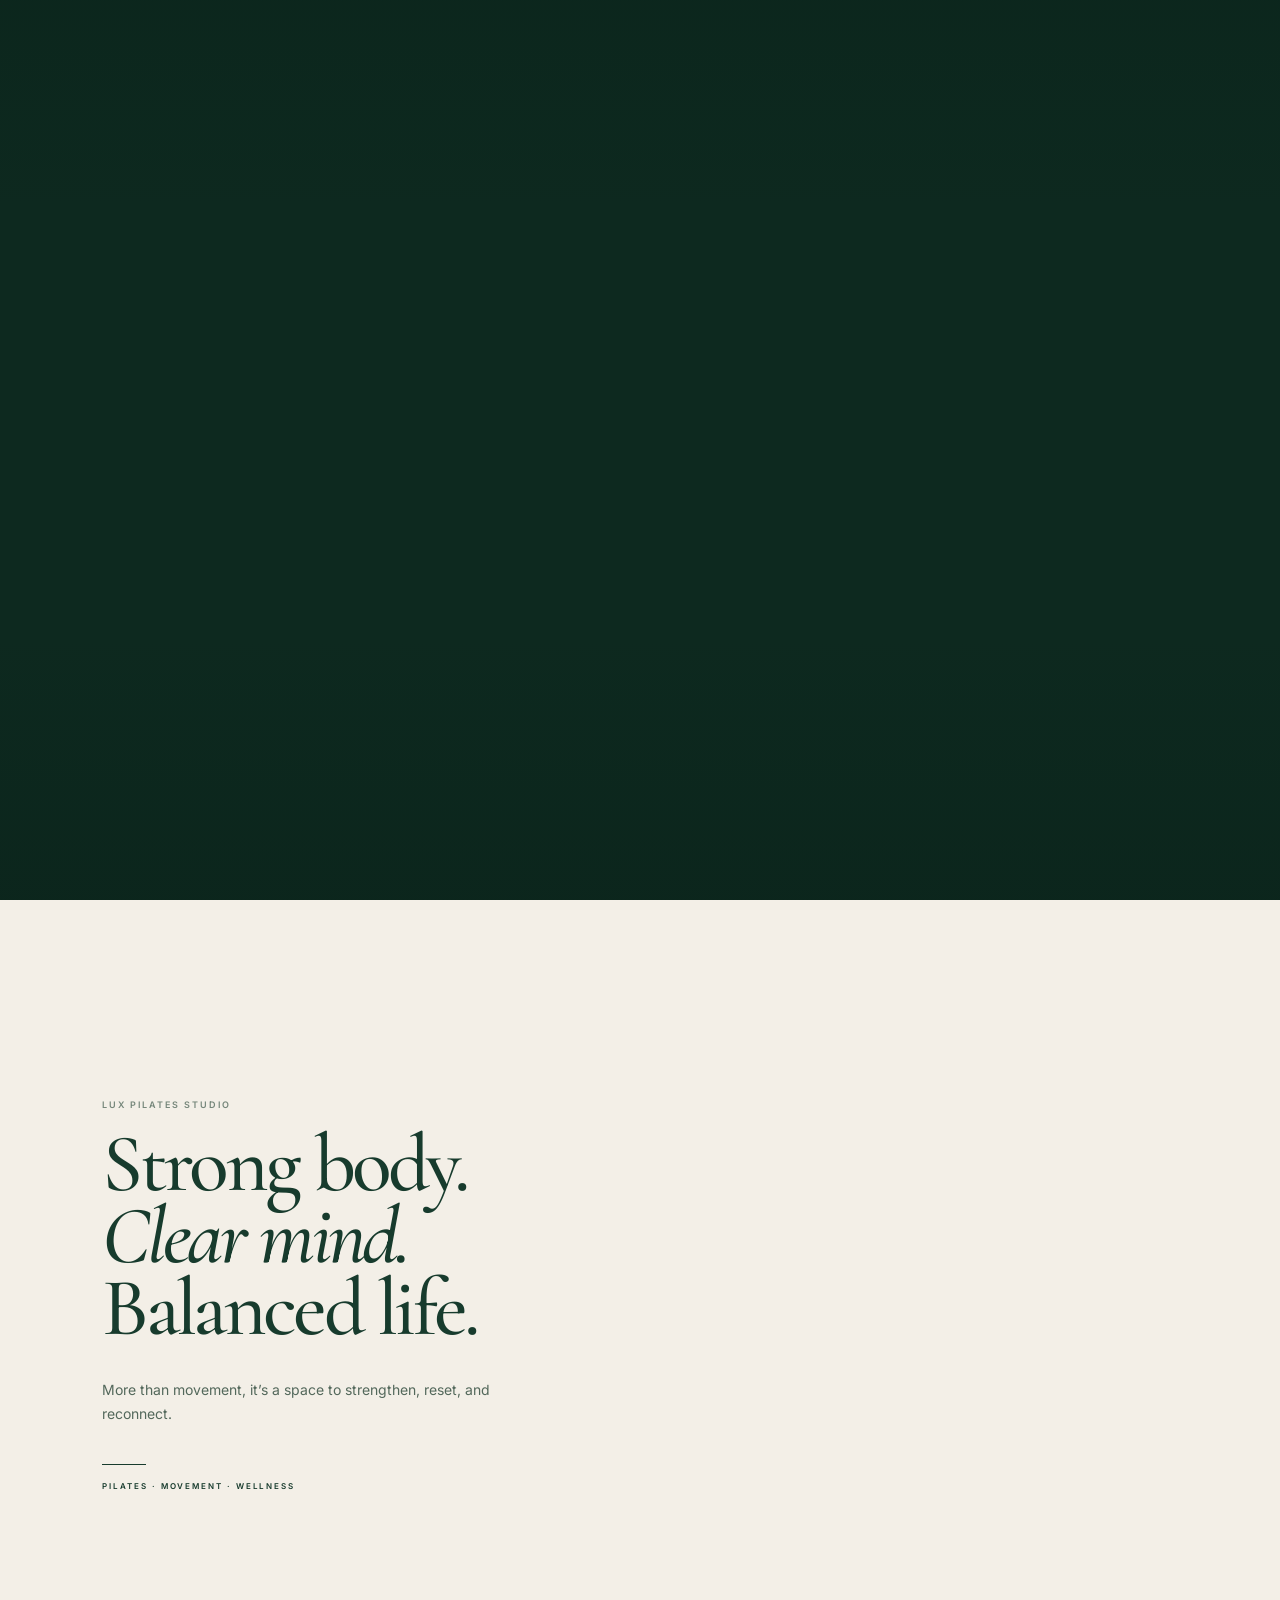
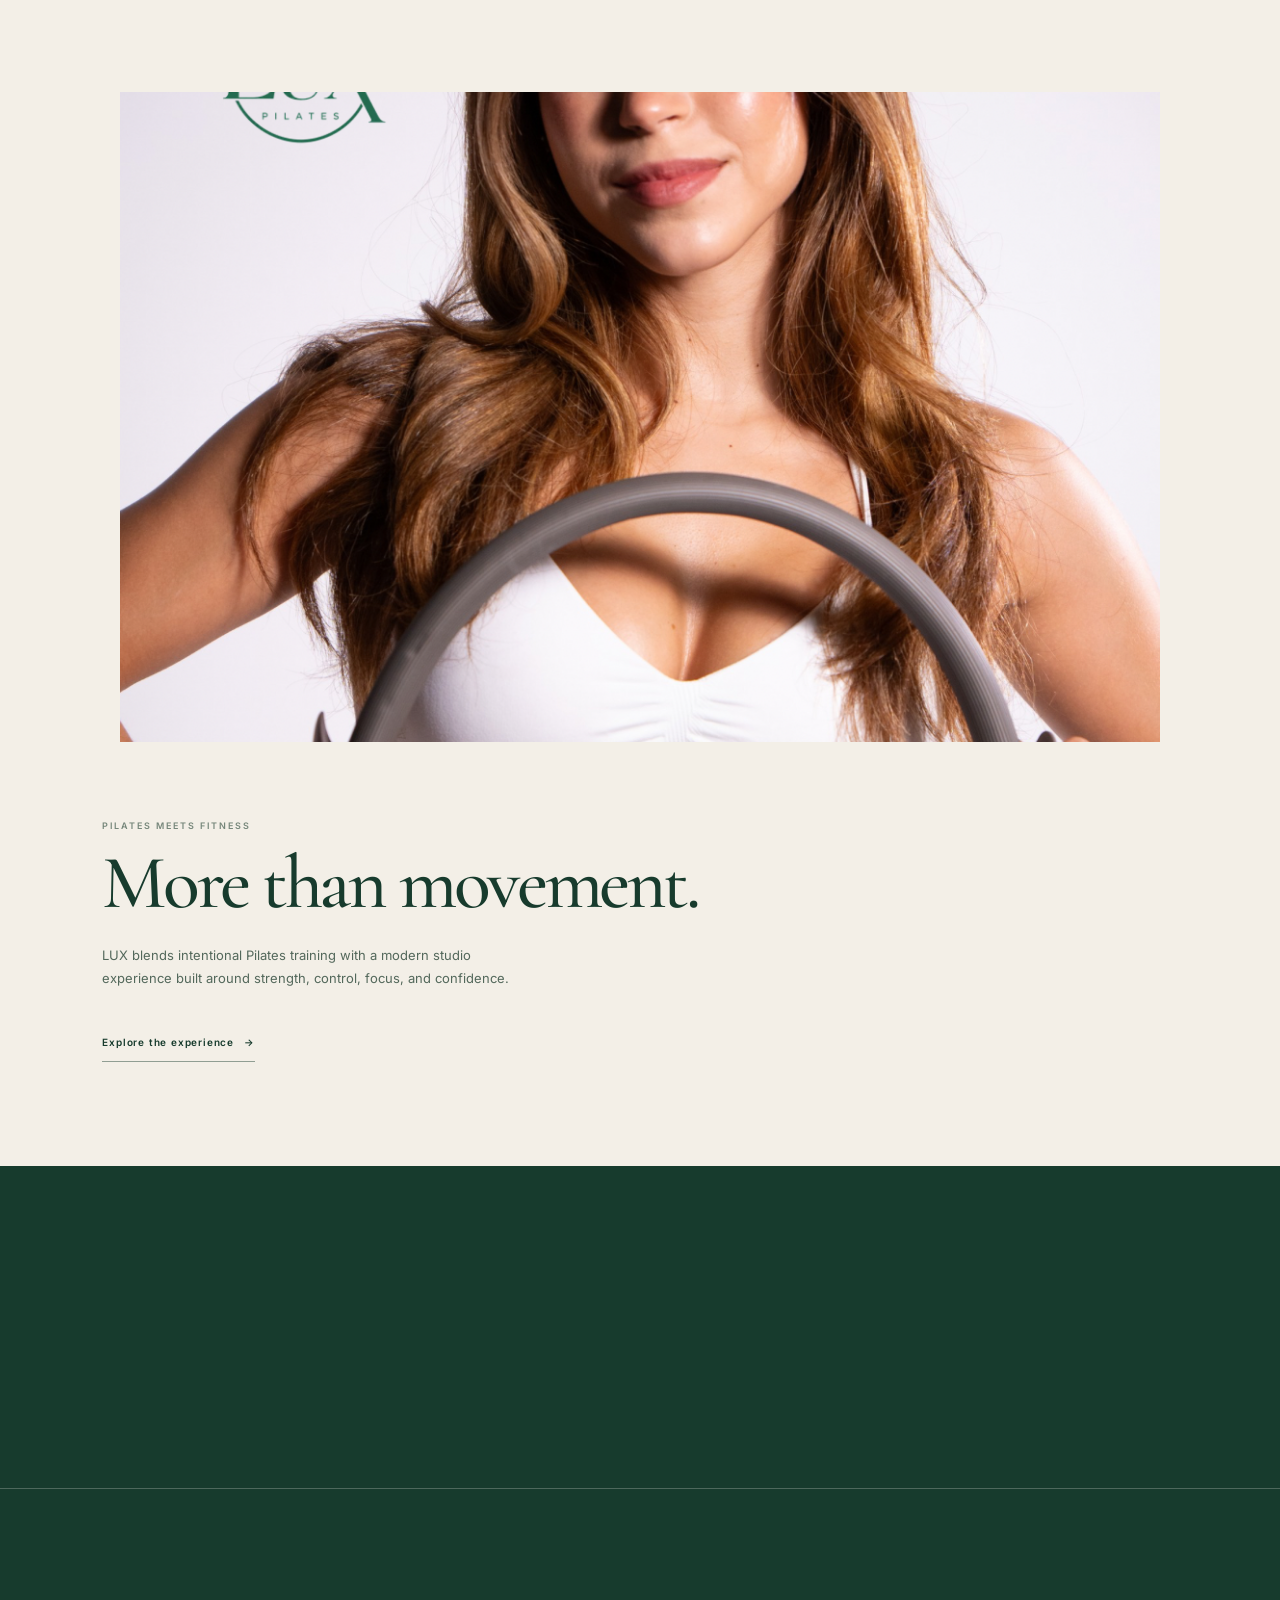
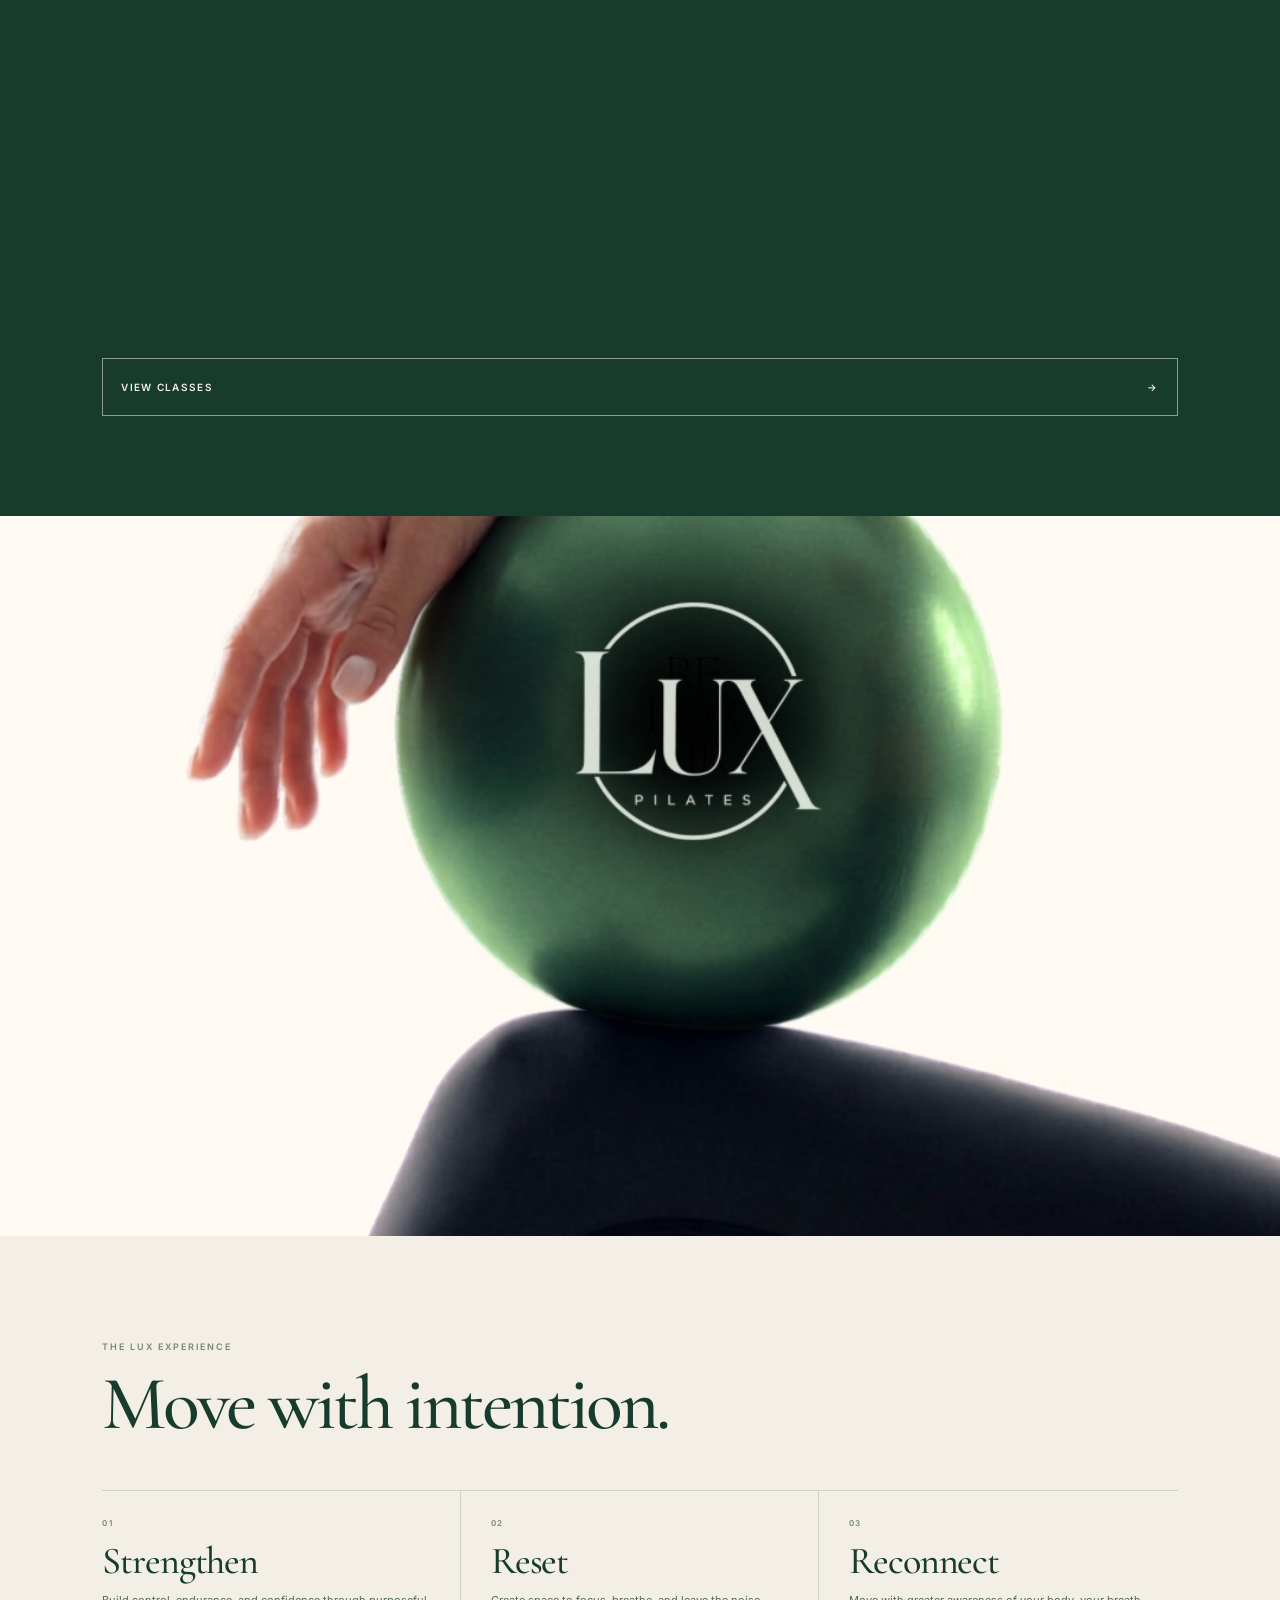
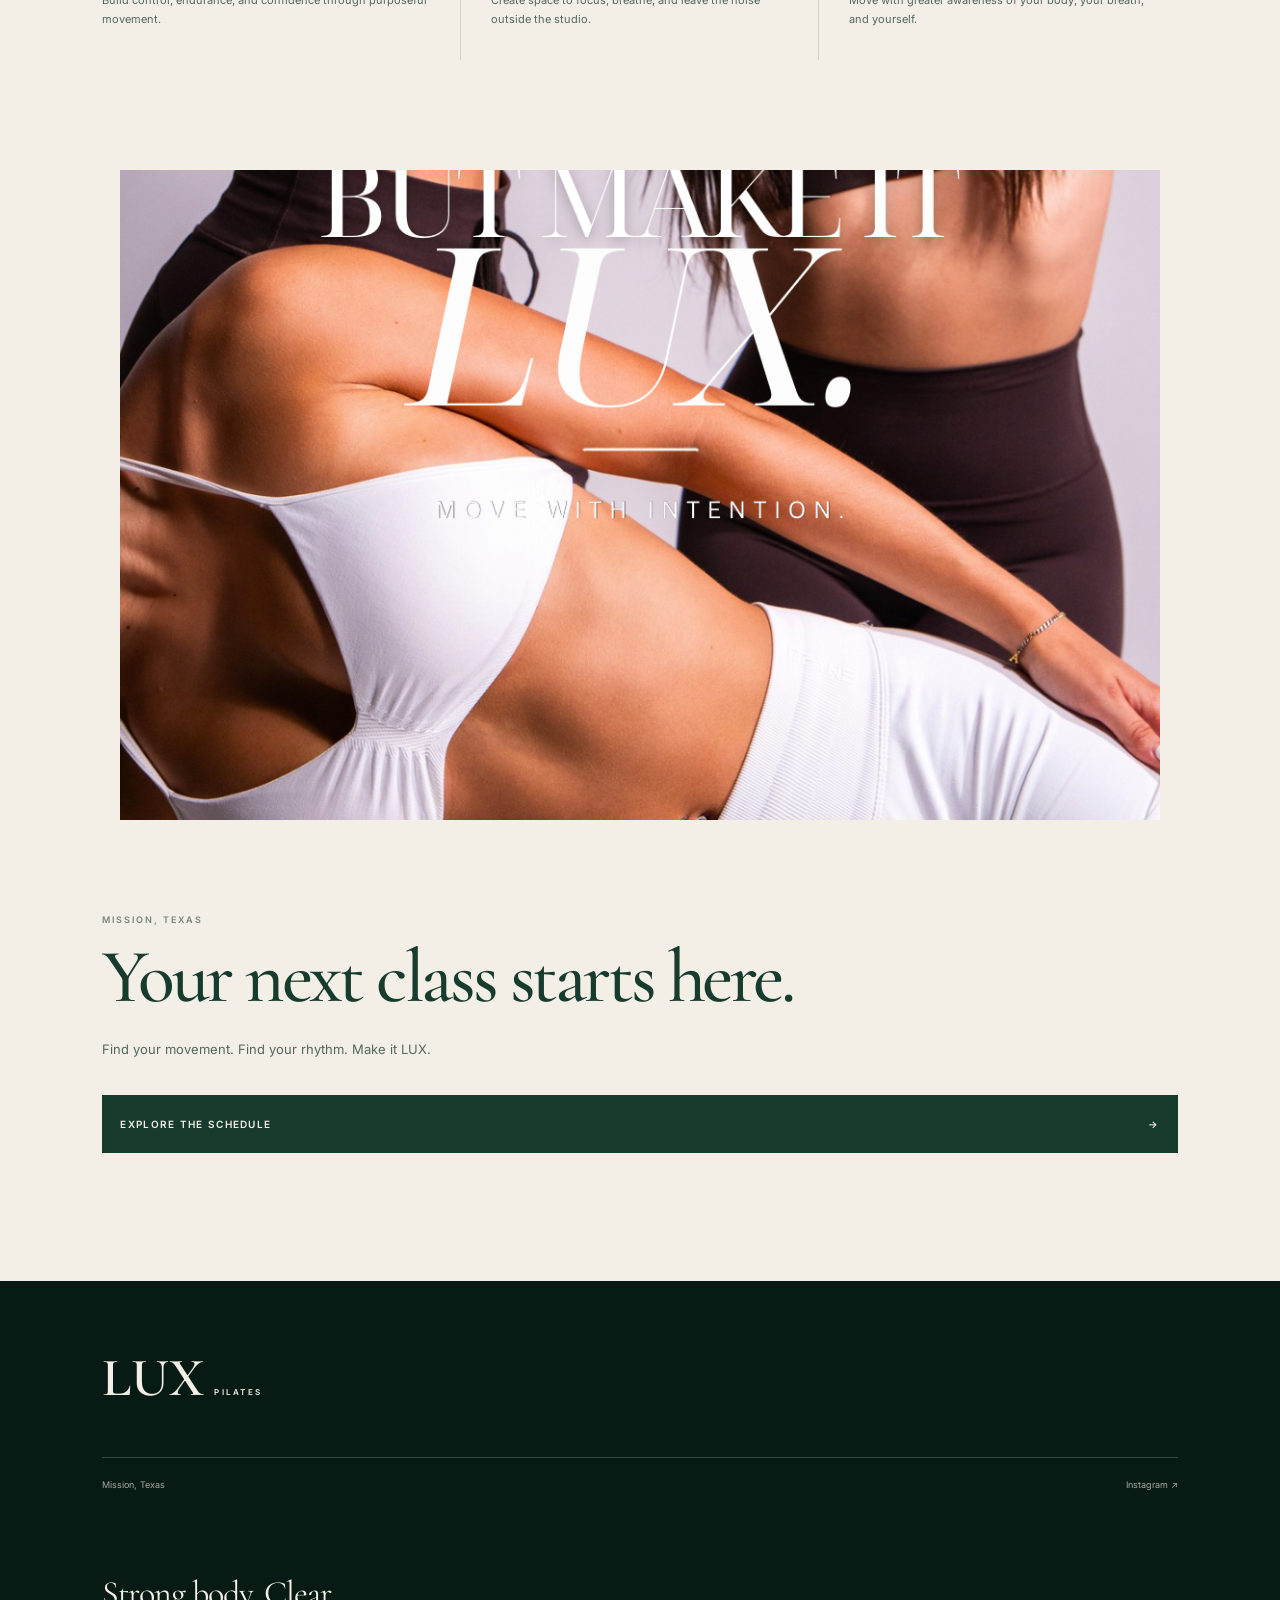
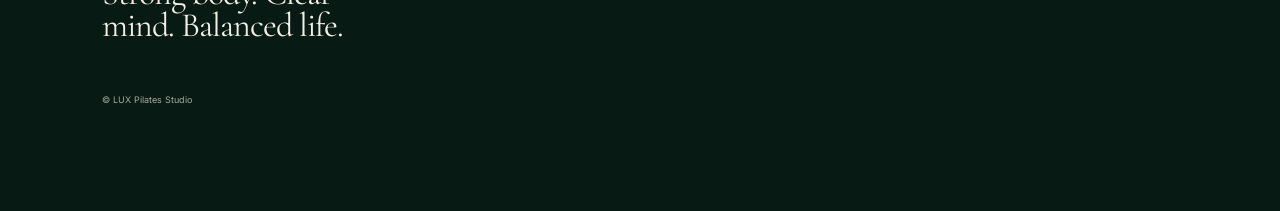
==== index.html @ 55b07ddb "Expand mobile navigation" ====
<!doctype html>
<html lang="en">
<head>
  <meta charset="utf-8" />
  <meta name="viewport" content="width=device-width, initial-scale=1, viewport-fit=cover" />
  <meta name="theme-color" content="#173b2d" />
  <meta name="description" content="LUX Pilates Studio in Mission, Texas. Strong body. Clear mind. Balanced life." />
  <title>LUX Pilates Studio — Mission, TX</title>
  <link rel="icon" href="data:image/svg+xml,%3Csvg xmlns='http://www.w3.org/2000/svg' viewBox='0 0 64 64'%3E%3Crect width='64' height='64' fill='%23173b2d'/%3E%3Ctext x='32' y='45' text-anchor='middle' font-family='serif' font-size='44' fill='%23f3efe7'%3EL%3C/text%3E%3C/svg%3E" />

  <link rel="preconnect" href="https://fonts.googleapis.com">
  <link rel="preconnect" href="https://fonts.gstatic.com" crossorigin>
  <link href="https://fonts.googleapis.com/css2?family=Cormorant+Garamond:ital,wght@0,500;0,600;1,500&family=Inter:wght@400;500;600&display=swap" rel="stylesheet">
  <link rel="stylesheet" href="styles.css" />
</head>

<body class="home-page">
  <main>
    <section class="hero" aria-label="LUX Pilates introduction">
      <video
        id="heroVideo"
        class="hero__video"
        autoplay
        muted
        playsinline
        loop
        preload="metadata"
      >
        <source src="lux-hero.mp4" type="video/mp4" />
      </video>
      <div class="hero__veil" aria-hidden="true"></div>

      <header id="siteHeader" class="site-header js-reveal" aria-label="Primary navigation">
        <a class="wordmark" href="index.html" aria-label="LUX Pilates home">
          <span class="wordmark__lux">LUX</span>
          <span class="wordmark__studio">PILATES</span>
        </a>

        <button class="menu-toggle" type="button" aria-label="Open menu" aria-controls="mobileMenu" aria-expanded="false">
          <span></span><span></span><span></span>
        </button>
      </header>

      <div class="hero__caption js-reveal" aria-hidden="true">
        <span>Move with intention.</span>
      </div>

      <a id="bookingCta" class="booking-cta js-reveal" href="booking.html">
        <span>BOOK A CLASS</span>
        <span aria-hidden="true">→</span>
      </a>
    </section>

    <section class="brand-manifesto section-pad reveal-on-scroll" id="about">
      <p class="eyebrow">LUX PILATES STUDIO</p>
      <h1>
        Strong body.<br>
        <em>Clear mind.</em><br>
        Balanced life.
      </h1>
      <p class="lead-copy">
        More than movement, it’s a space to strengthen, reset, and reconnect.
      </p>
      <div class="micro-rule" aria-hidden="true"></div>
      <p class="micro-copy">PILATES · MOVEMENT · WELLNESS</p>
    </section>

    <section class="editorial-image editorial-image--portrait reveal-on-scroll" aria-label="LUX Pilates portrait"></section>

    <section class="intro-copy section-pad reveal-on-scroll" id="first-visit">
      <p class="eyebrow">PILATES MEETS FITNESS</p>
      <h2>More than movement.</h2>
      <p>
        LUX blends intentional Pilates training with a modern studio experience built around strength, control, focus, and confidence.
      </p>
      <a class="text-link" href="#classes">Explore the experience <span>→</span></a>
    </section>

    <section class="class-section" id="classes">
      <div class="class-section__header section-pad reveal-on-scroll">
        <p class="eyebrow">THE LUX METHOD</p>
        <h2>Find your rhythm.</h2>
        <p>
          Choose the format that matches your energy, your goals, and the way you want to move.
        </p>
      </div>

      <div class="class-list">
        <article class="class-row reveal-on-scroll">
          <div>
            <span class="class-row__index">01</span>
            <h3>Reformer</h3>
          </div>
          <p>Controlled, full-body movement designed to build strength and precision.</p>
          <span class="class-row__arrow" aria-hidden="true">↗</span>
        </article>

        <article class="class-row reveal-on-scroll">
          <div>
            <span class="class-row__index">02</span>
            <h3>Sculpt</h3>
          </div>
          <p>Focused strength work that challenges endurance while keeping movement intentional.</p>
          <span class="class-row__arrow" aria-hidden="true">↗</span>
        </article>

        <article class="class-row reveal-on-scroll">
          <div>
            <span class="class-row__index">03</span>
            <h3>Private</h3>
          </div>
          <p>A more personal session shaped around your body, pace, and goals.</p>
          <span class="class-row__arrow" aria-hidden="true">↗</span>
        </article>
      </div>

      <div class="class-section__cta reveal-on-scroll">
        <a class="outline-button" href="booking.html">VIEW CLASSES <span>→</span></a>
      </div>
    </section>

    <section class="editorial-image editorial-image--ball reveal-on-scroll" aria-label="LUX Pilates green ball image"></section>

    <section class="lux-values section-pad">
      <p class="eyebrow reveal-on-scroll">THE LUX EXPERIENCE</p>
      <h2 class="reveal-on-scroll">Move with intention.</h2>

      <div class="value-grid">
        <article class="value-card reveal-on-scroll">
          <span>01</span>
          <h3>Strengthen</h3>
          <p>Build control, endurance, and confidence through purposeful movement.</p>
        </article>

        <article class="value-card reveal-on-scroll">
          <span>02</span>
          <h3>Reset</h3>
          <p>Create space to focus, breathe, and leave the noise outside the studio.</p>
        </article>

        <article class="value-card reveal-on-scroll">
          <span>03</span>
          <h3>Reconnect</h3>
          <p>Move with greater awareness of your body, your breath, and yourself.</p>
        </article>
      </div>
    </section>

    <section class="editorial-image editorial-image--lux reveal-on-scroll" aria-label="Pilates but make it LUX"></section>

    <section class="closing-cta section-pad reveal-on-scroll">
      <p class="eyebrow">MISSION, TEXAS</p>
      <h2>Your next class starts here.</h2>
      <p>Find your movement. Find your rhythm. Make it LUX.</p>
      <a class="primary-button" href="booking.html">
        <span>EXPLORE THE SCHEDULE</span>
        <span aria-hidden="true">→</span>
      </a>
    </section>

    <footer class="site-footer">
      <div class="site-footer__brand">
        <div class="footer-mark">LUX</div>
        <span>PILATES</span>
      </div>

      <div class="site-footer__meta">
        <p>Mission, Texas</p>
        <a href="https://www.instagram.com/lux.pilatestudio/" target="_blank" rel="noreferrer">Instagram ↗</a>
      </div>

      <p class="site-footer__tagline">Strong body. Clear mind. Balanced life.</p>
      <p class="site-footer__copy">© LUX Pilates Studio</p>
    </footer>
  </main>

  <aside id="mobileMenu" class="mobile-menu" aria-hidden="true" inert>
    <div class="mobile-menu__top">
      <div class="wordmark wordmark--dark" aria-hidden="true">
        <span class="wordmark__lux">LUX</span>
        <span class="wordmark__studio">PILATES</span>
      </div>
      <button class="menu-close" type="button" aria-label="Close menu">×</button>
    </div>

    <nav class="mobile-menu__links" aria-label="Mobile">
      <a href="#about">The Studio</a>
      <a href="#classes">Classes</a>
      <a href="#first-visit">First Visit</a>
      <a href="booking.html">Book</a>
    </nav>

    <div class="mobile-menu__footer">
      <p>Mission, Texas</p>
      <a href="https://www.instagram.com/lux.pilatestudio/" target="_blank" rel="noreferrer">Instagram ↗</a>
    </div>
  </aside>

  <script src="script.js"></script>
</body>
</html>
---- styles.css ----
:root {
  --cream: #f3efe7;
  --cream-2: #e7dfd2;
  --paper: #faf7f1;
  --forest: #173b2d;
  --forest-deep: #0d291f;
  --forest-black: #071b14;
  --sage: #75867a;
  --sand: #cec2ad;
  --white: #fffdf8;
  --line: rgba(23, 59, 45, 0.16);
  --line-light: rgba(243, 239, 231, 0.25);
  --sans: "Inter", Arial, sans-serif;
  --serif: "Cormorant Garamond", Georgia, serif;
  --safe-bottom: max(14px, env(safe-area-inset-bottom));
}

* {
  box-sizing: border-box;
}

html {
  scroll-behavior: smooth;
  background: var(--cream);
}

body {
  margin: 0;
  color: var(--forest);
  background: var(--cream);
  font-family: var(--sans);
  -webkit-font-smoothing: antialiased;
  text-rendering: optimizeLegibility;
}

body.menu-open,
body.booking-open {
  overflow: hidden;
  overscroll-behavior: none;
}

a {
  color: inherit;
  text-decoration: none;
}

button {
  color: inherit;
  font: inherit;
}

a:focus-visible,
button:focus-visible {
  outline: 2px solid currentColor;
  outline-offset: 4px;
}

img,
video {
  display: block;
}

::selection {
  color: var(--cream);
  background: var(--forest);
}

.hero {
  position: relative;
  min-height: 640px;
  height: 100svh;
  overflow: hidden;
  background: var(--forest-deep);
}

.hero__video {
  position: absolute;
  inset: 0;
  width: 100%;
  height: 100%;
  object-fit: cover;
  object-position: center center;
  background: var(--forest-deep);
}

.hero__veil {
  position: absolute;
  inset: 0;
  pointer-events: none;
  background:
    linear-gradient(to bottom, rgba(7, 27, 20, 0.18), transparent 24%),
    linear-gradient(to top, rgba(7, 27, 20, 0.24), transparent 30%);
}

.site-header,
.booking-header {
  display: flex;
  align-items: center;
  justify-content: space-between;
}

.site-header {
  position: fixed;
  z-index: 30;
  top: 0;
  left: 0;
  right: 0;
  min-height: 74px;
  padding: max(14px, env(safe-area-inset-top)) 18px 10px;
  color: var(--white);
  transition:
    opacity 700ms cubic-bezier(.22,.61,.36,1),
    transform 700ms cubic-bezier(.22,.61,.36,1),
    background 280ms ease,
    color 280ms ease,
    border-color 280ms ease,
    backdrop-filter 280ms ease;
}

.site-header.is-scrolled {
  color: var(--forest);
  background: rgba(243, 239, 231, 0.9);
  -webkit-backdrop-filter: blur(16px);
  backdrop-filter: blur(16px);
  border-bottom: 1px solid rgba(23, 59, 45, 0.08);
}

.wordmark {
  display: inline-flex;
  align-items: baseline;
  gap: 7px;
  letter-spacing: -0.03em;
}

.wordmark__lux {
  font-family: var(--serif);
  font-size: 29px;
  font-weight: 600;
  line-height: 1;
  letter-spacing: 0.02em;
}

.wordmark__studio {
  font-size: 7px;
  font-weight: 600;
  letter-spacing: 0.28em;
}

.wordmark--dark {
  color: var(--forest);
}

.menu-toggle,
.menu-close {
  border: 0;
  background: transparent;
  cursor: pointer;
}

.menu-toggle {
  display: grid;
  width: 44px;
  height: 44px;
  place-content: center;
  gap: 5px;
  padding: 0;
}

.menu-toggle span {
  display: block;
  width: 25px;
  height: 1px;
  background: currentColor;
}

.hero__caption {
  position: absolute;
  z-index: 5;
  left: 22px;
  bottom: calc(102px + var(--safe-bottom));
  color: var(--white);
  font-family: var(--serif);
  font-size: clamp(34px, 10vw, 48px);
  font-style: italic;
  line-height: 0.94;
  text-shadow: 0 2px 20px rgba(0, 0, 0, 0.18);
  transition:
    opacity 800ms cubic-bezier(.22,.61,.36,1),
    transform 800ms cubic-bezier(.22,.61,.36,1);
}

.booking-cta {
  position: fixed;
  z-index: 35;
  left: 14px;
  right: 14px;
  bottom: var(--safe-bottom);
  min-height: 60px;
  display: flex;
  align-items: center;
  justify-content: space-between;
  padding: 0 21px;
  color: var(--cream);
  background: var(--forest);
  border: 1px solid rgba(255,255,255,.06);
  box-shadow: 0 14px 34px rgba(7, 27, 20, 0.2);
  font-size: 11px;
  font-weight: 600;
  letter-spacing: 0.16em;
  transition:
    opacity 750ms cubic-bezier(.22,.61,.36,1),
    transform 750ms cubic-bezier(.22,.61,.36,1),
    background 180ms ease;
}

.booking-cta:active {
  background: var(--forest-deep);
}

.home-page .js-reveal {
  opacity: 0;
  pointer-events: none;
}

.home-page .site-header.js-reveal {
  transform: translateY(-16px);
}

.home-page .hero__caption.js-reveal {
  transform: translateY(14px);
}

.home-page .booking-cta.js-reveal {
  transform: translateY(calc(100% + 32px));
}

.home-page.ui-visible .js-reveal {
  opacity: 1;
  transform: translateY(0);
  pointer-events: auto;
}

.section-pad {
  padding-left: 23px;
  padding-right: 23px;
}

#about,
#classes,
#first-visit {
  scroll-margin-top: 82px;
}

.eyebrow {
  margin: 0 0 18px;
  color: var(--sage);
  font-size: 9px;
  font-weight: 600;
  letter-spacing: 0.22em;
}

.brand-manifesto {
  min-height: 88svh;
  display: flex;
  flex-direction: column;
  justify-content: center;
  padding-top: 110px;
  padding-bottom: 112px;
}

.brand-manifesto h1,
.intro-copy h2,
.class-section__header h2,
.lux-values h2,
.closing-cta h2,
.booking-intro h1 {
  margin: 0;
  font-family: var(--serif);
  font-weight: 500;
  letter-spacing: -0.045em;
}

.brand-manifesto h1 {
  font-size: clamp(52px, 15vw, 82px);
  line-height: 0.88;
}

.brand-manifesto h1 em {
  font-weight: 500;
}

.lead-copy {
  max-width: 390px;
  margin: 34px 0 0;
  color: #53685b;
  font-size: 14px;
  line-height: 1.72;
}

.micro-rule {
  width: 44px;
  height: 1px;
  margin-top: 38px;
  background: var(--forest);
}

.micro-copy {
  margin: 16px 0 0;
  color: var(--forest);
  font-size: 8px;
  font-weight: 600;
  letter-spacing: 0.24em;
}

.editorial-image {
  width: calc(100% - 28px);
  margin: 0 14px;
  background-color: var(--cream-2);
  background-repeat: no-repeat;
  background-size: cover;
  overflow: hidden;
}

.editorial-image--portrait {
  aspect-ratio: 4 / 5;
  background-image: url("assets/lux-portrait.png");
  background-position: center 35%;
}

.editorial-image--ball {
  width: 100%;
  margin: 0;
  aspect-ratio: 4 / 5;
  background-color: var(--paper);
  background-image: url("assets/lux-ball.png");
  background-position: center center;
}

.editorial-image--lux {
  aspect-ratio: 4 / 5;
  background-image: url("assets/lux-editorial.png");
  background-position: center center;
}

.intro-copy {
  padding-top: 78px;
  padding-bottom: 104px;
}

.intro-copy h2,
.class-section__header h2,
.lux-values h2,
.closing-cta h2 {
  font-size: clamp(48px, 14vw, 76px);
  line-height: 0.9;
}

.intro-copy > p:not(.eyebrow),
.class-section__header > p:not(.eyebrow),
.closing-cta > p:not(.eyebrow) {
  max-width: 430px;
  margin: 27px 0 0;
  color: #53685b;
  font-size: 13px;
  line-height: 1.75;
}

.text-link {
  display: inline-flex;
  gap: 10px;
  width: fit-content;
  margin-top: 28px;
  min-height: 44px;
  align-items: center;
  padding: 10px 0 5px;
  border-bottom: 1px solid rgba(23, 59, 45, 0.45);
  font-size: 10px;
  font-weight: 600;
  letter-spacing: 0.08em;
}

.class-section {
  padding-top: 96px;
  padding-bottom: 100px;
  color: var(--cream);
  background: var(--forest);
}

.class-section .eyebrow {
  color: #b9c3bb;
}

.class-section__header {
  padding-bottom: 56px;
}

.class-section__header > p:not(.eyebrow) {
  color: rgba(243, 239, 231, 0.7);
}

.class-list {
  border-top: 1px solid var(--line-light);
}

.class-row {
  position: relative;
  display: grid;
  grid-template-columns: 1fr 34px;
  gap: 14px;
  min-height: 182px;
  padding: 30px 23px;
  border-bottom: 1px solid var(--line-light);
}

.class-row > div:first-child {
  grid-column: 1;
}

.class-row__index {
  display: block;
  margin-bottom: 8px;
  color: rgba(243, 239, 231, 0.52);
  font-size: 8px;
  font-weight: 600;
  letter-spacing: 0.15em;
}

.class-row h3 {
  margin: 0;
  font-family: var(--serif);
  font-size: 39px;
  font-weight: 500;
  line-height: 1;
  letter-spacing: -0.035em;
}

.class-row p {
  grid-column: 1;
  max-width: 310px;
  margin: 8px 0 0;
  color: rgba(243, 239, 231, 0.66);
  font-size: 11px;
  line-height: 1.65;
}

.class-row__arrow {
  grid-column: 2;
  grid-row: 1 / span 2;
  align-self: center;
  justify-self: end;
  font-size: 19px;
}

.class-section__cta {
  padding: 34px 23px 0;
}

.outline-button,
.primary-button {
  min-height: 58px;
  display: flex;
  align-items: center;
  justify-content: space-between;
  padding: 0 18px;
  font-size: 10px;
  font-weight: 600;
  letter-spacing: 0.13em;
}

.outline-button {
  color: var(--cream);
  border: 1px solid rgba(243, 239, 231, 0.55);
}

.primary-button {
  margin-top: 34px;
  color: var(--cream);
  background: var(--forest);
}

.lux-values {
  padding-top: 105px;
  padding-bottom: 110px;
}

.value-grid {
  margin-top: 52px;
  border-top: 1px solid var(--line);
}

.value-card {
  padding: 27px 0 31px;
  border-bottom: 1px solid var(--line);
}

.value-card > span {
  display: block;
  margin-bottom: 14px;
  color: var(--sage);
  font-size: 8px;
  font-weight: 600;
  letter-spacing: 0.15em;
}

.value-card h3 {
  margin: 0;
  font-family: var(--serif);
  font-size: 38px;
  font-weight: 500;
  line-height: 1;
  letter-spacing: -0.03em;
}

.value-card p {
  max-width: 330px;
  margin: 11px 0 0;
  color: #53685b;
  font-size: 11px;
  line-height: 1.7;
}

.closing-cta {
  padding-top: 94px;
  padding-bottom: 128px;
}

.site-footer {
  padding:
    70px
    23px
    calc(104px + env(safe-area-inset-bottom));
  color: var(--cream);
  background: var(--forest-black);
}

.site-footer__brand {
  display: flex;
  align-items: baseline;
  gap: 10px;
}

.footer-mark {
  font-family: var(--serif);
  font-size: 54px;
  font-weight: 600;
  line-height: 1;
}

.site-footer__brand > span {
  font-size: 8px;
  font-weight: 600;
  letter-spacing: 0.28em;
}

.site-footer__meta {
  display: flex;
  justify-content: space-between;
  gap: 20px;
  margin-top: 52px;
  padding-top: 20px;
  border-top: 1px solid rgba(243, 239, 231, 0.2);
}

.site-footer__meta p,
.site-footer__meta a,
.site-footer__copy {
  margin: 0;
  color: rgba(243, 239, 231, 0.67);
  font-size: 9px;
  line-height: 1.6;
}

.site-footer__meta a {
  min-height: 44px;
  display: inline-flex;
  align-items: flex-start;
}

.site-footer__tagline {
  max-width: 270px;
  margin: 56px 0 50px;
  font-family: var(--serif);
  font-size: 34px;
  line-height: 0.96;
  letter-spacing: -0.03em;
}

.mobile-menu {
  position: fixed;
  z-index: 60;
  inset: 0;
  display: flex;
  flex-direction: column;
  padding:
    max(18px, env(safe-area-inset-top))
    22px
    calc(28px + env(safe-area-inset-bottom));
  background: var(--cream);
  transform: translateX(100%);
  transition: transform 520ms cubic-bezier(.77,0,.18,1);
}

.mobile-menu.is-open {
  transform: translateX(0);
}

.mobile-menu__top {
  display: flex;
  align-items: center;
  justify-content: space-between;
}

.menu-close {
  width: 44px;
  height: 44px;
  color: var(--forest);
  font-family: var(--serif);
  font-size: 38px;
  font-weight: 300;
  line-height: 1;
}

.mobile-menu__links {
  margin-top: auto;
  margin-bottom: auto;
  display: flex;
  flex-direction: column;
}

.mobile-menu__links a {
  padding: 5px 0;
  font-family: var(--serif);
  font-size: clamp(43px, 12vw, 66px);
  line-height: 0.92;
  letter-spacing: -0.045em;
}

.mobile-menu__footer {
  display: flex;
  justify-content: space-between;
  gap: 20px;
  padding-top: 16px;
  border-top: 1px solid var(--line);
}

.mobile-menu__footer p,
.mobile-menu__footer a {
  margin: 0;
  color: var(--sage);
  font-size: 9px;
}

/* Scroll reveal */
.reveal-on-scroll {
  opacity: 0;
  transform: translateY(20px);
  transition:
    opacity 750ms cubic-bezier(.22,.61,.36,1),
    transform 750ms cubic-bezier(.22,.61,.36,1);
}

.reveal-on-scroll.is-visible {
  opacity: 1;
  transform: translateY(0);
}

/* Booking */
.booking-page {
  min-height: 100svh;
  color: var(--forest);
  background: var(--cream);
}

.booking-header {
  position: sticky;
  z-index: 30;
  top: 0;
  min-height: 72px;
  padding: max(14px, env(safe-area-inset-top)) 18px 10px;
  background: rgba(243, 239, 231, 0.92);
  -webkit-backdrop-filter: blur(16px);
  backdrop-filter: blur(16px);
  border-bottom: 1px solid rgba(23, 59, 45, 0.08);
}

.booking-main {
  padding: 0 18px calc(54px + env(safe-area-inset-bottom));
}

.booking-intro {
  padding: 56px 4px 36px;
}

.booking-intro .eyebrow {
  margin-bottom: 12px;
}

.booking-intro h1 {
  font-size: clamp(58px, 17vw, 88px);
  line-height: 0.9;
}

.booking-intro > p:last-child {
  max-width: 320px;
  margin: 24px 0 0;
  color: #53685b;
  font-size: 13px;
  line-height: 1.65;
}

.date-strip {
  display: grid;
  grid-template-columns: repeat(5, minmax(60px, 1fr));
  gap: 7px;
  overflow-x: auto;
  overscroll-behavior-inline: contain;
  scroll-snap-type: inline proximity;
  scroll-padding-inline: 2px;
  -webkit-overflow-scrolling: touch;
  padding: 2px 0 32px;
  scrollbar-width: none;
}

.date-strip::-webkit-scrollbar {
  display: none;
}

.date-chip {
  min-width: 60px;
  padding: 14px 8px 13px;
  border: 1px solid var(--line);
  background: transparent;
  color: var(--forest);
  cursor: pointer;
  scroll-snap-align: start;
}

.date-chip span,
.date-chip strong {
  display: block;
}

.date-chip span {
  margin-bottom: 10px;
  font-size: 8px;
  font-weight: 600;
  letter-spacing: 0.14em;
}

.date-chip strong {
  font-family: var(--serif);
  font-size: 30px;
  font-weight: 500;
  line-height: 1;
}

.date-chip.is-active {
  color: var(--cream);
  background: var(--forest);
  border-color: var(--forest);
}

.schedule-heading {
  display: flex;
  justify-content: space-between;
  padding: 0 2px 12px;
  color: var(--sage);
  font-size: 8px;
  font-weight: 600;
  letter-spacing: 0.14em;
}

.class-card {
  display: grid;
  grid-template-columns: 62px 1fr 42px;
  align-items: center;
  gap: 14px;
  min-height: 132px;
  border-top: 1px solid var(--line);
}

.class-card:last-child {
  border-bottom: 1px solid var(--line);
}

.class-card__time strong,
.class-card__time span {
  display: block;
}

.class-card__time strong {
  font-family: var(--serif);
  font-size: 28px;
  font-weight: 500;
  letter-spacing: -0.03em;
}

.class-card__time span {
  margin-top: -3px;
  color: var(--sage);
  font-size: 8px;
  font-weight: 600;
  letter-spacing: 0.12em;
}

.class-card__type {
  margin: 0 0 6px;
  color: var(--sage);
  font-size: 8px;
  font-weight: 600;
  letter-spacing: 0.16em;
}

.class-card__body h2 {
  margin: 0;
  font-family: var(--serif);
  font-size: 27px;
  font-weight: 500;
  line-height: 1;
  letter-spacing: -0.02em;
}

.class-card__body > p:not(.class-card__type) {
  margin: 6px 0 0;
  color: var(--sage);
  font-size: 10px;
}

.class-card__body .availability {
  color: var(--forest) !important;
  font-weight: 500;
}

.class-card--waitlist {
  opacity: 0.68;
}

.class-card__action {
  width: 46px;
  height: 46px;
  border: 1px solid var(--forest);
  background: transparent;
  border-radius: 50%;
  cursor: pointer;
  transition: color 180ms ease, background 180ms ease, transform 180ms ease;
}

.class-card__action:active {
  color: var(--cream);
  background: var(--forest);
  transform: scale(0.96);
}

.booking-disclaimer {
  margin: 28px 2px 0;
  color: var(--sage);
  font-size: 9px;
  line-height: 1.6;
}

/* Demo booking bottom sheet */
.booking-sheet[hidden] {
  display: none;
}

.booking-sheet {
  position: fixed;
  z-index: 80;
  inset: 0;
  display: grid;
  align-items: end;
}

.booking-sheet__backdrop {
  position: absolute;
  inset: 0;
  width: 100%;
  height: 100%;
  padding: 0;
  border: 0;
  background: rgba(7, 27, 20, 0.58);
  opacity: 0;
  cursor: default;
  transition: opacity 320ms ease;
}

.booking-sheet__panel {
  position: relative;
  width: 100%;
  max-height: calc(100svh - 42px);
  overflow-y: auto;
  padding: 54px 24px calc(28px + env(safe-area-inset-bottom));
  color: var(--forest);
  background: var(--paper);
  border-radius: 2px 2px 0 0;
  box-shadow: 0 -24px 70px rgba(7, 27, 20, 0.2);
  transform: translateY(100%);
  transition: transform 360ms cubic-bezier(.22,.61,.36,1);
}

.booking-sheet.is-open .booking-sheet__backdrop {
  opacity: 1;
}

.booking-sheet.is-open .booking-sheet__panel {
  transform: translateY(0);
}

.booking-sheet__close {
  position: absolute;
  top: 12px;
  right: 16px;
  width: 44px;
  height: 44px;
  padding: 0;
  border: 0;
  background: transparent;
  font-family: var(--serif);
  font-size: 36px;
  font-weight: 300;
  line-height: 1;
  cursor: pointer;
}

.booking-sheet .eyebrow {
  margin-bottom: 14px;
}

.booking-sheet__date {
  margin: 0 0 8px;
  color: var(--sage);
  font-size: 10px;
  font-weight: 600;
  letter-spacing: 0.08em;
  text-transform: uppercase;
}

.booking-sheet h2 {
  margin: 0;
  font-family: var(--serif);
  font-size: clamp(48px, 14vw, 66px);
  font-weight: 500;
  line-height: 0.92;
  letter-spacing: -0.04em;
}

.booking-sheet__meta {
  margin: 24px 0 0;
  color: #53685b;
  font-size: 12px;
  line-height: 1.6;
}

.booking-sheet__availability {
  margin: 8px 0 0;
  font-size: 12px;
  font-weight: 600;
}

.booking-sheet__reserve,
.booking-sheet__done {
  width: 100%;
  min-height: 58px;
  margin-top: 30px;
  display: flex;
  align-items: center;
  justify-content: space-between;
  padding: 0 18px;
  border: 1px solid var(--forest);
  color: var(--cream);
  background: var(--forest);
  font-size: 10px;
  font-weight: 600;
  letter-spacing: 0.14em;
  cursor: pointer;
}

.booking-sheet__done {
  justify-content: center;
}

.booking-sheet__check {
  width: 48px;
  height: 48px;
  margin: 0 0 28px;
  display: grid;
  place-items: center;
  border: 1px solid var(--forest);
  border-radius: 50%;
  font-family: var(--serif);
  font-size: 25px;
}

.booking-sheet__confirmation > p:not(.eyebrow):not(.booking-sheet__check) {
  margin: 20px 0 0;
  color: #53685b;
  font-size: 12px;
  line-height: 1.65;
}

@media (max-width: 359px) {
  .booking-main {
    padding-left: 16px;
    padding-right: 16px;
  }

  .booking-intro {
    padding-top: 50px;
  }

  .booking-intro h1 {
    font-size: 55px;
  }

  .class-card {
    grid-template-columns: 61px minmax(0, 1fr) 46px;
    gap: 10px;
  }

  .class-card__body h2 {
    font-size: 25px;
  }
}

@media (min-width: 760px) {
  .site-header,
  .booking-header {
    padding-left: 34px;
    padding-right: 34px;
  }

  .booking-cta {
    left: auto;
    right: 28px;
    width: 320px;
  }

  .section-pad {
    padding-left: 8vw;
    padding-right: 8vw;
  }

  .editorial-image {
    width: min(84vw, 1040px);
    margin-left: auto;
    margin-right: auto;
    aspect-ratio: 16 / 10;
  }

  .editorial-image--ball {
    width: 100%;
    aspect-ratio: 16 / 9;
  }

  .class-row {
    grid-template-columns: minmax(240px, 1fr) minmax(300px, 1.2fr) 40px;
    align-items: center;
    min-height: 145px;
    padding-left: 8vw;
    padding-right: 8vw;
  }

  .class-row > div:first-child {
    grid-column: 1;
  }

  .class-row p {
    grid-column: 2;
    margin: 0;
  }

  .class-row__arrow {
    grid-column: 3;
    grid-row: 1;
  }

  .class-section__cta {
    padding-left: 8vw;
    padding-right: 8vw;
  }

  .value-grid {
    display: grid;
    grid-template-columns: repeat(3, 1fr);
  }

  .value-card {
    padding-right: 30px;
    border-bottom: 0;
    border-right: 1px solid var(--line);
  }

  .value-card + .value-card {
    padding-left: 30px;
  }

  .value-card:last-child {
    border-right: 0;
  }

  .site-footer {
    padding-left: 8vw;
    padding-right: 8vw;
  }

  .booking-main {
    max-width: 760px;
    margin: 0 auto;
  }

  .booking-sheet {
    place-items: center;
    padding: 32px;
  }

  .booking-sheet__panel {
    max-width: 520px;
    padding: 62px 48px 46px;
    border-radius: 2px;
    transform: translateY(24px);
    opacity: 0;
    transition: opacity 280ms ease, transform 280ms ease;
  }

  .booking-sheet.is-open .booking-sheet__panel {
    opacity: 1;
    transform: translateY(0);
  }
}

@media (prefers-reduced-motion: reduce) {
  *,
  *::before,
  *::after {
    scroll-behavior: auto !important;
    transition-duration: 0.01ms !important;
    animation-duration: 0.01ms !important;
  }

  .reveal-on-scroll {
    opacity: 1;
    transform: none;
  }

  .booking-sheet__backdrop,
  .booking-sheet__panel {
    transition-duration: 0.01ms !important;
  }
}
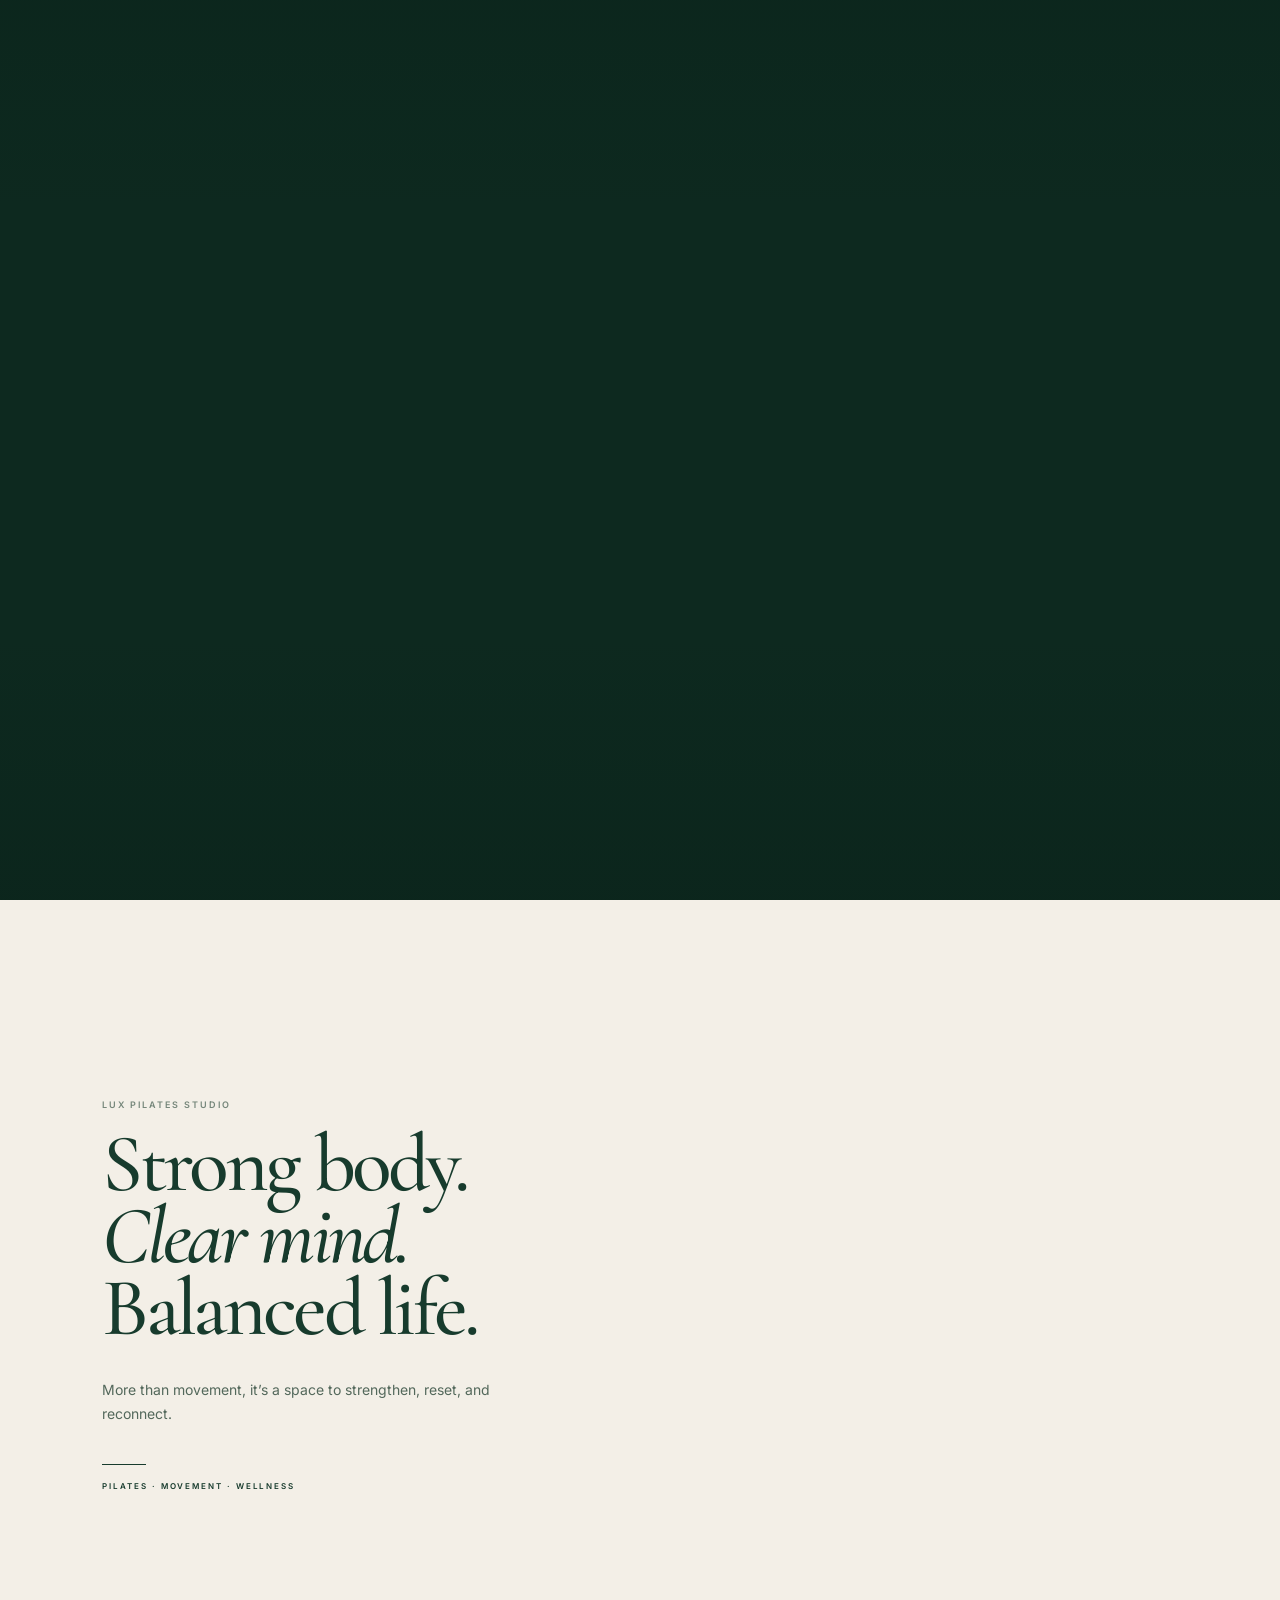
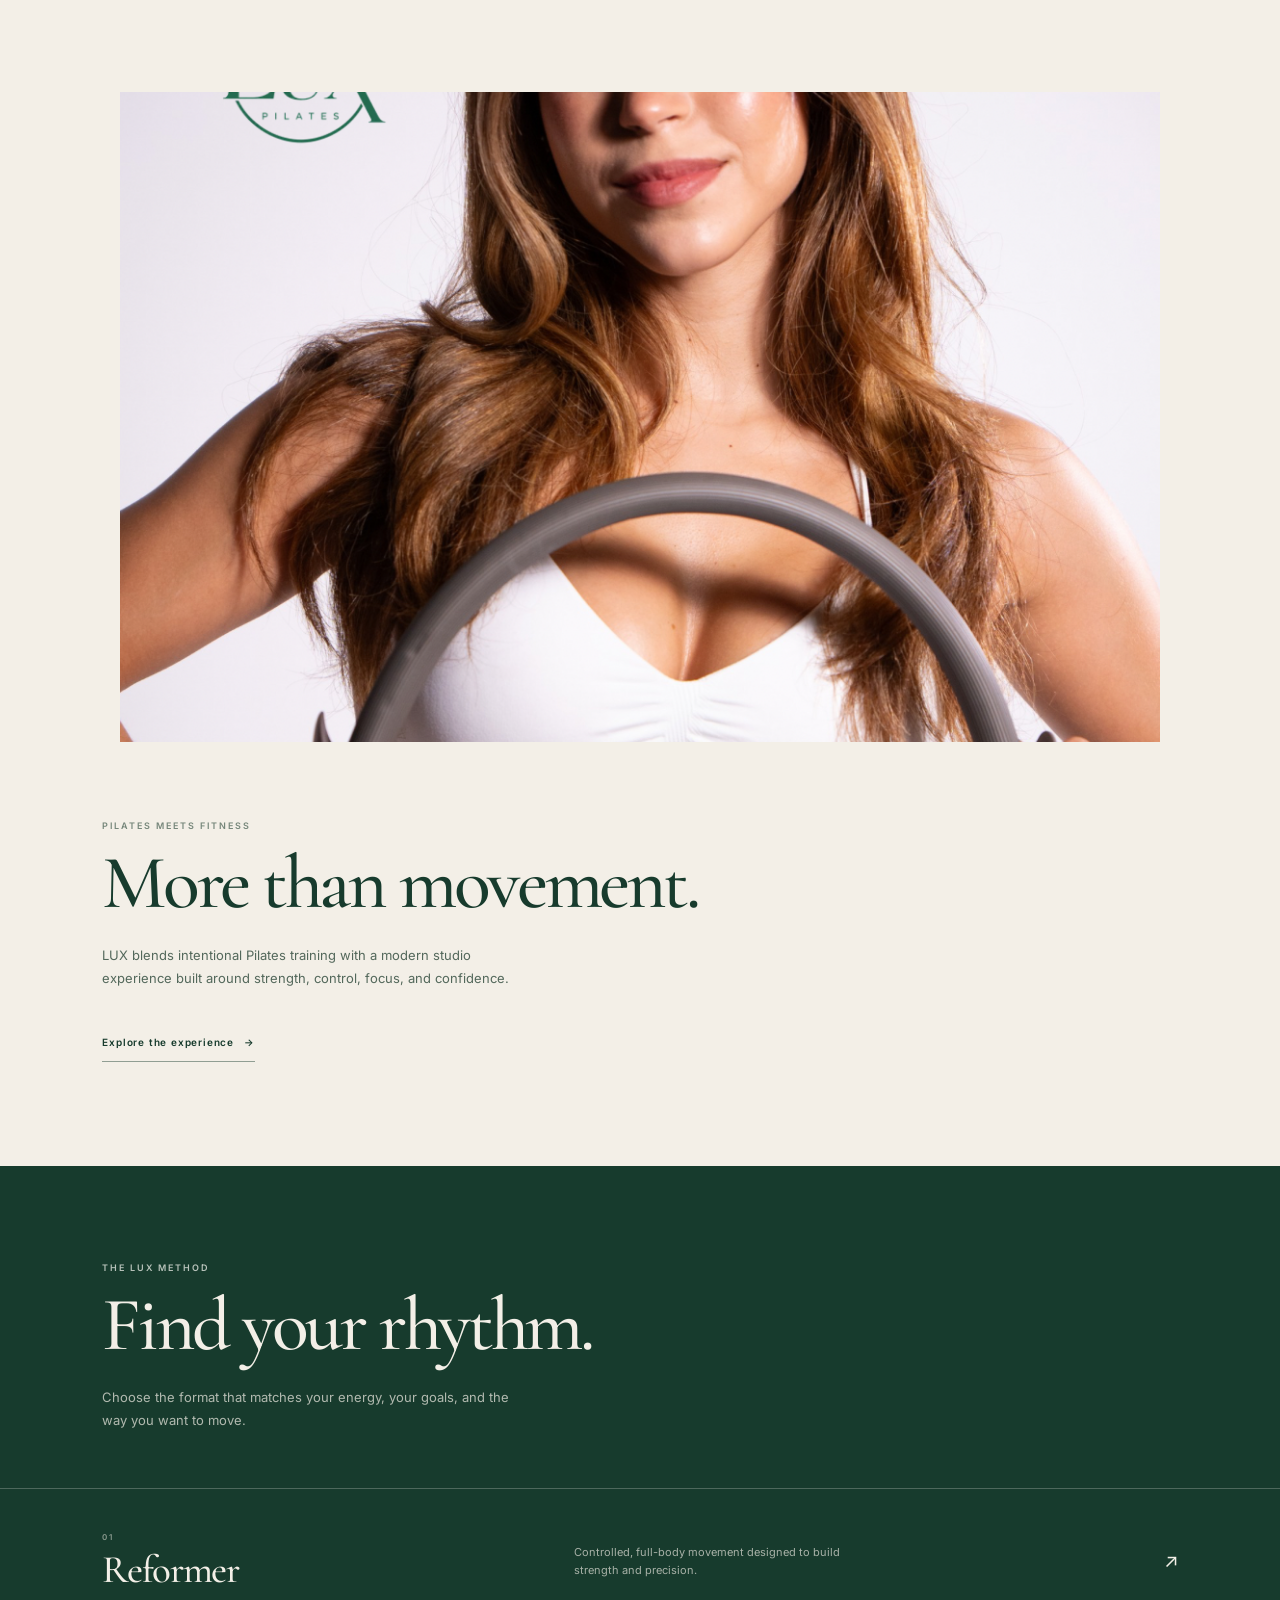
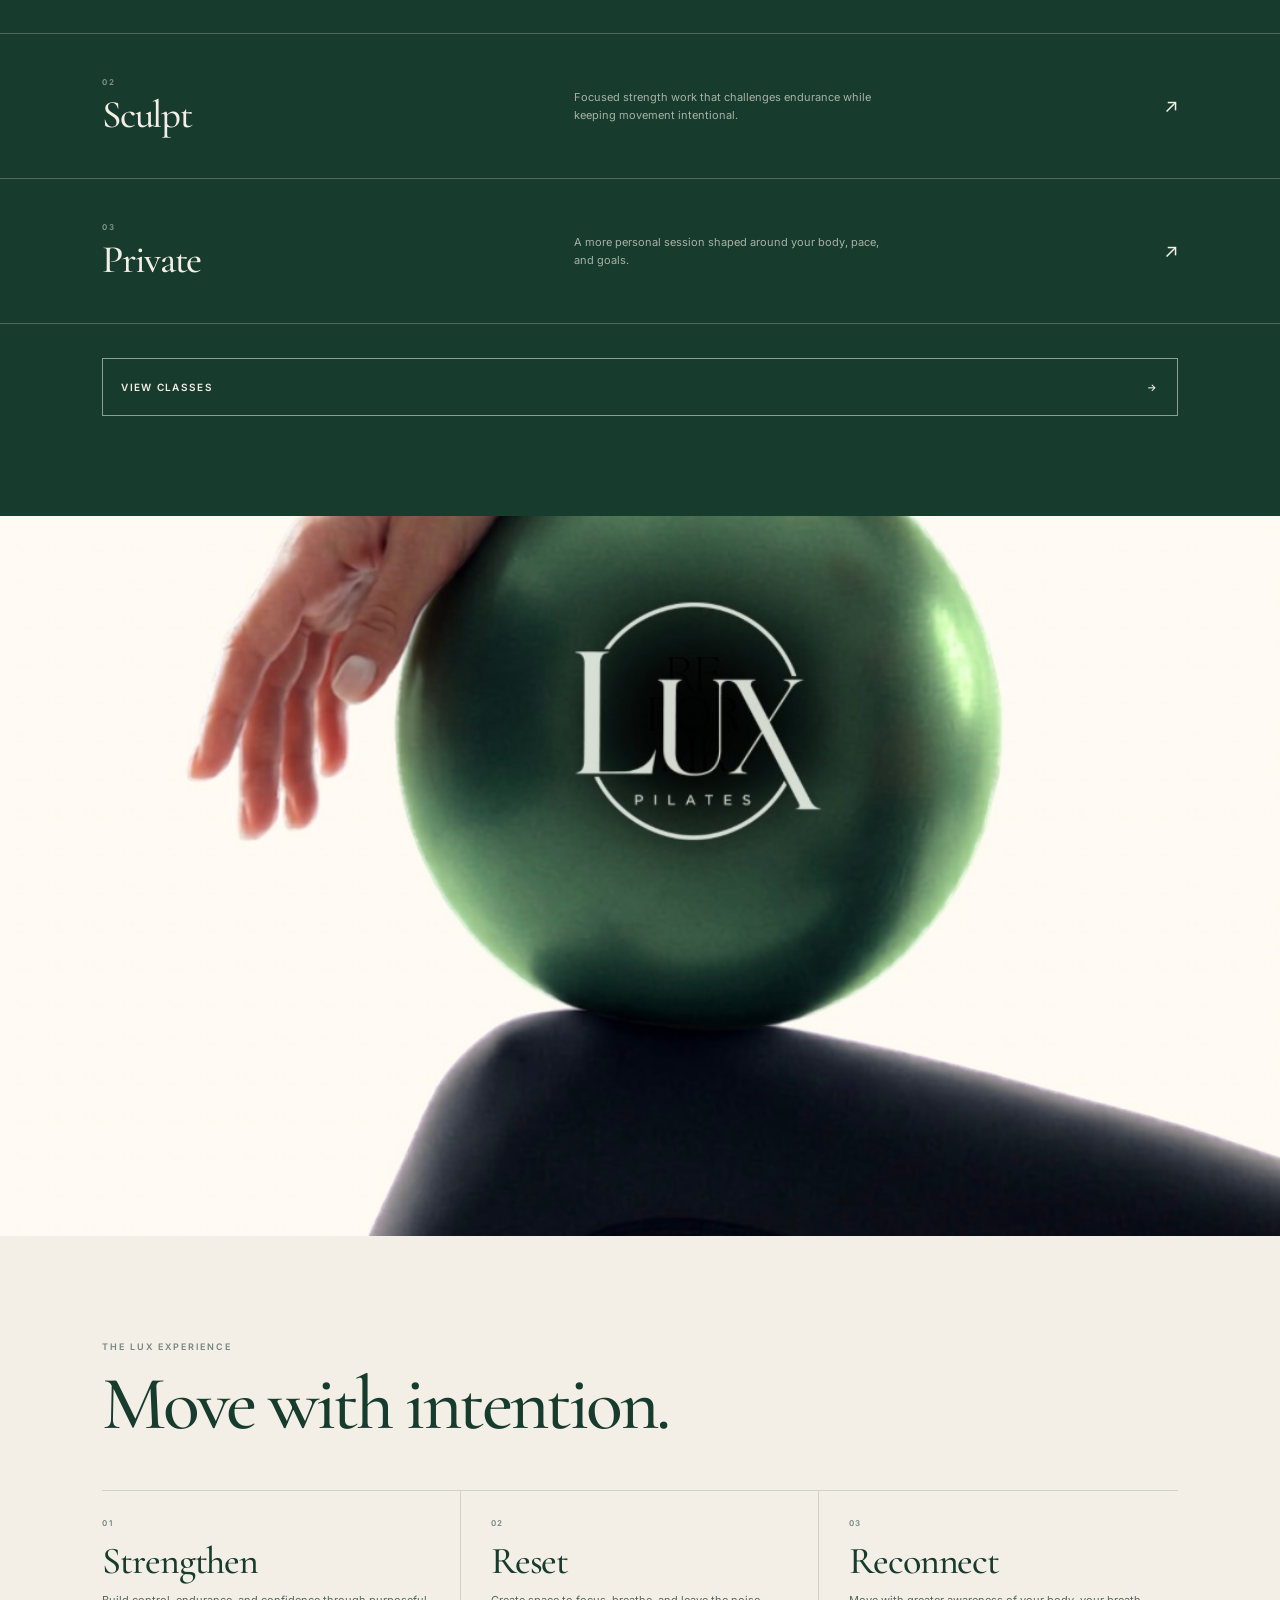
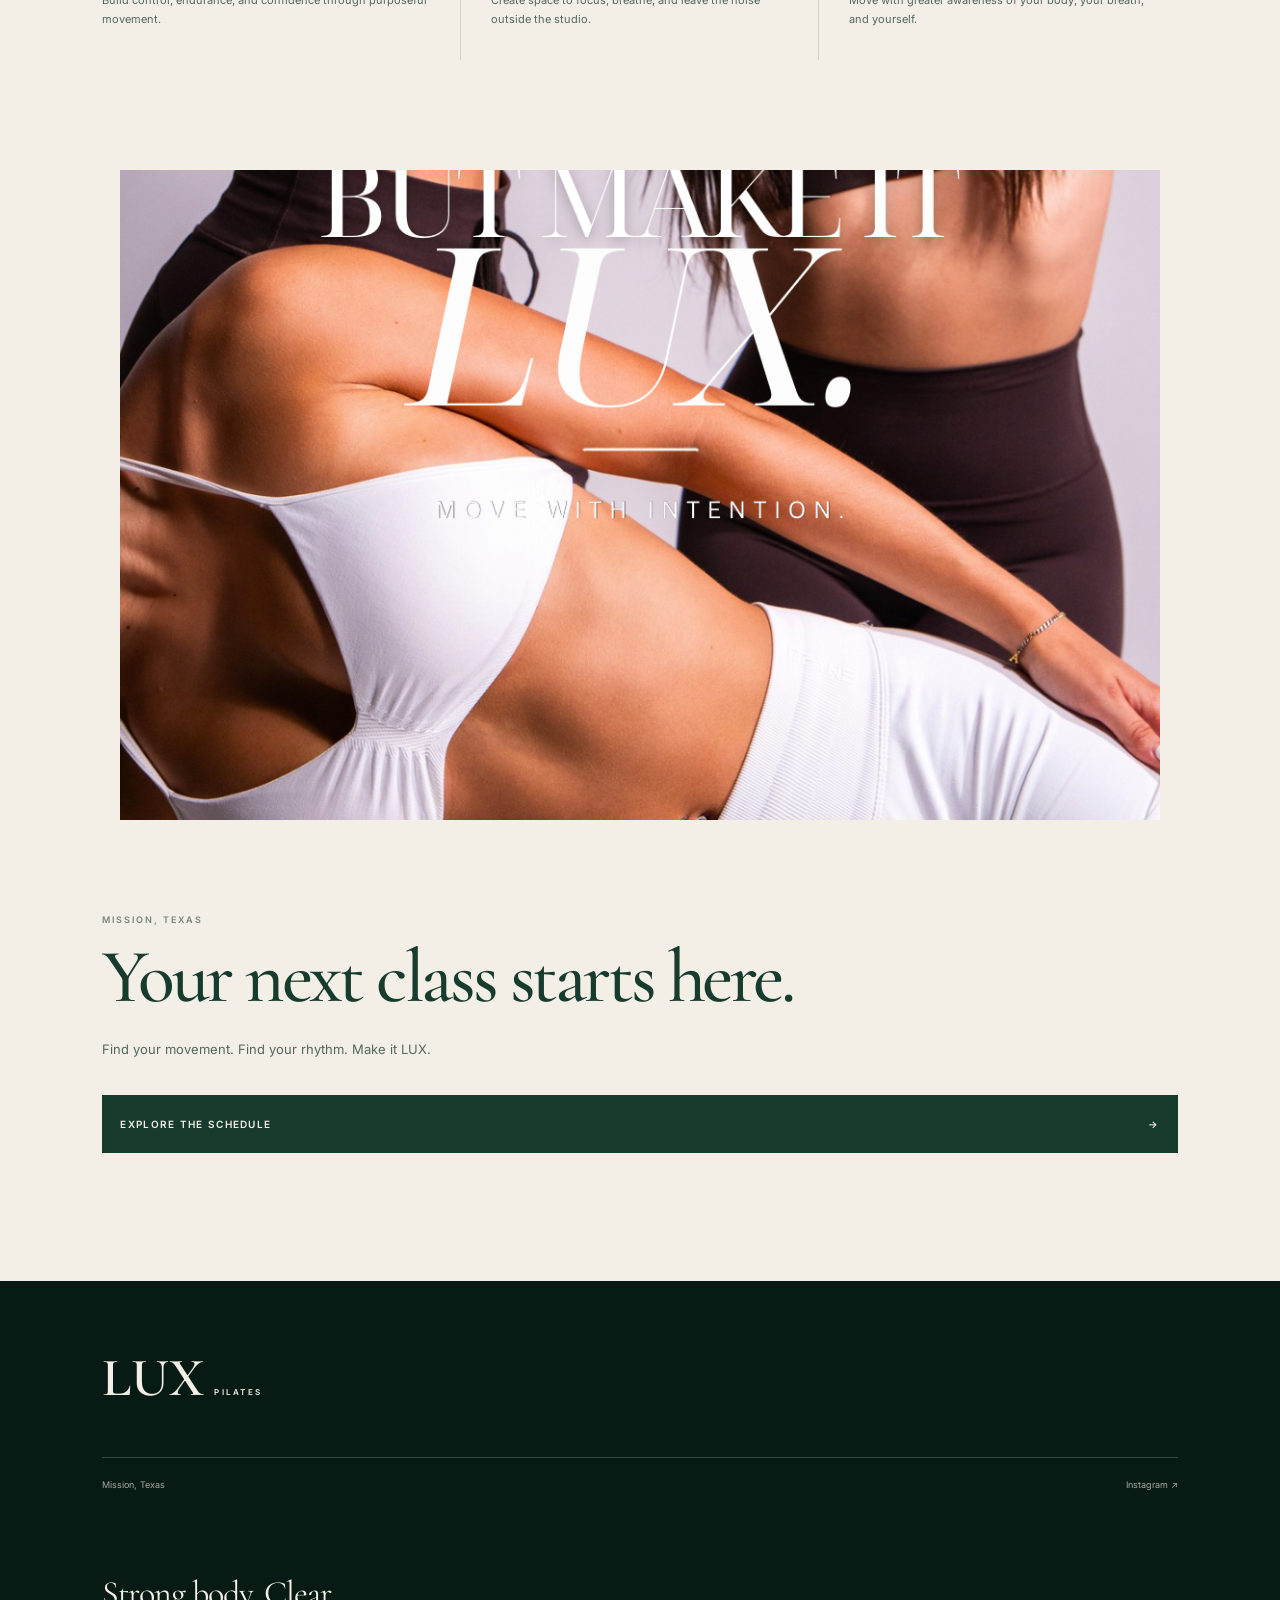
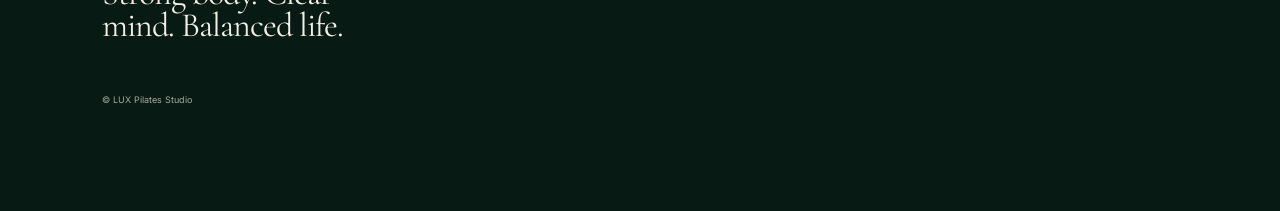
==== commit 5524c3f2: "Refresh deployed demo assets" ====
--- a/index.html
+++ b/index.html
@@ -11,7 +11,7 @@
   <link rel="preconnect" href="https://fonts.googleapis.com">
   <link rel="preconnect" href="https://fonts.gstatic.com" crossorigin>
   <link href="https://fonts.googleapis.com/css2?family=Cormorant+Garamond:ital,wght@0,500;0,600;1,500&family=Inter:wght@400;500;600&display=swap" rel="stylesheet">
-  <link rel="stylesheet" href="styles.css" />
+  <link rel="stylesheet" href="styles.css?v=20260925-1" />
 </head>
 
 <body class="home-page">
@@ -196,6 +196,6 @@
     </div>
   </aside>
 
-  <script src="script.js"></script>
+  <script src="script.js?v=20260925-1"></script>
 </body>
 </html>
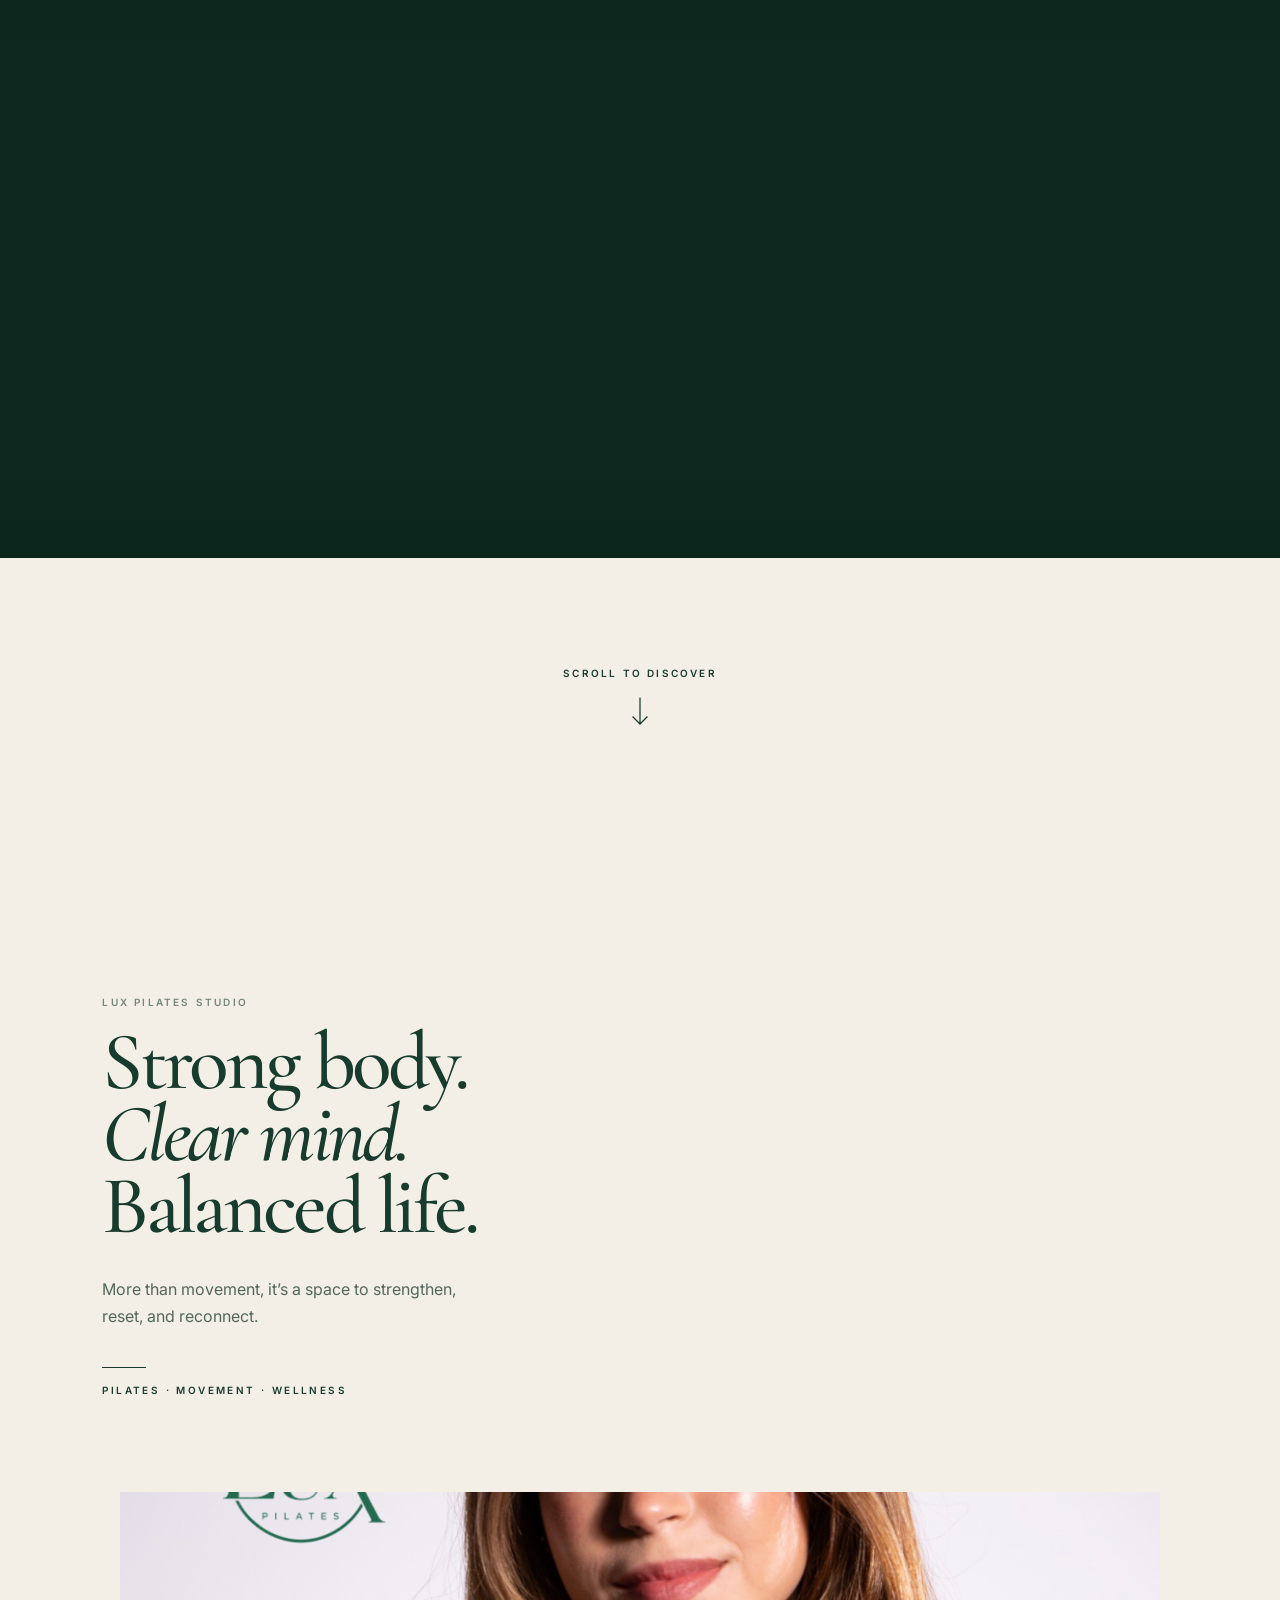
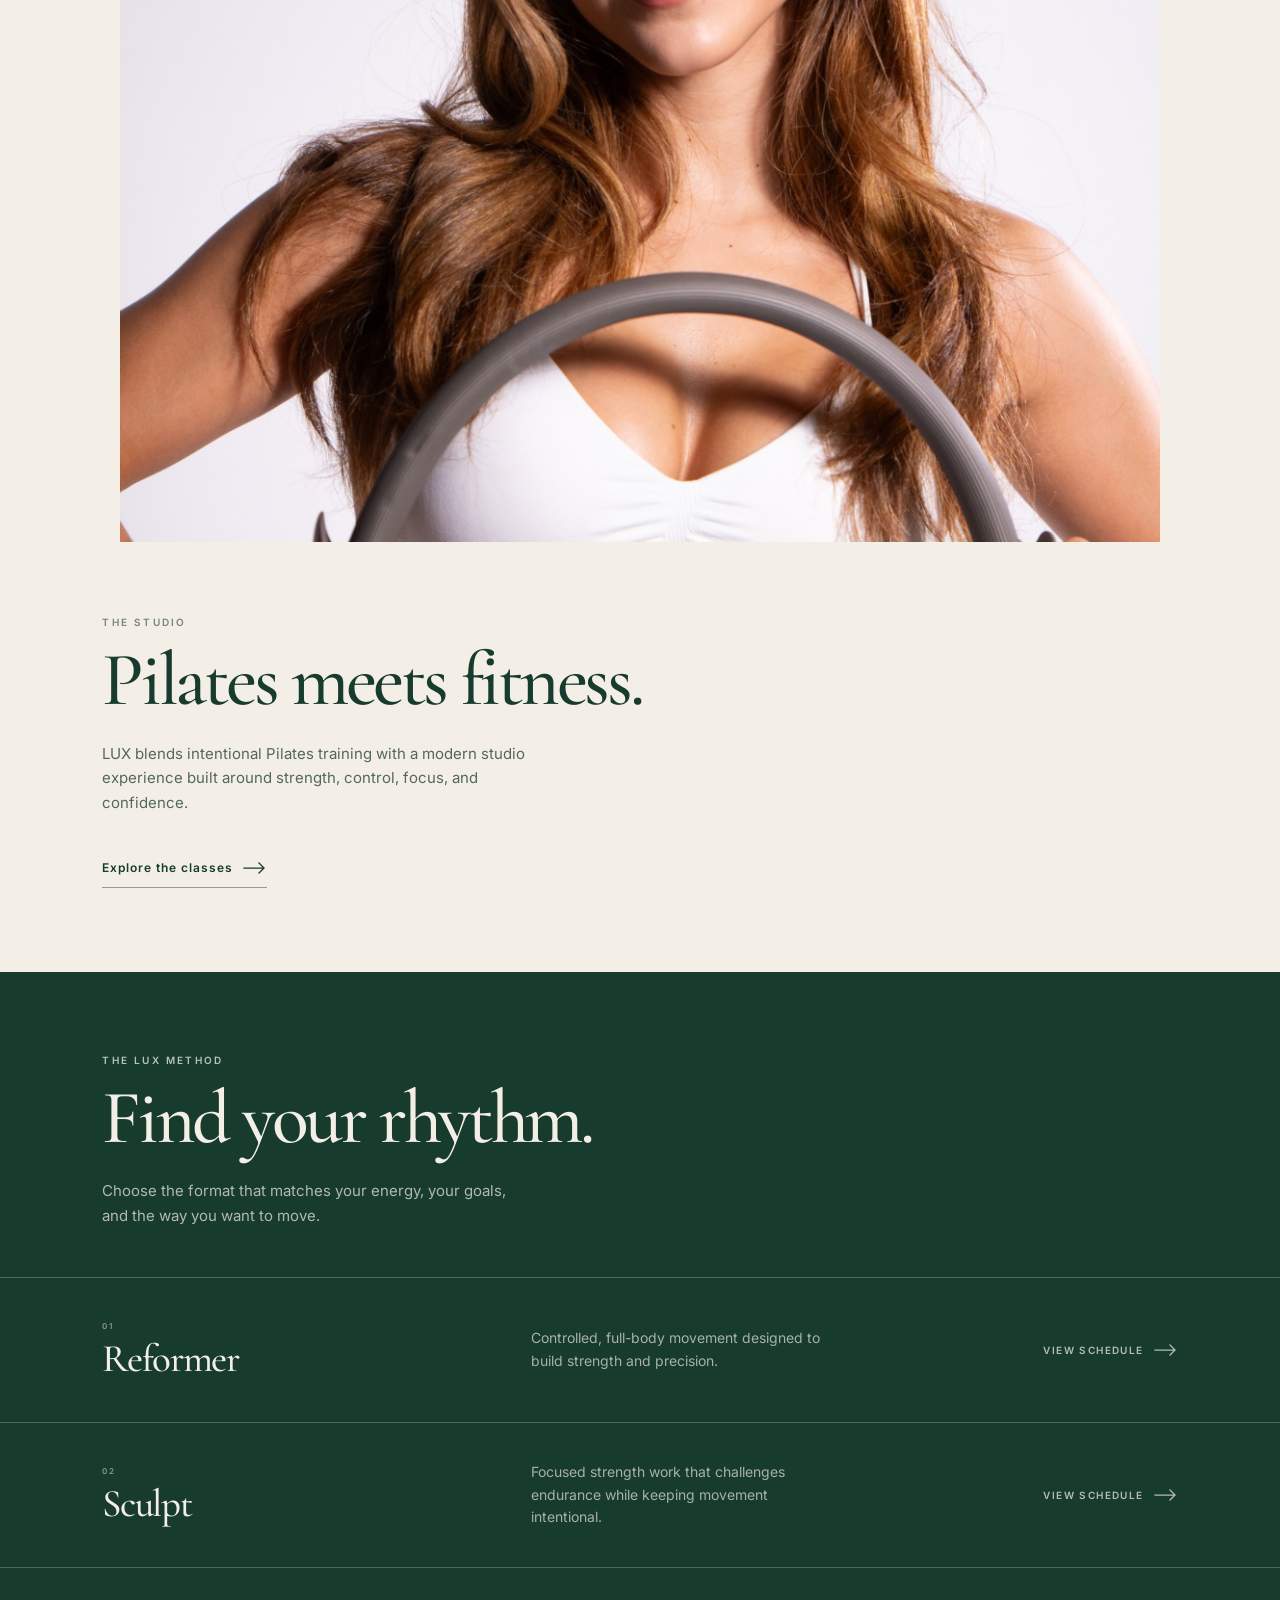
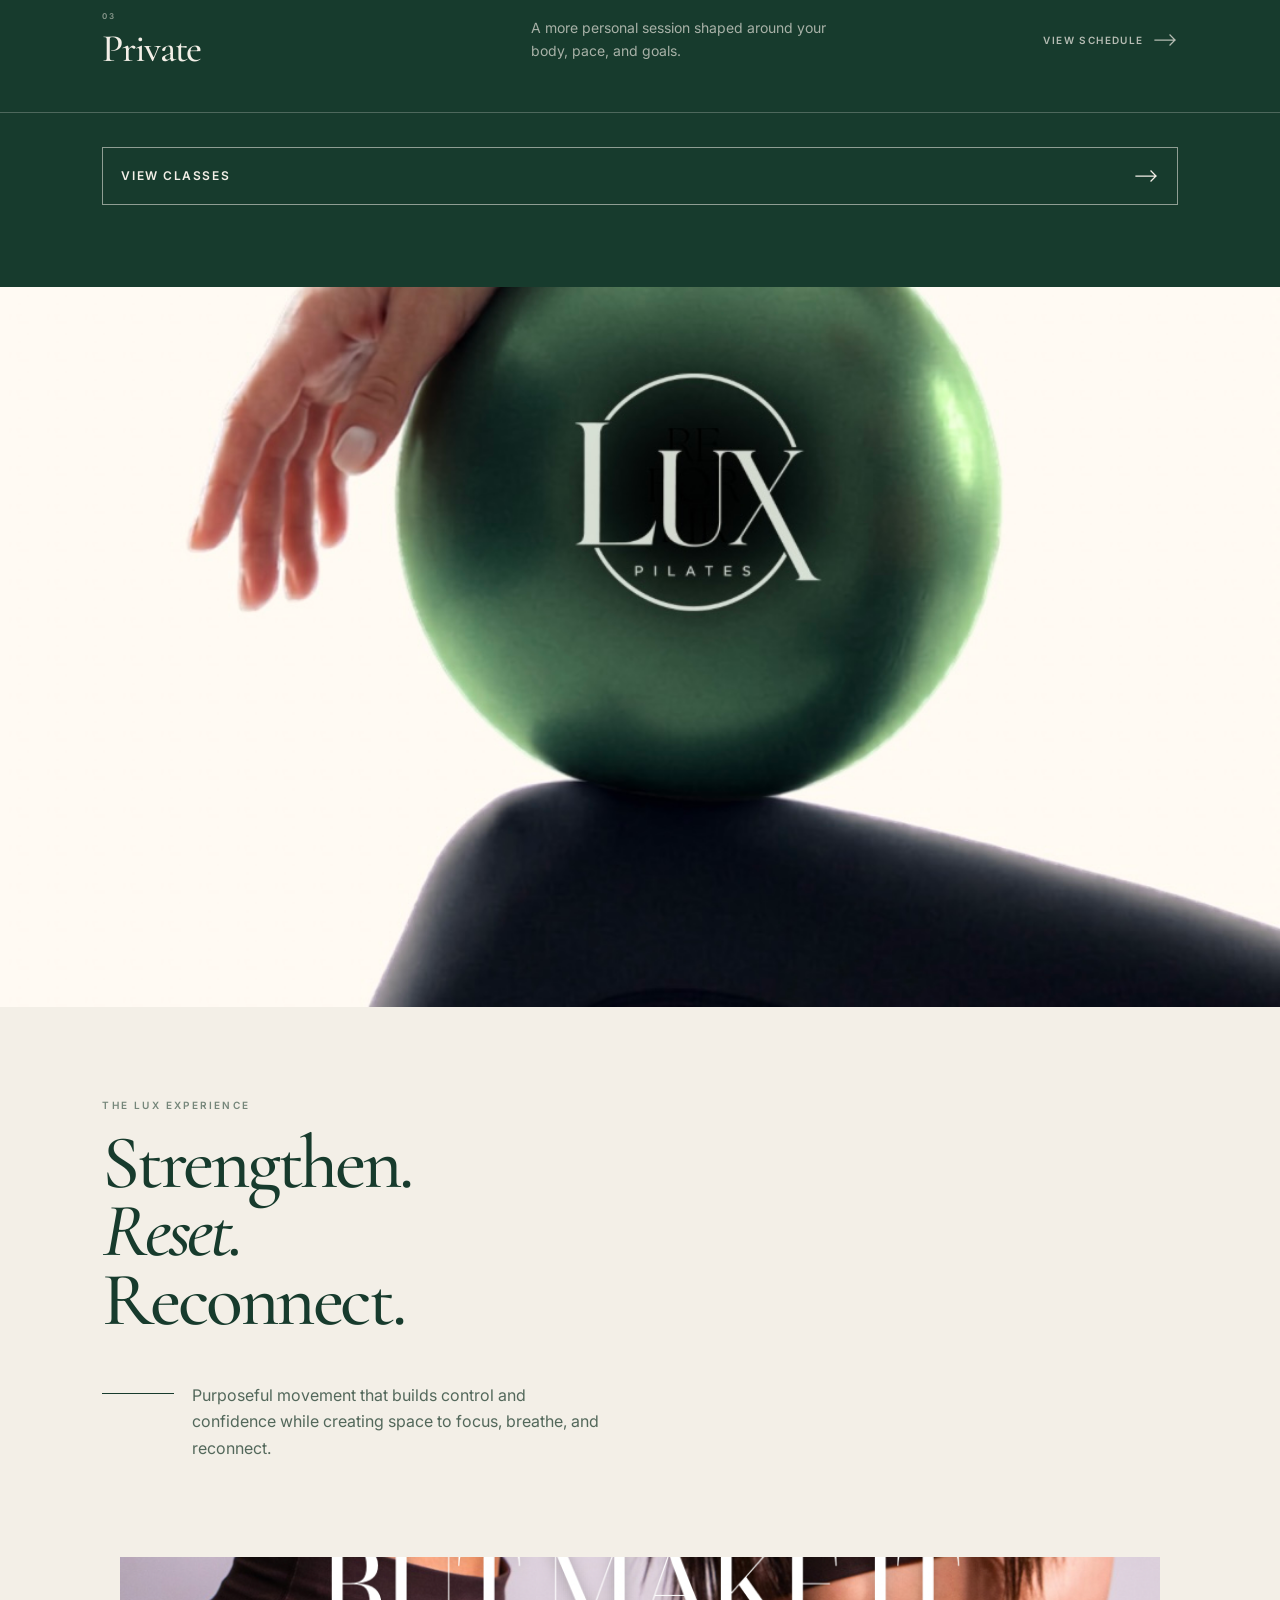
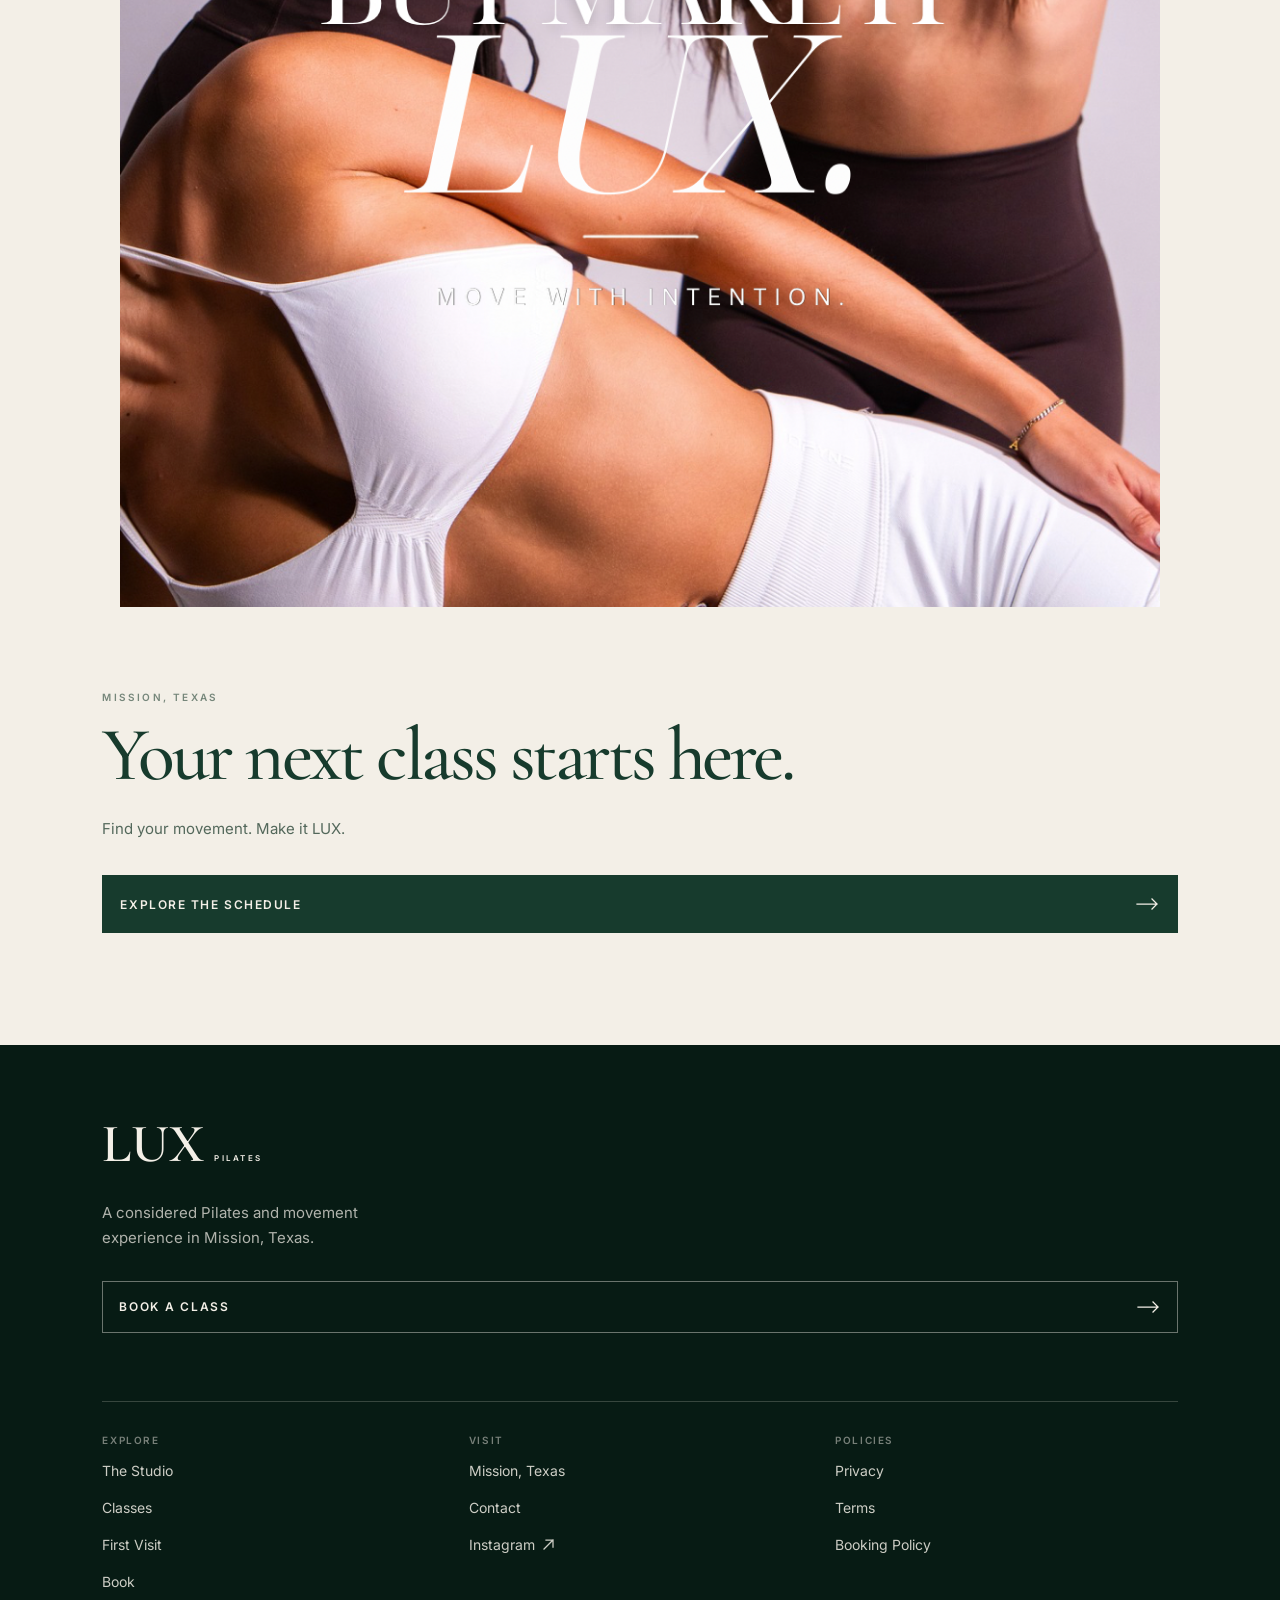
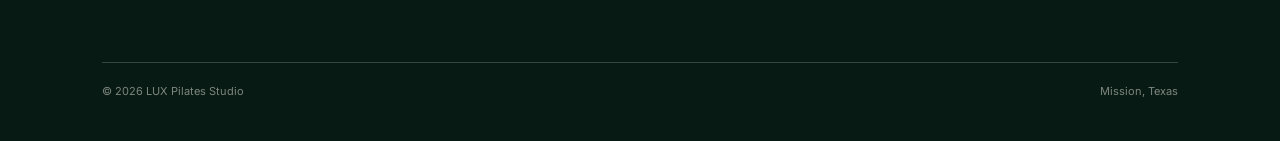
==== commit 3b3ea44b: "Refine homepage hierarchy and footer" ====
--- a/index.html
+++ b/index.html
@@ -11,7 +11,7 @@
   <link rel="preconnect" href="https://fonts.googleapis.com">
   <link rel="preconnect" href="https://fonts.gstatic.com" crossorigin>
   <link href="https://fonts.googleapis.com/css2?family=Cormorant+Garamond:ital,wght@0,500;0,600;1,500&family=Inter:wght@400;500;600&display=swap" rel="stylesheet">
-  <link rel="stylesheet" href="styles.css?v=20260925-1" />
+  <link rel="stylesheet" href="styles.css?v=20260925-2" />
 </head>
 
 <body class="home-page">
@@ -47,9 +47,14 @@
 
       <a id="bookingCta" class="booking-cta js-reveal" href="booking.html">
         <span>BOOK A CLASS</span>
-        <span aria-hidden="true">→</span>
+        <svg class="icon-arrow" viewBox="0 0 24 12" aria-hidden="true"><path d="M1 6h20M16 1l5 5-5 5" /></svg>
       </a>
     </section>
+
+    <div class="scroll-cue" aria-hidden="true">
+      <span>SCROLL TO DISCOVER</span>
+      <svg viewBox="0 0 20 30"><path d="M10 1v26M3 20l7 7 7-7" /></svg>
+    </div>
 
     <section class="brand-manifesto section-pad reveal-on-scroll" id="about">
       <p class="eyebrow">LUX PILATES STUDIO</p>
@@ -68,12 +73,12 @@
     <section class="editorial-image editorial-image--portrait reveal-on-scroll" aria-label="LUX Pilates portrait"></section>
 
     <section class="intro-copy section-pad reveal-on-scroll" id="first-visit">
-      <p class="eyebrow">PILATES MEETS FITNESS</p>
-      <h2>More than movement.</h2>
+      <p class="eyebrow">THE STUDIO</p>
+      <h2>Pilates meets fitness.</h2>
       <p>
         LUX blends intentional Pilates training with a modern studio experience built around strength, control, focus, and confidence.
       </p>
-      <a class="text-link" href="#classes">Explore the experience <span>→</span></a>
+      <a class="text-link" href="#classes">Explore the classes <svg class="icon-arrow" viewBox="0 0 24 12" aria-hidden="true"><path d="M1 6h20M16 1l5 5-5 5" /></svg></a>
     </section>
 
     <section class="class-section" id="classes">
@@ -86,36 +91,36 @@
       </div>
 
       <div class="class-list">
-        <article class="class-row reveal-on-scroll">
+        <a class="class-row reveal-on-scroll" href="booking.html" aria-label="View Reformer classes">
           <div>
             <span class="class-row__index">01</span>
             <h3>Reformer</h3>
           </div>
           <p>Controlled, full-body movement designed to build strength and precision.</p>
-          <span class="class-row__arrow" aria-hidden="true">↗</span>
-        </article>
-
-        <article class="class-row reveal-on-scroll">
+          <span class="class-row__action">VIEW SCHEDULE <svg class="icon-arrow" viewBox="0 0 24 12" aria-hidden="true"><path d="M1 6h20M16 1l5 5-5 5" /></svg></span>
+        </a>
+
+        <a class="class-row reveal-on-scroll" href="booking.html" aria-label="View Sculpt classes">
           <div>
             <span class="class-row__index">02</span>
             <h3>Sculpt</h3>
           </div>
           <p>Focused strength work that challenges endurance while keeping movement intentional.</p>
-          <span class="class-row__arrow" aria-hidden="true">↗</span>
-        </article>
-
-        <article class="class-row reveal-on-scroll">
+          <span class="class-row__action">VIEW SCHEDULE <svg class="icon-arrow" viewBox="0 0 24 12" aria-hidden="true"><path d="M1 6h20M16 1l5 5-5 5" /></svg></span>
+        </a>
+
+        <a class="class-row reveal-on-scroll" href="booking.html" aria-label="View Private sessions">
           <div>
             <span class="class-row__index">03</span>
             <h3>Private</h3>
           </div>
           <p>A more personal session shaped around your body, pace, and goals.</p>
-          <span class="class-row__arrow" aria-hidden="true">↗</span>
-        </article>
+          <span class="class-row__action">VIEW SCHEDULE <svg class="icon-arrow" viewBox="0 0 24 12" aria-hidden="true"><path d="M1 6h20M16 1l5 5-5 5" /></svg></span>
+        </a>
       </div>
 
       <div class="class-section__cta reveal-on-scroll">
-        <a class="outline-button" href="booking.html">VIEW CLASSES <span>→</span></a>
+        <a class="outline-button" href="booking.html">VIEW CLASSES <svg class="icon-arrow" viewBox="0 0 24 12" aria-hidden="true"><path d="M1 6h20M16 1l5 5-5 5" /></svg></a>
       </div>
     </section>
 
@@ -123,26 +128,10 @@
 
     <section class="lux-values section-pad">
       <p class="eyebrow reveal-on-scroll">THE LUX EXPERIENCE</p>
-      <h2 class="reveal-on-scroll">Move with intention.</h2>
-
-      <div class="value-grid">
-        <article class="value-card reveal-on-scroll">
-          <span>01</span>
-          <h3>Strengthen</h3>
-          <p>Build control, endurance, and confidence through purposeful movement.</p>
-        </article>
-
-        <article class="value-card reveal-on-scroll">
-          <span>02</span>
-          <h3>Reset</h3>
-          <p>Create space to focus, breathe, and leave the noise outside the studio.</p>
-        </article>
-
-        <article class="value-card reveal-on-scroll">
-          <span>03</span>
-          <h3>Reconnect</h3>
-          <p>Move with greater awareness of your body, your breath, and yourself.</p>
-        </article>
+      <h2 class="reveal-on-scroll">Strengthen.<br><em>Reset.</em><br>Reconnect.</h2>
+      <div class="lux-values__statement reveal-on-scroll">
+        <span aria-hidden="true"></span>
+        <p>Purposeful movement that builds control and confidence while creating space to focus, breathe, and reconnect.</p>
       </div>
     </section>
 
@@ -151,26 +140,51 @@
     <section class="closing-cta section-pad reveal-on-scroll">
       <p class="eyebrow">MISSION, TEXAS</p>
       <h2>Your next class starts here.</h2>
-      <p>Find your movement. Find your rhythm. Make it LUX.</p>
+      <p>Find your movement. Make it LUX.</p>
       <a class="primary-button" href="booking.html">
         <span>EXPLORE THE SCHEDULE</span>
-        <span aria-hidden="true">→</span>
+        <svg class="icon-arrow" viewBox="0 0 24 12" aria-hidden="true"><path d="M1 6h20M16 1l5 5-5 5" /></svg>
       </a>
     </section>
 
-    <footer class="site-footer">
-      <div class="site-footer__brand">
-        <div class="footer-mark">LUX</div>
-        <span>PILATES</span>
-      </div>
-
-      <div class="site-footer__meta">
+    <footer class="site-footer" id="footer">
+      <div class="site-footer__intro">
+        <div class="site-footer__brand">
+          <div class="footer-mark">LUX</div>
+          <span>PILATES</span>
+        </div>
+        <p>A considered Pilates and movement experience in Mission, Texas.</p>
+        <a class="site-footer__book" href="booking.html">BOOK A CLASS <svg class="icon-arrow" viewBox="0 0 24 12" aria-hidden="true"><path d="M1 6h20M16 1l5 5-5 5" /></svg></a>
+      </div>
+
+      <div class="site-footer__grid">
+        <nav aria-label="Footer navigation">
+          <p>EXPLORE</p>
+          <a href="#about">The Studio</a>
+          <a href="#classes">Classes</a>
+          <a href="#first-visit">First Visit</a>
+          <a href="booking.html">Book</a>
+        </nav>
+
+        <div>
+          <p>VISIT</p>
+          <span>Mission, Texas</span>
+          <a href="information.html#contact">Contact</a>
+          <a href="https://www.instagram.com/lux.pilatestudio/" target="_blank" rel="noreferrer">Instagram <svg class="icon-external" viewBox="0 0 14 14" aria-hidden="true"><path d="M5 2h7v7M12 2 3 11" /></svg></a>
+        </div>
+
+        <div>
+          <p>POLICIES</p>
+          <a href="information.html#privacy">Privacy</a>
+          <a href="information.html#terms">Terms</a>
+          <a href="information.html#booking-policy">Booking Policy</a>
+        </div>
+      </div>
+
+      <div class="site-footer__bottom">
+        <p>© 2026 LUX Pilates Studio</p>
         <p>Mission, Texas</p>
-        <a href="https://www.instagram.com/lux.pilatestudio/" target="_blank" rel="noreferrer">Instagram ↗</a>
-      </div>
-
-      <p class="site-footer__tagline">Strong body. Clear mind. Balanced life.</p>
-      <p class="site-footer__copy">© LUX Pilates Studio</p>
+      </div>
     </footer>
   </main>
 
@@ -192,10 +206,10 @@
 
     <div class="mobile-menu__footer">
       <p>Mission, Texas</p>
-      <a href="https://www.instagram.com/lux.pilatestudio/" target="_blank" rel="noreferrer">Instagram ↗</a>
+      <a href="https://www.instagram.com/lux.pilatestudio/" target="_blank" rel="noreferrer">Instagram</a>
     </div>
   </aside>
 
-  <script src="script.js?v=20260925-1"></script>
+  <script src="script.js?v=20260925-2"></script>
 </body>
 </html>
--- a/styles.css
+++ b/styles.css
@@ -67,8 +67,8 @@
 
 .hero {
   position: relative;
-  min-height: 640px;
-  height: 100svh;
+  min-height: 400px;
+  height: 62svh;
   overflow: hidden;
   background: var(--forest-deep);
 }
@@ -177,7 +177,7 @@
   position: absolute;
   z-index: 5;
   left: 22px;
-  bottom: calc(102px + var(--safe-bottom));
+  bottom: 28px;
   color: var(--white);
   font-family: var(--serif);
   font-size: clamp(34px, 10vw, 48px);
@@ -189,6 +189,40 @@
     transform 800ms cubic-bezier(.22,.61,.36,1);
 }
 
+.scroll-cue {
+  min-height: 38svh;
+  display: flex;
+  flex-direction: column;
+  align-items: center;
+  justify-content: center;
+  gap: 18px;
+  padding: 36px 20px calc(86px + var(--safe-bottom));
+  color: var(--forest);
+  background: var(--cream);
+}
+
+.scroll-cue span {
+  font-size: 10px;
+  font-weight: 600;
+  letter-spacing: 0.22em;
+}
+
+.scroll-cue svg {
+  width: 20px;
+  height: 30px;
+  fill: none;
+  stroke: currentColor;
+  stroke-width: 1.25;
+  stroke-linecap: square;
+  stroke-linejoin: miter;
+  animation: scroll-pulse 1800ms ease-in-out infinite;
+}
+
+@keyframes scroll-pulse {
+  0%, 100% { opacity: 0.45; transform: translateY(0); }
+  50% { opacity: 1; transform: translateY(8px); }
+}
+
 .booking-cta {
   position: fixed;
   z-index: 35;
@@ -204,7 +238,7 @@
   background: var(--forest);
   border: 1px solid rgba(255,255,255,.06);
   box-shadow: 0 14px 34px rgba(7, 27, 20, 0.2);
-  font-size: 11px;
+  font-size: 12px;
   font-weight: 600;
   letter-spacing: 0.16em;
   transition:
@@ -213,6 +247,32 @@
     background 180ms ease;
 }
 
+.booking-cta.is-hidden {
+  opacity: 0 !important;
+  pointer-events: none !important;
+  transform: translateY(calc(100% + 32px)) !important;
+}
+
+.icon-arrow,
+.icon-external {
+  flex: 0 0 auto;
+  fill: none;
+  stroke: currentColor;
+  stroke-width: 1.25;
+  stroke-linecap: square;
+  stroke-linejoin: miter;
+}
+
+.icon-arrow {
+  width: 24px;
+  height: 12px;
+}
+
+.icon-external {
+  width: 14px;
+  height: 14px;
+}
+
 .booking-cta:active {
   background: var(--forest-deep);
 }
@@ -254,18 +314,18 @@
 .eyebrow {
   margin: 0 0 18px;
   color: var(--sage);
-  font-size: 9px;
+  font-size: 10px;
   font-weight: 600;
   letter-spacing: 0.22em;
 }
 
 .brand-manifesto {
-  min-height: 88svh;
+  min-height: 0;
   display: flex;
   flex-direction: column;
   justify-content: center;
-  padding-top: 110px;
-  padding-bottom: 112px;
+  padding-top: 96px;
+  padding-bottom: 96px;
 }
 
 .brand-manifesto h1,
@@ -293,8 +353,8 @@
   max-width: 390px;
   margin: 34px 0 0;
   color: #53685b;
-  font-size: 14px;
-  line-height: 1.72;
+  font-size: 16px;
+  line-height: 1.65;
 }
 
 .micro-rule {
@@ -307,7 +367,7 @@
 .micro-copy {
   margin: 16px 0 0;
   color: var(--forest);
-  font-size: 8px;
+  font-size: 10px;
   font-weight: 600;
   letter-spacing: 0.24em;
 }
@@ -343,8 +403,8 @@
 }
 
 .intro-copy {
-  padding-top: 78px;
-  padding-bottom: 104px;
+  padding-top: 74px;
+  padding-bottom: 84px;
 }
 
 .intro-copy h2,
@@ -361,8 +421,8 @@
   max-width: 430px;
   margin: 27px 0 0;
   color: #53685b;
-  font-size: 13px;
-  line-height: 1.75;
+  font-size: 15px;
+  line-height: 1.65;
 }
 
 .text-link {
@@ -374,14 +434,14 @@
   align-items: center;
   padding: 10px 0 5px;
   border-bottom: 1px solid rgba(23, 59, 45, 0.45);
-  font-size: 10px;
+  font-size: 12px;
   font-weight: 600;
   letter-spacing: 0.08em;
 }
 
 .class-section {
-  padding-top: 96px;
-  padding-bottom: 100px;
+  padding-top: 82px;
+  padding-bottom: 82px;
   color: var(--cream);
   background: var(--forest);
 }
@@ -391,7 +451,7 @@
 }
 
 .class-section__header {
-  padding-bottom: 56px;
+  padding-bottom: 48px;
 }
 
 .class-section__header > p:not(.eyebrow) {
@@ -405,10 +465,10 @@
 .class-row {
   position: relative;
   display: grid;
-  grid-template-columns: 1fr 34px;
+  grid-template-columns: 1fr;
   gap: 14px;
-  min-height: 182px;
-  padding: 30px 23px;
+  min-height: 176px;
+  padding: 28px 23px;
   border-bottom: 1px solid var(--line-light);
 }
 
@@ -439,16 +499,19 @@
   max-width: 310px;
   margin: 8px 0 0;
   color: rgba(243, 239, 231, 0.66);
-  font-size: 11px;
-  line-height: 1.65;
-}
-
-.class-row__arrow {
-  grid-column: 2;
-  grid-row: 1 / span 2;
-  align-self: center;
-  justify-self: end;
-  font-size: 19px;
+  font-size: 14px;
+  line-height: 1.6;
+}
+
+.class-row__action {
+  display: inline-flex;
+  align-items: center;
+  gap: 10px;
+  margin-top: 8px;
+  color: rgba(243, 239, 231, 0.72);
+  font-size: 10px;
+  font-weight: 600;
+  letter-spacing: 0.14em;
 }
 
 .class-section__cta {
@@ -462,7 +525,7 @@
   align-items: center;
   justify-content: space-between;
   padding: 0 18px;
-  font-size: 10px;
+  font-size: 12px;
   font-weight: 600;
   letter-spacing: 0.13em;
 }
@@ -479,58 +542,69 @@
 }
 
 .lux-values {
-  padding-top: 105px;
-  padding-bottom: 110px;
-}
-
-.value-grid {
-  margin-top: 52px;
-  border-top: 1px solid var(--line);
-}
-
-.value-card {
-  padding: 27px 0 31px;
-  border-bottom: 1px solid var(--line);
-}
-
-.value-card > span {
-  display: block;
-  margin-bottom: 14px;
-  color: var(--sage);
-  font-size: 8px;
-  font-weight: 600;
-  letter-spacing: 0.15em;
-}
-
-.value-card h3 {
+  padding-top: 92px;
+  padding-bottom: 96px;
+}
+
+.lux-values h2 em {
+  font-weight: 500;
+}
+
+.lux-values__statement {
+  margin-top: 48px;
+  display: grid;
+  grid-template-columns: 46px 1fr;
+  gap: 18px;
+  align-items: start;
+}
+
+.lux-values__statement > span {
+  height: 1px;
+  margin-top: 11px;
+  background: var(--forest);
+}
+
+.lux-values__statement p {
+  max-width: 410px;
   margin: 0;
-  font-family: var(--serif);
-  font-size: 38px;
-  font-weight: 500;
-  line-height: 1;
-  letter-spacing: -0.03em;
-}
-
-.value-card p {
-  max-width: 330px;
-  margin: 11px 0 0;
   color: #53685b;
-  font-size: 11px;
-  line-height: 1.7;
+  font-size: 16px;
+  line-height: 1.65;
 }
 
 .closing-cta {
-  padding-top: 94px;
-  padding-bottom: 128px;
+  padding-top: 84px;
+  padding-bottom: 112px;
 }
 
 .site-footer {
   padding:
-    70px
+    72px
     23px
-    calc(104px + env(safe-area-inset-bottom));
+    calc(42px + env(safe-area-inset-bottom));
   color: var(--cream);
   background: var(--forest-black);
+}
+
+.site-footer__intro > p {
+  max-width: 310px;
+  margin: 30px 0 0;
+  color: rgba(243, 239, 231, 0.72);
+  font-size: 15px;
+  line-height: 1.65;
+}
+
+.site-footer__book {
+  min-height: 52px;
+  margin-top: 30px;
+  display: flex;
+  align-items: center;
+  justify-content: space-between;
+  padding: 0 16px;
+  border: 1px solid rgba(243, 239, 231, 0.42);
+  font-size: 12px;
+  font-weight: 600;
+  letter-spacing: 0.14em;
 }
 
 .site-footer__brand {
@@ -552,37 +626,56 @@
   letter-spacing: 0.28em;
 }
 
-.site-footer__meta {
+.site-footer__grid {
+  margin-top: 68px;
+  padding-top: 32px;
+  display: grid;
+  grid-template-columns: repeat(2, minmax(0, 1fr));
+  gap: 42px 24px;
+  border-top: 1px solid rgba(243, 239, 231, 0.2);
+}
+
+.site-footer__grid nav,
+.site-footer__grid > div {
+  display: flex;
+  flex-direction: column;
+  align-items: flex-start;
+  gap: 13px;
+}
+
+.site-footer__grid p {
+  margin: 0;
+  color: rgba(243, 239, 231, 0.48);
+  font-size: 10px;
+  font-weight: 600;
+  letter-spacing: 0.16em;
+}
+
+.site-footer__grid a,
+.site-footer__grid span {
+  min-height: 24px;
+  display: inline-flex;
+  align-items: center;
+  gap: 6px;
+  color: rgba(243, 239, 231, 0.84);
+  font-size: 14px;
+  line-height: 1.45;
+}
+
+.site-footer__bottom {
+  margin-top: 68px;
+  padding-top: 20px;
   display: flex;
   justify-content: space-between;
   gap: 20px;
-  margin-top: 52px;
-  padding-top: 20px;
   border-top: 1px solid rgba(243, 239, 231, 0.2);
 }
 
-.site-footer__meta p,
-.site-footer__meta a,
-.site-footer__copy {
+.site-footer__bottom p {
   margin: 0;
-  color: rgba(243, 239, 231, 0.67);
-  font-size: 9px;
-  line-height: 1.6;
-}
-
-.site-footer__meta a {
-  min-height: 44px;
-  display: inline-flex;
-  align-items: flex-start;
-}
-
-.site-footer__tagline {
-  max-width: 270px;
-  margin: 56px 0 50px;
-  font-family: var(--serif);
-  font-size: 34px;
-  line-height: 0.96;
-  letter-spacing: -0.03em;
+  color: rgba(243, 239, 231, 0.5);
+  font-size: 11px;
+  line-height: 1.5;
 }
 
 .mobile-menu {
@@ -838,6 +931,9 @@
 .class-card__action {
   width: 46px;
   height: 46px;
+  display: grid;
+  place-items: center;
+  padding: 0;
   border: 1px solid var(--forest);
   background: transparent;
   border-radius: 50%;
@@ -845,6 +941,10 @@
   transition: color 180ms ease, background 180ms ease, transform 180ms ease;
 }
 
+.class-card__action .icon-arrow {
+  width: 20px;
+}
+
 .class-card__action:active {
   color: var(--cream);
   background: var(--forest);
@@ -854,7 +954,7 @@
 .booking-disclaimer {
   margin: 28px 2px 0;
   color: var(--sage);
-  font-size: 9px;
+  font-size: 11px;
   line-height: 1.6;
 }
 
@@ -969,7 +1069,7 @@
   border: 1px solid var(--forest);
   color: var(--cream);
   background: var(--forest);
-  font-size: 10px;
+  font-size: 12px;
   font-weight: 600;
   letter-spacing: 0.14em;
   cursor: pointer;
@@ -998,6 +1098,100 @@
   line-height: 1.65;
 }
 
+/* Contact and policies */
+.info-page {
+  min-height: 100svh;
+  color: var(--forest);
+  background: var(--cream);
+}
+
+.info-header__home {
+  min-height: 44px;
+  display: inline-flex;
+  align-items: center;
+  font-size: 11px;
+  font-weight: 600;
+  letter-spacing: 0.16em;
+}
+
+.info-main {
+  padding: 0 22px 90px;
+}
+
+.info-intro {
+  padding: 72px 0 82px;
+}
+
+.info-intro h1,
+.info-section h2 {
+  margin: 0;
+  font-family: var(--serif);
+  font-weight: 500;
+  letter-spacing: -0.04em;
+}
+
+.info-intro h1 {
+  max-width: 650px;
+  font-size: clamp(56px, 16vw, 92px);
+  line-height: 0.9;
+}
+
+.info-intro > p:last-child,
+.info-section > p:not(.eyebrow) {
+  max-width: 640px;
+  color: #53685b;
+  font-size: 15px;
+  line-height: 1.7;
+}
+
+.info-intro > p:last-child {
+  margin: 28px 0 0;
+}
+
+.info-section {
+  padding: 68px 0;
+  border-top: 1px solid var(--line);
+  scroll-margin-top: 88px;
+}
+
+.info-section h2 {
+  font-size: clamp(44px, 13vw, 70px);
+  line-height: 0.95;
+}
+
+.info-section > p:not(.eyebrow) {
+  margin: 24px 0 0;
+}
+
+.info-link {
+  min-height: 50px;
+  margin-top: 30px;
+  display: inline-flex;
+  align-items: center;
+  gap: 12px;
+  padding: 0 16px;
+  border: 1px solid var(--forest);
+  font-size: 12px;
+  font-weight: 600;
+  letter-spacing: 0.13em;
+}
+
+.info-footer {
+  padding: 36px 22px calc(36px + env(safe-area-inset-bottom));
+  display: flex;
+  justify-content: space-between;
+  gap: 24px;
+  color: var(--cream);
+  background: var(--forest-black);
+}
+
+.info-footer p,
+.info-footer a {
+  margin: 0;
+  font-size: 12px;
+  line-height: 1.5;
+}
+
 @media (max-width: 359px) {
   .booking-main {
     padding-left: 16px;
@@ -1053,7 +1247,7 @@
   }
 
   .class-row {
-    grid-template-columns: minmax(240px, 1fr) minmax(300px, 1.2fr) 40px;
+    grid-template-columns: minmax(240px, 1fr) minmax(300px, 1.2fr) auto;
     align-items: center;
     min-height: 145px;
     padding-left: 8vw;
@@ -1069,9 +1263,10 @@
     margin: 0;
   }
 
-  .class-row__arrow {
+  .class-row__action {
     grid-column: 3;
     grid-row: 1;
+    margin: 0;
   }
 
   .class-section__cta {
@@ -1079,23 +1274,8 @@
     padding-right: 8vw;
   }
 
-  .value-grid {
-    display: grid;
-    grid-template-columns: repeat(3, 1fr);
-  }
-
-  .value-card {
-    padding-right: 30px;
-    border-bottom: 0;
-    border-right: 1px solid var(--line);
-  }
-
-  .value-card + .value-card {
-    padding-left: 30px;
-  }
-
-  .value-card:last-child {
-    border-right: 0;
+  .lux-values__statement {
+    grid-template-columns: 72px minmax(300px, 520px);
   }
 
   .site-footer {
@@ -1103,9 +1283,25 @@
     padding-right: 8vw;
   }
 
+  .site-footer__grid {
+    grid-template-columns: repeat(3, minmax(150px, 1fr));
+  }
+
   .booking-main {
     max-width: 760px;
     margin: 0 auto;
+  }
+
+  .info-main {
+    max-width: 880px;
+    margin: 0 auto;
+    padding-left: 40px;
+    padding-right: 40px;
+  }
+
+  .info-footer {
+    padding-left: 8vw;
+    padding-right: 8vw;
   }
 
   .booking-sheet {
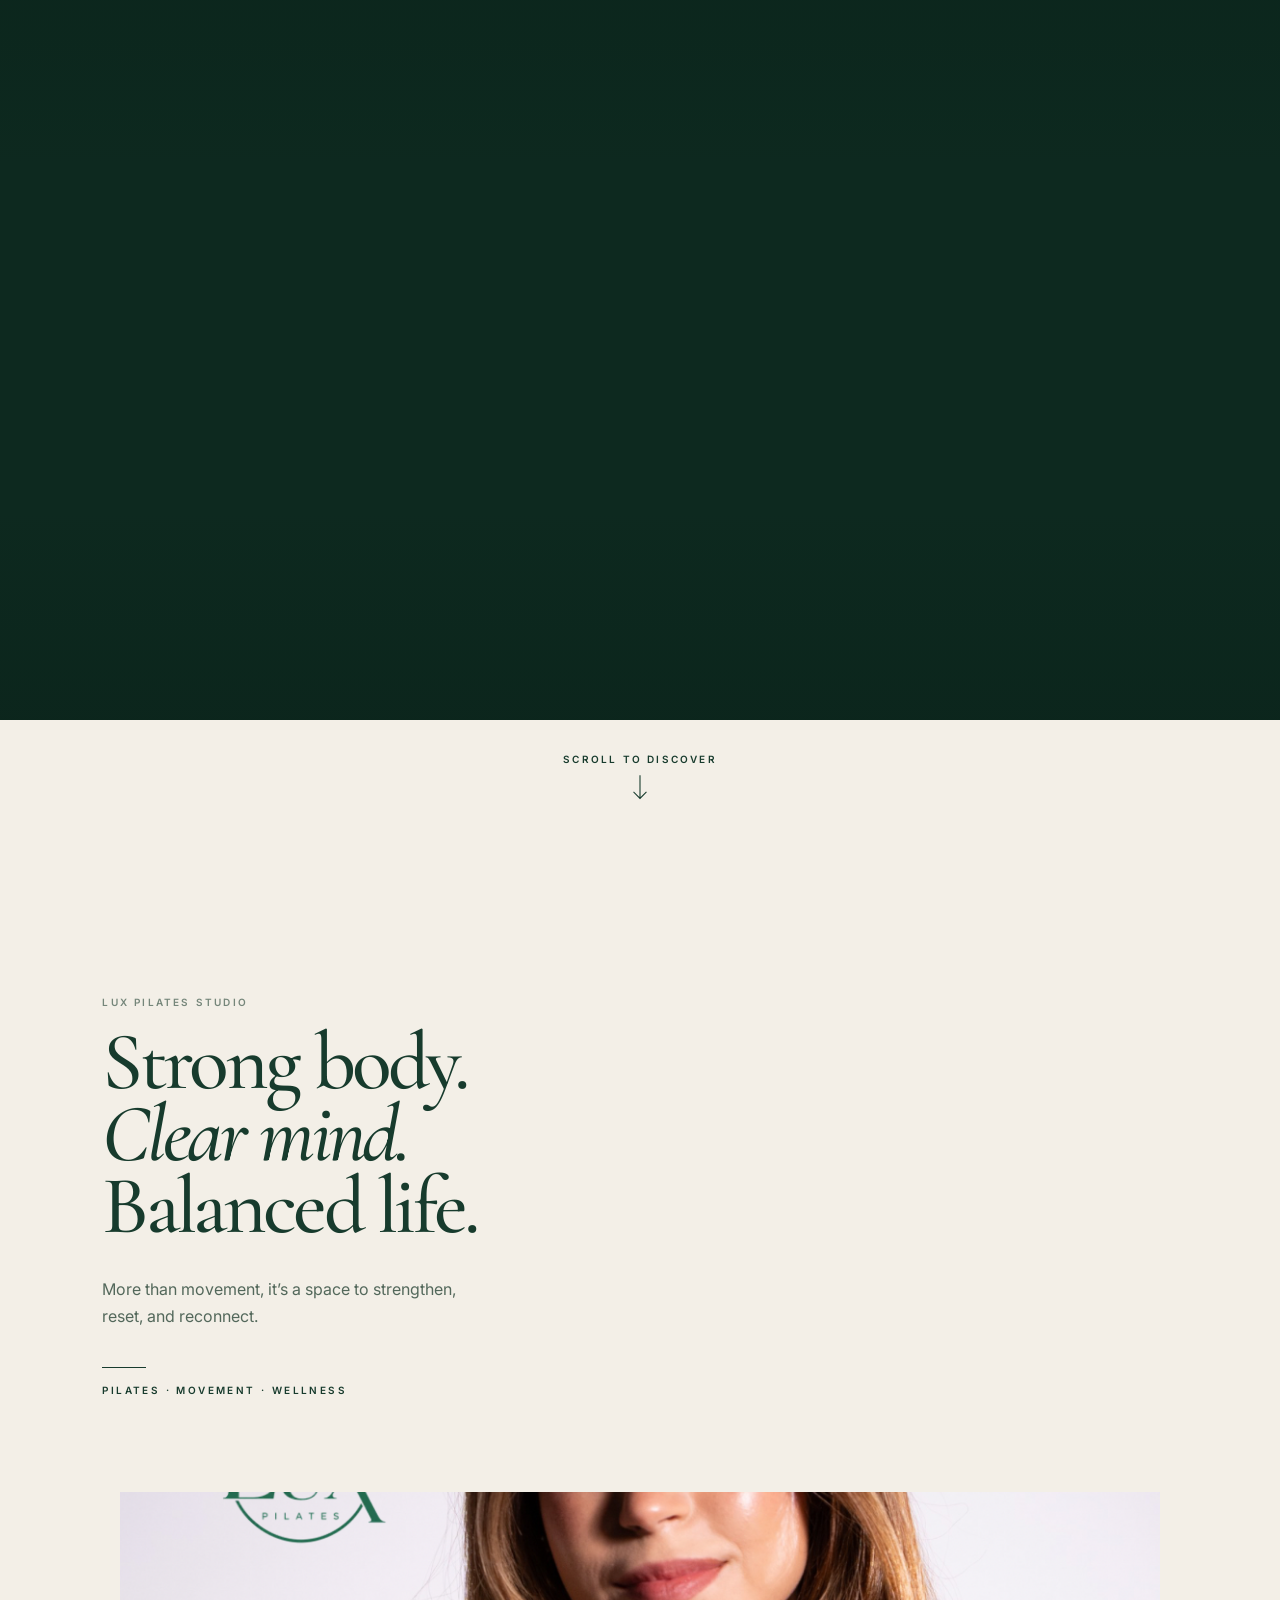
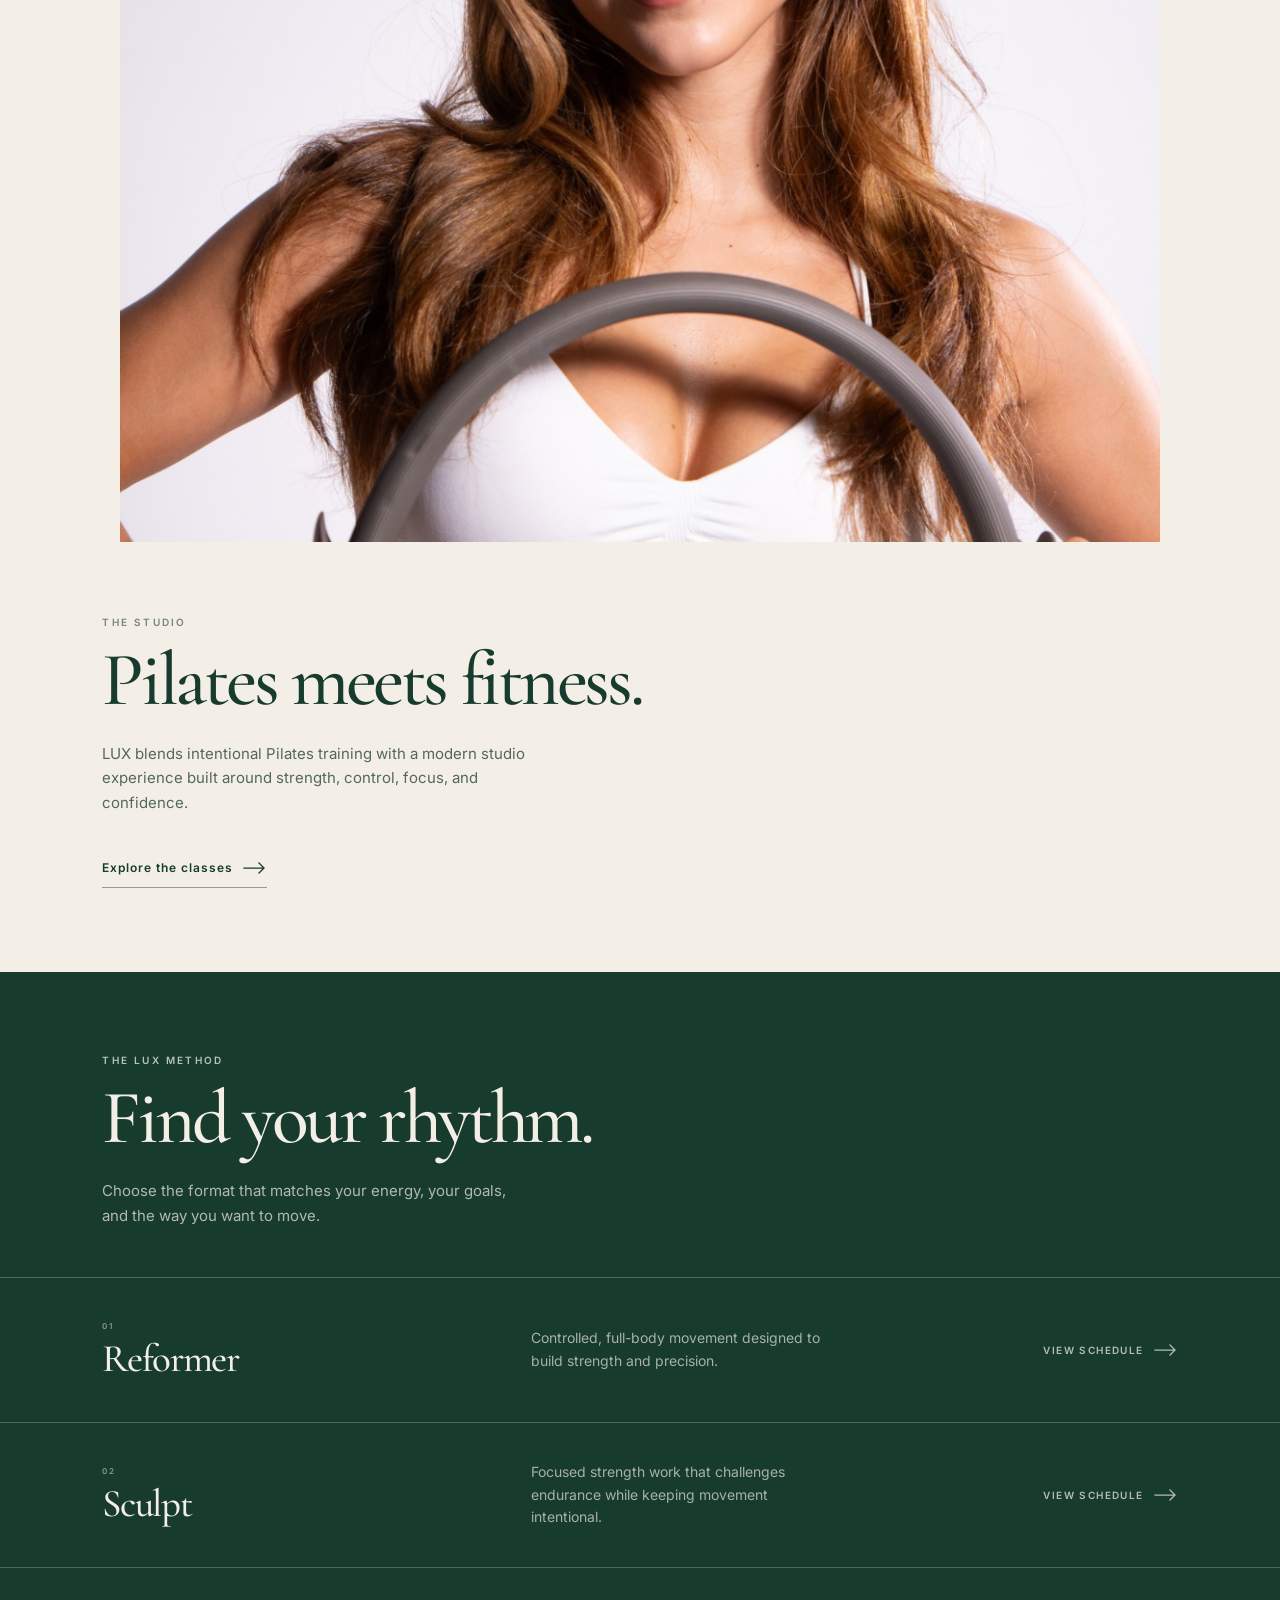
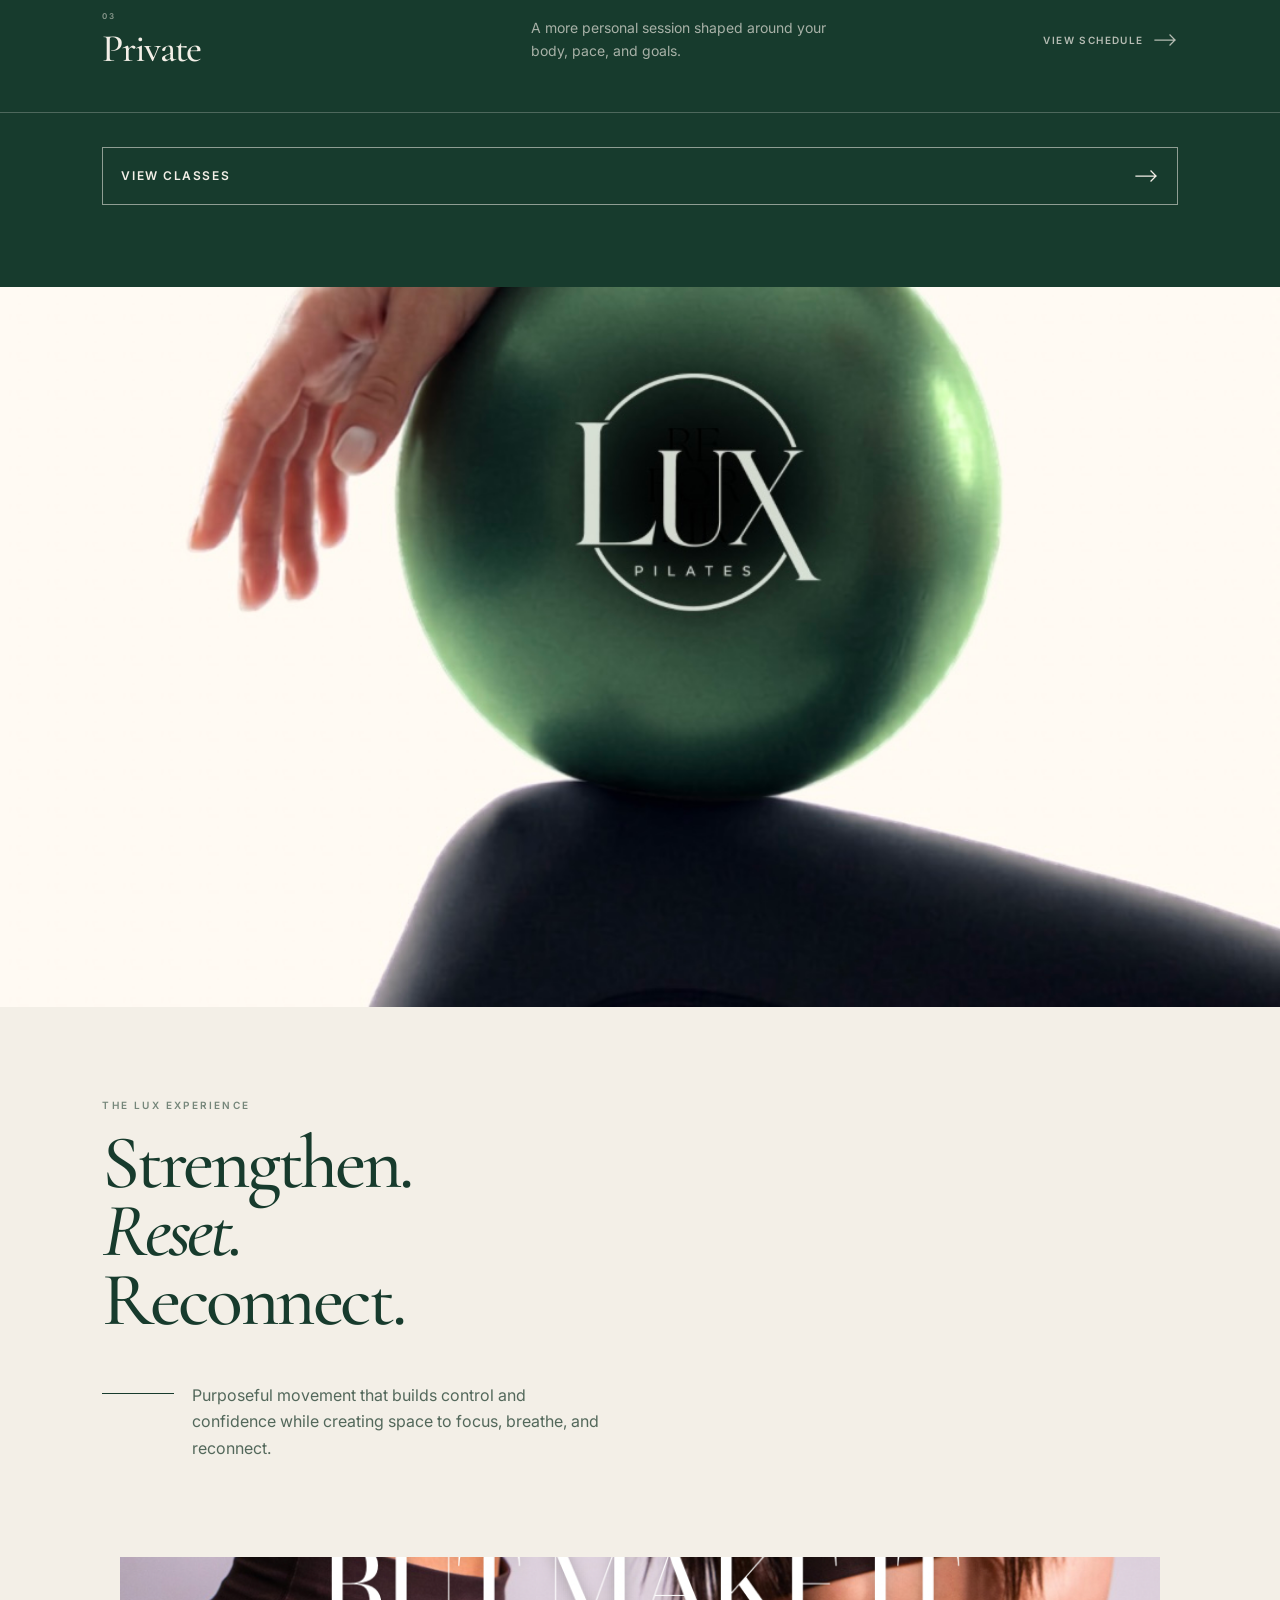
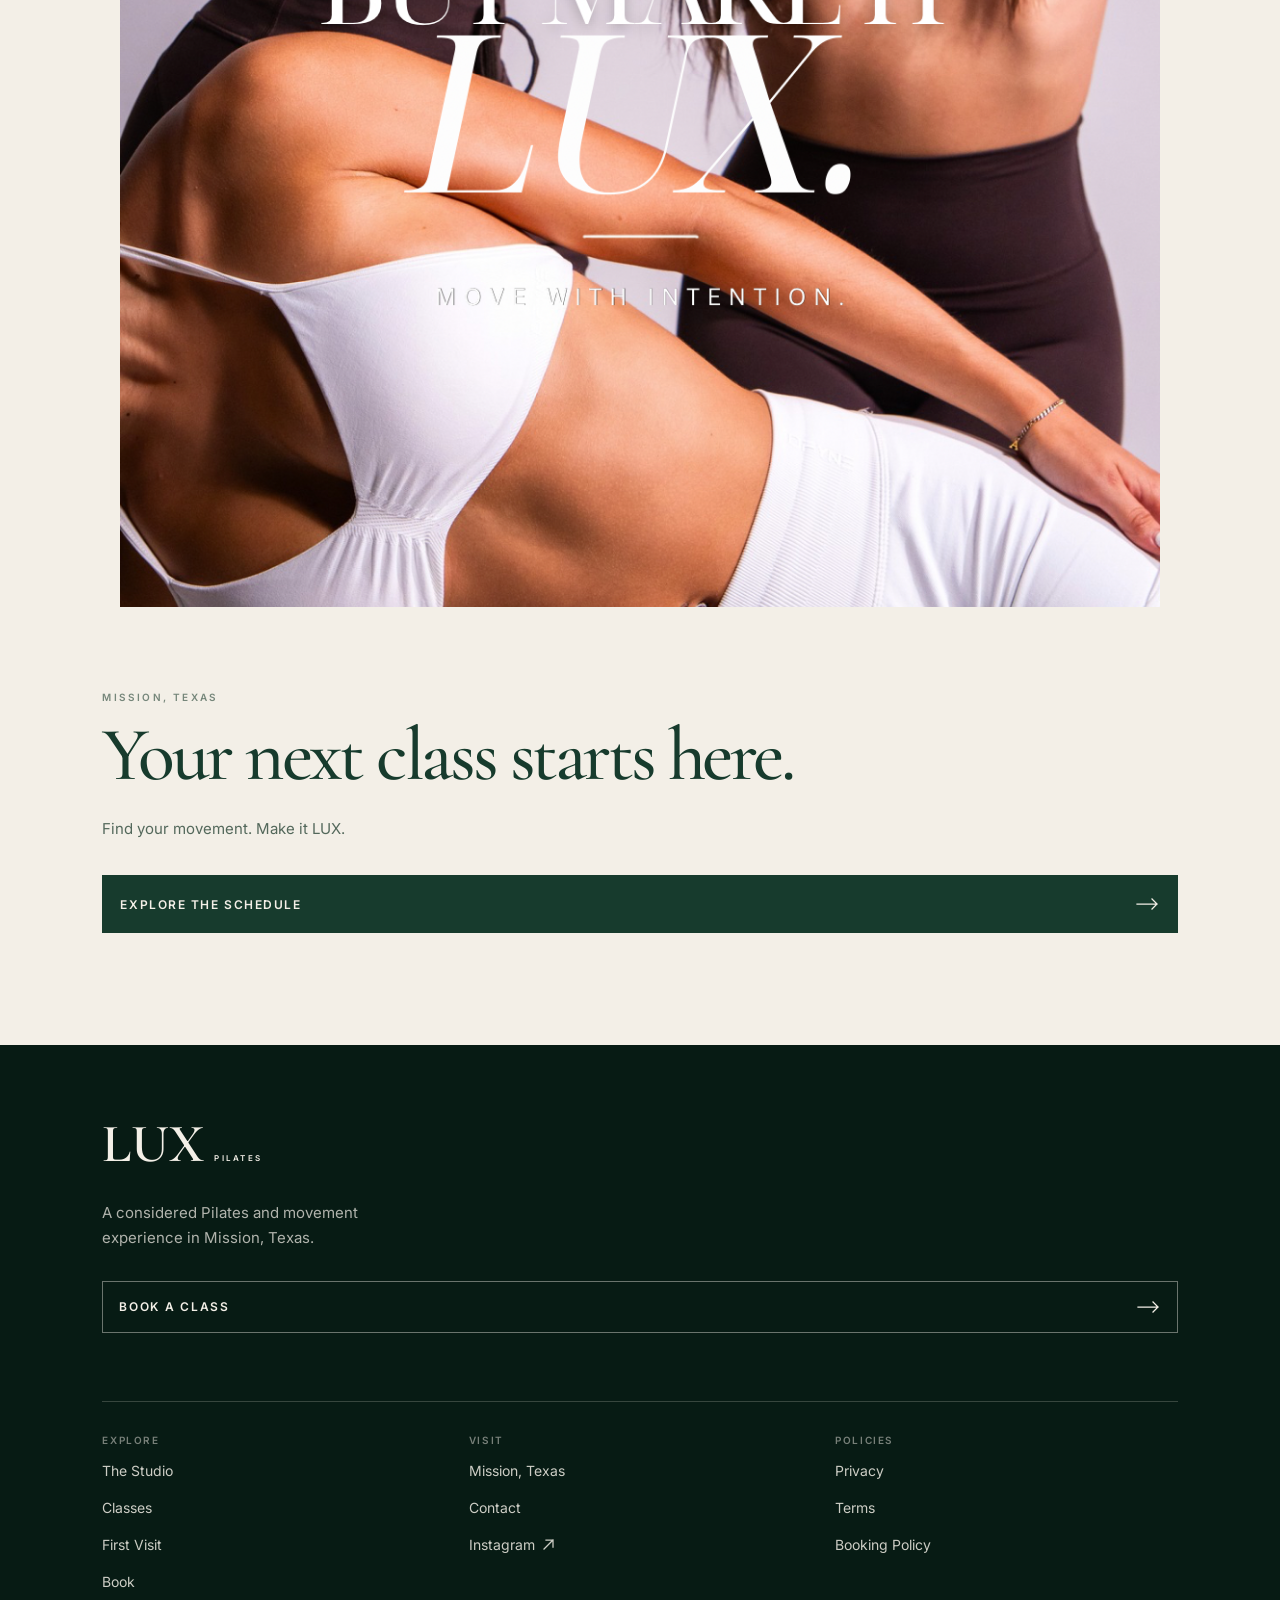
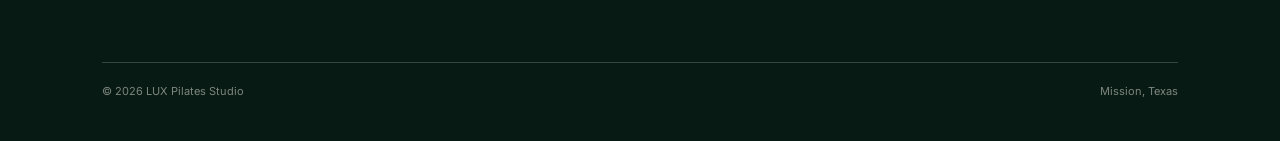
==== commit 6a46d9c0: "Increase mobile hero to four fifths" ====
--- a/index.html
+++ b/index.html
@@ -11,7 +11,7 @@
   <link rel="preconnect" href="https://fonts.googleapis.com">
   <link rel="preconnect" href="https://fonts.gstatic.com" crossorigin>
   <link href="https://fonts.googleapis.com/css2?family=Cormorant+Garamond:ital,wght@0,500;0,600;1,500&family=Inter:wght@400;500;600&display=swap" rel="stylesheet">
-  <link rel="stylesheet" href="styles.css?v=20260925-2" />
+  <link rel="stylesheet" href="styles.css?v=20260925-3" />
 </head>
 
 <body class="home-page">
--- a/styles.css
+++ b/styles.css
@@ -67,8 +67,8 @@
 
 .hero {
   position: relative;
-  min-height: 400px;
-  height: 62svh;
+  min-height: 440px;
+  height: 80svh;
   overflow: hidden;
   background: var(--forest-deep);
 }
@@ -190,13 +190,13 @@
 }
 
 .scroll-cue {
-  min-height: 38svh;
+  min-height: 20svh;
   display: flex;
   flex-direction: column;
   align-items: center;
   justify-content: center;
-  gap: 18px;
-  padding: 36px 20px calc(86px + var(--safe-bottom));
+  gap: 10px;
+  padding: 10px 20px calc(62px + var(--safe-bottom));
   color: var(--forest);
   background: var(--cream);
 }
@@ -209,7 +209,7 @@
 
 .scroll-cue svg {
   width: 20px;
-  height: 30px;
+  height: 26px;
   fill: none;
   stroke: currentColor;
   stroke-width: 1.25;
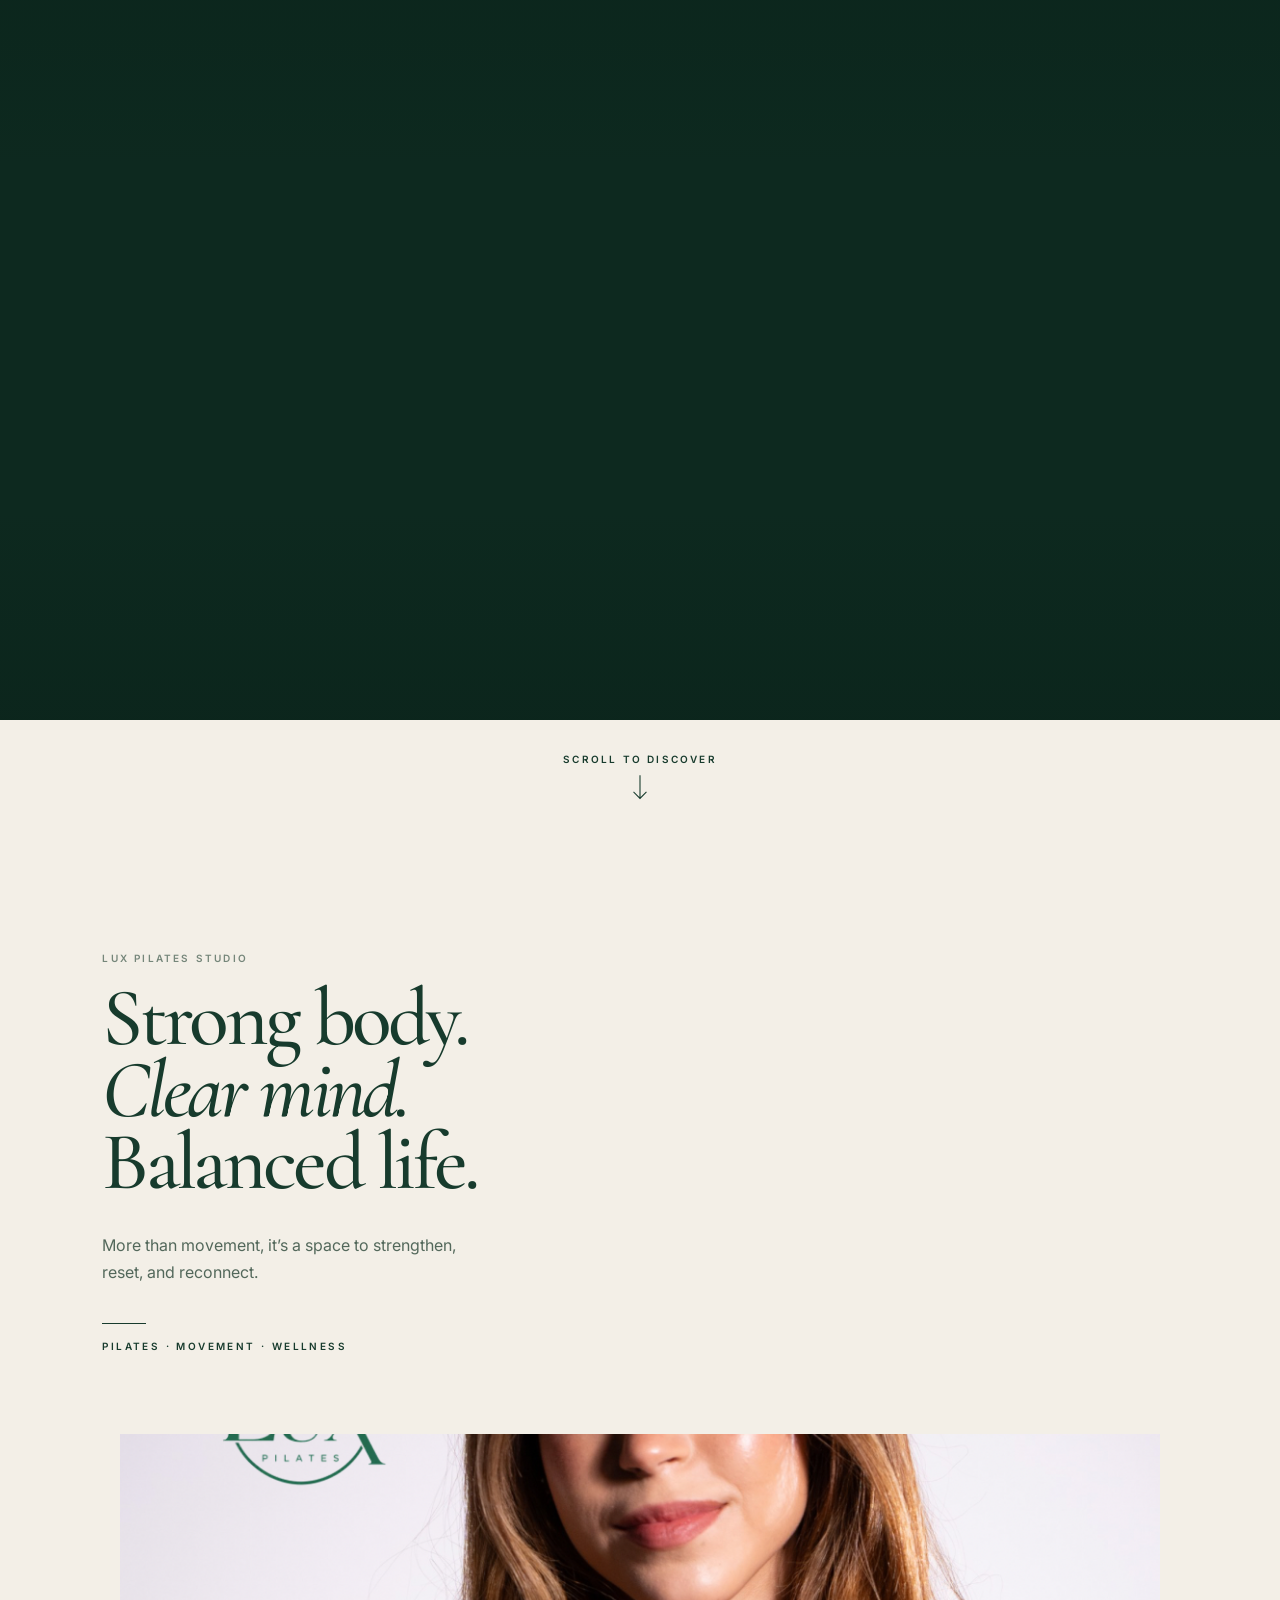
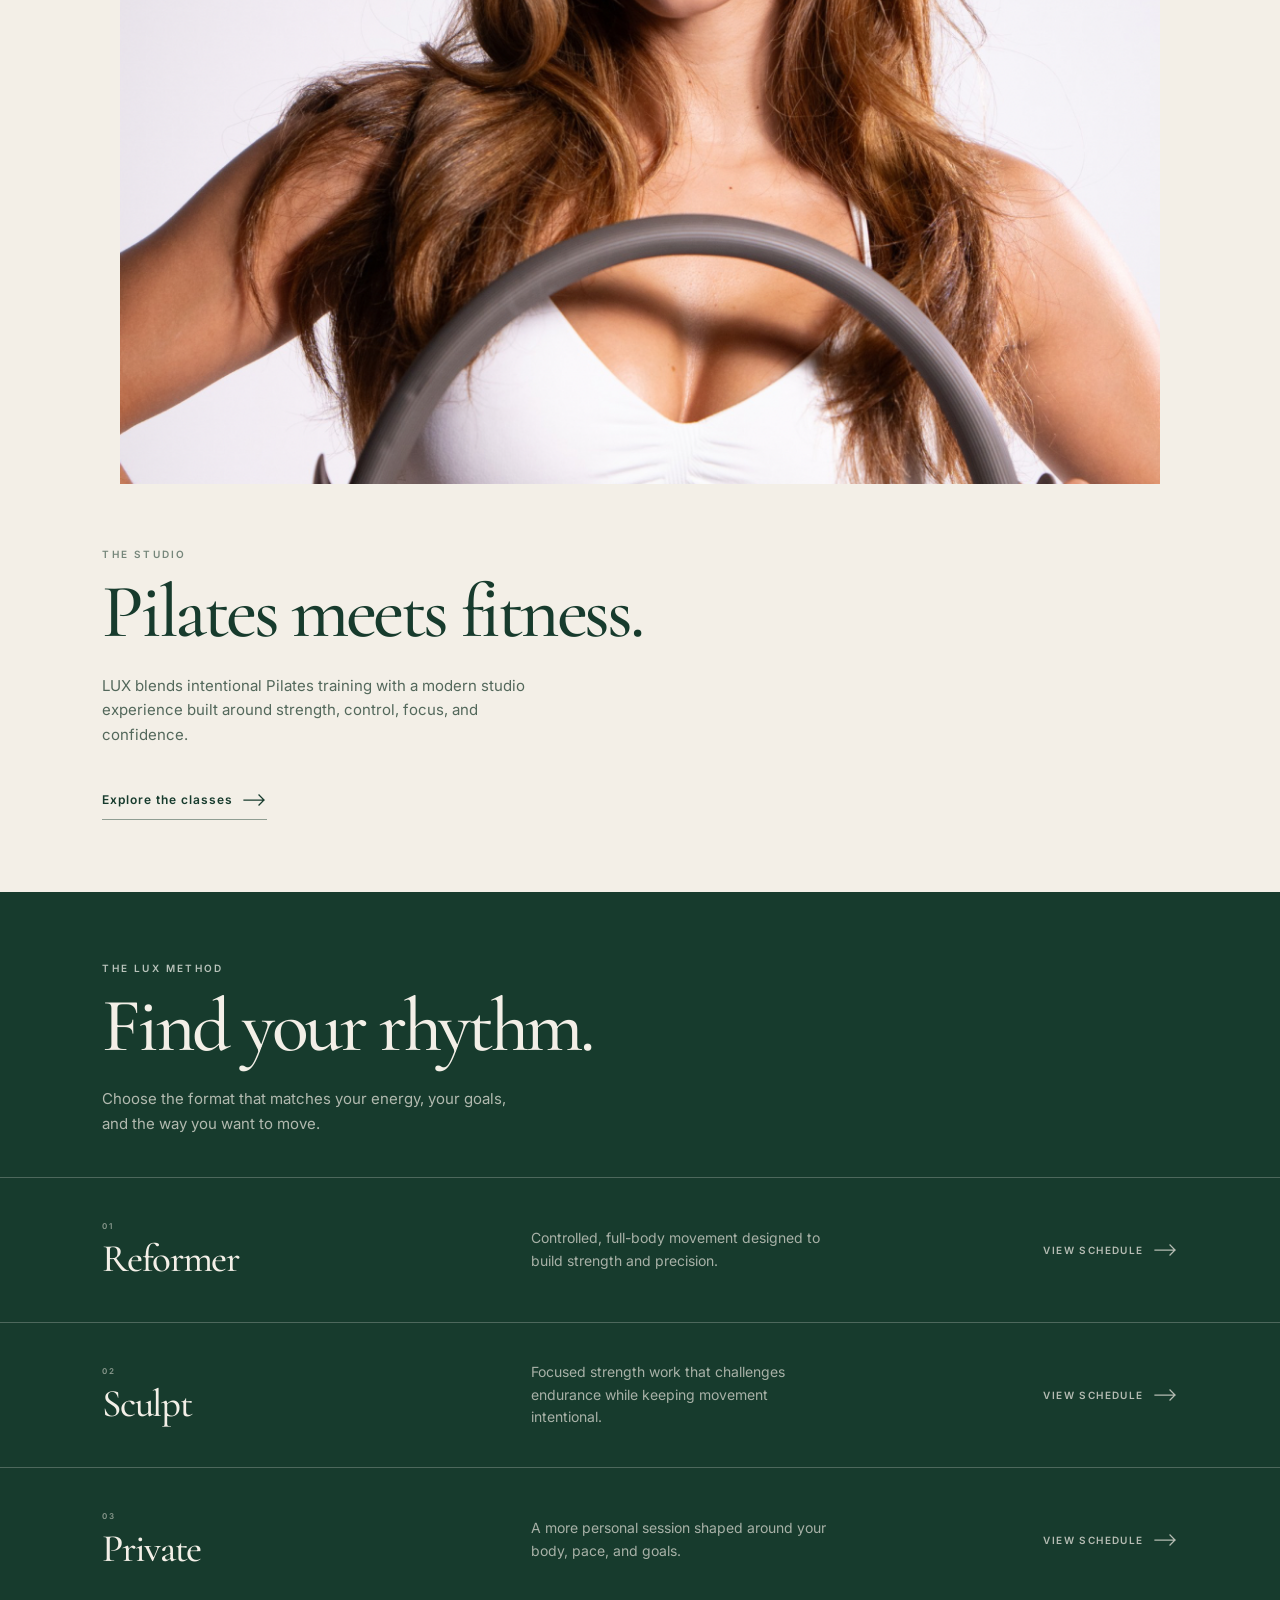
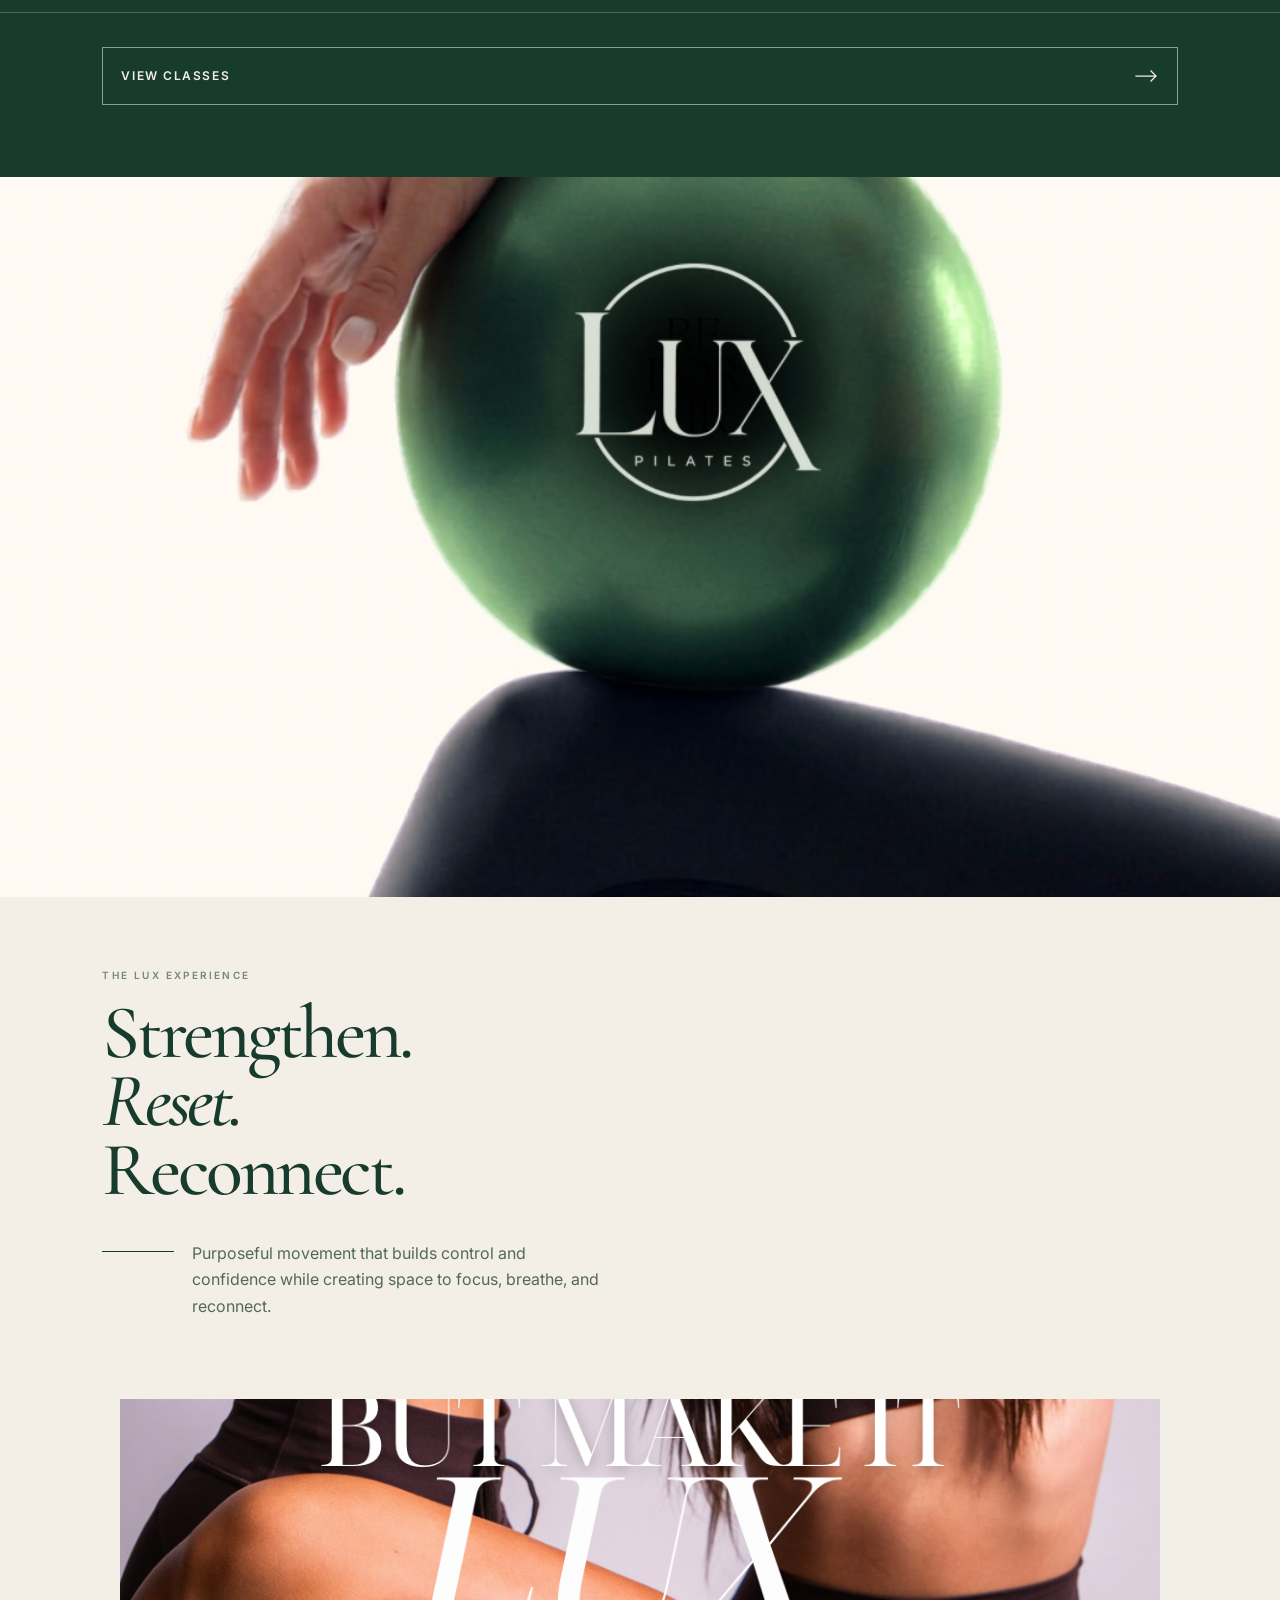
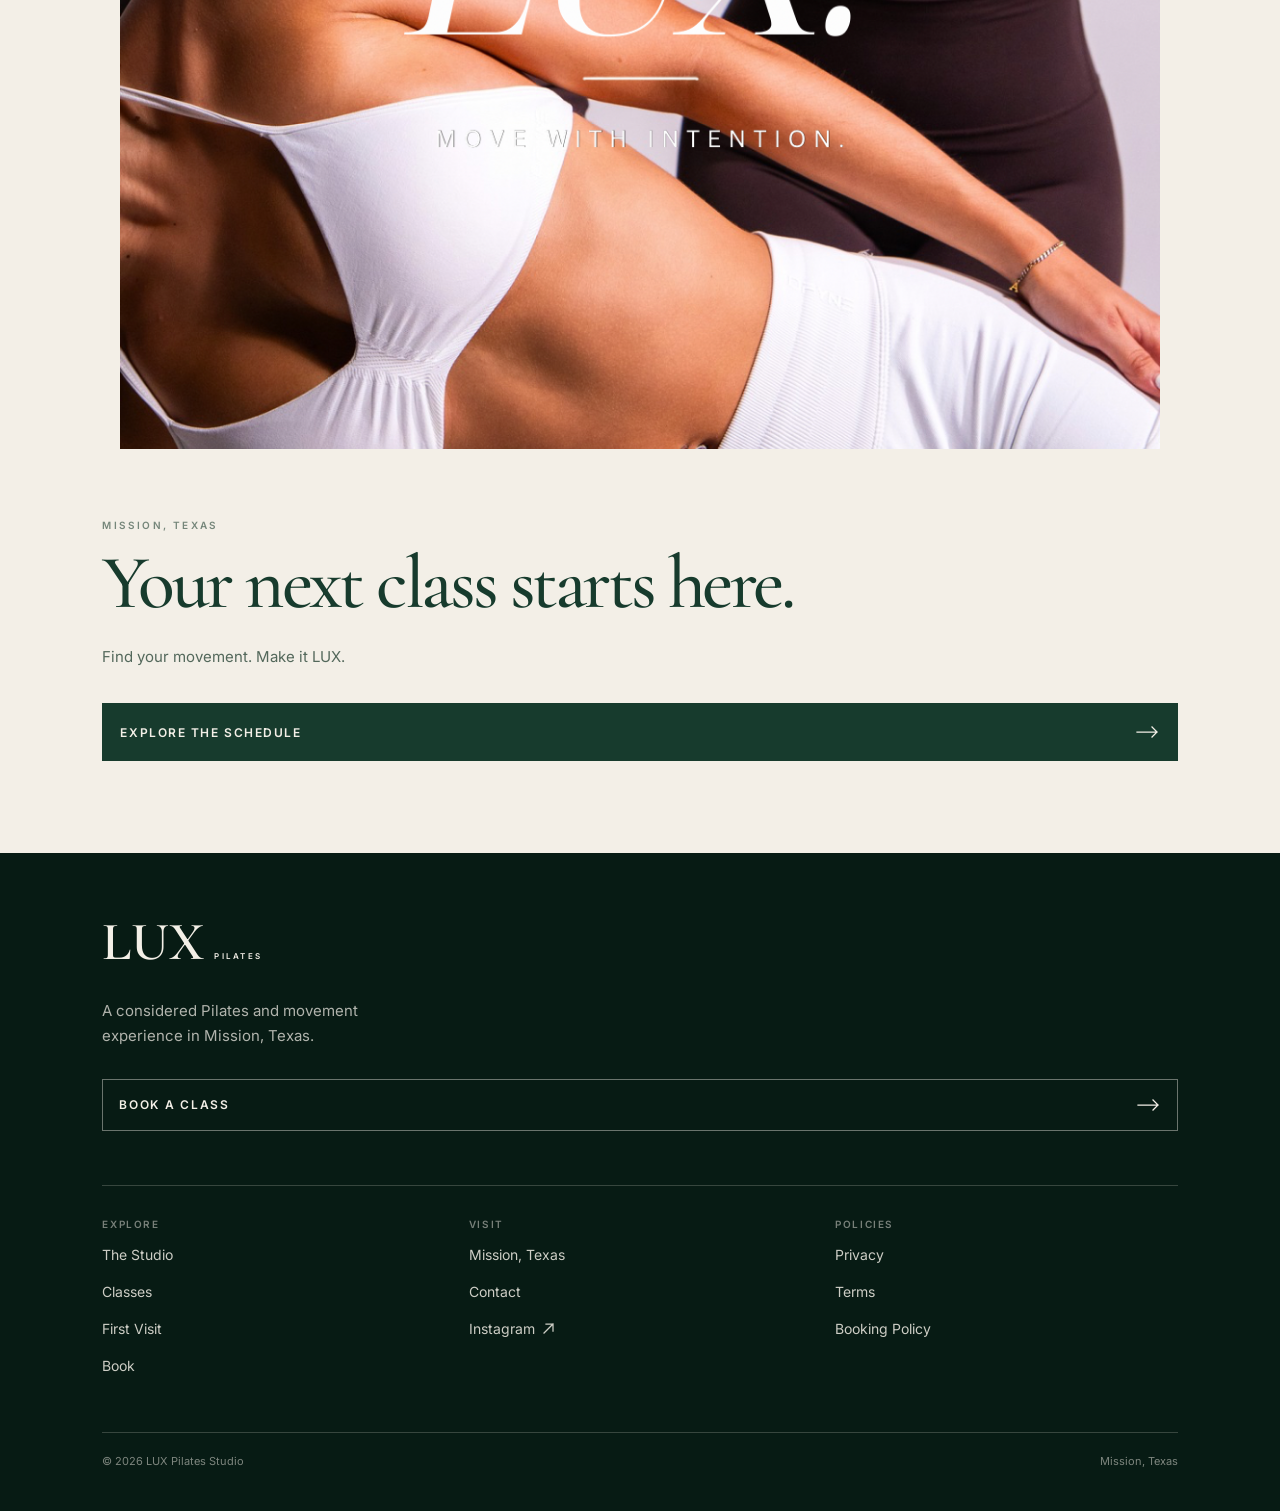
==== commit 6f2cfaa6: "Tighten homepage vertical rhythm" ====
--- a/index.html
+++ b/index.html
@@ -11,7 +11,7 @@
   <link rel="preconnect" href="https://fonts.googleapis.com">
   <link rel="preconnect" href="https://fonts.gstatic.com" crossorigin>
   <link href="https://fonts.googleapis.com/css2?family=Cormorant+Garamond:ital,wght@0,500;0,600;1,500&family=Inter:wght@400;500;600&display=swap" rel="stylesheet">
-  <link rel="stylesheet" href="styles.css?v=20260925-3" />
+  <link rel="stylesheet" href="styles.css?v=20260925-4" />
 </head>
 
 <body class="home-page">
--- a/styles.css
+++ b/styles.css
@@ -324,8 +324,8 @@
   display: flex;
   flex-direction: column;
   justify-content: center;
-  padding-top: 96px;
-  padding-bottom: 96px;
+  padding-top: 52px;
+  padding-bottom: 82px;
 }
 
 .brand-manifesto h1,
@@ -403,8 +403,8 @@
 }
 
 .intro-copy {
-  padding-top: 74px;
-  padding-bottom: 84px;
+  padding-top: 64px;
+  padding-bottom: 72px;
 }
 
 .intro-copy h2,
@@ -440,8 +440,8 @@
 }
 
 .class-section {
-  padding-top: 82px;
-  padding-bottom: 82px;
+  padding-top: 70px;
+  padding-bottom: 72px;
   color: var(--cream);
   background: var(--forest);
 }
@@ -451,7 +451,7 @@
 }
 
 .class-section__header {
-  padding-bottom: 48px;
+  padding-bottom: 40px;
 }
 
 .class-section__header > p:not(.eyebrow) {
@@ -542,8 +542,8 @@
 }
 
 .lux-values {
-  padding-top: 92px;
-  padding-bottom: 96px;
+  padding-top: 72px;
+  padding-bottom: 80px;
 }
 
 .lux-values h2 em {
@@ -551,7 +551,7 @@
 }
 
 .lux-values__statement {
-  margin-top: 48px;
+  margin-top: 36px;
   display: grid;
   grid-template-columns: 46px 1fr;
   gap: 18px;
@@ -573,13 +573,13 @@
 }
 
 .closing-cta {
-  padding-top: 84px;
-  padding-bottom: 112px;
+  padding-top: 70px;
+  padding-bottom: 92px;
 }
 
 .site-footer {
   padding:
-    72px
+    62px
     23px
     calc(42px + env(safe-area-inset-bottom));
   color: var(--cream);
@@ -627,7 +627,7 @@
 }
 
 .site-footer__grid {
-  margin-top: 68px;
+  margin-top: 54px;
   padding-top: 32px;
   display: grid;
   grid-template-columns: repeat(2, minmax(0, 1fr));
@@ -663,7 +663,7 @@
 }
 
 .site-footer__bottom {
-  margin-top: 68px;
+  margin-top: 54px;
   padding-top: 20px;
   display: flex;
   justify-content: space-between;
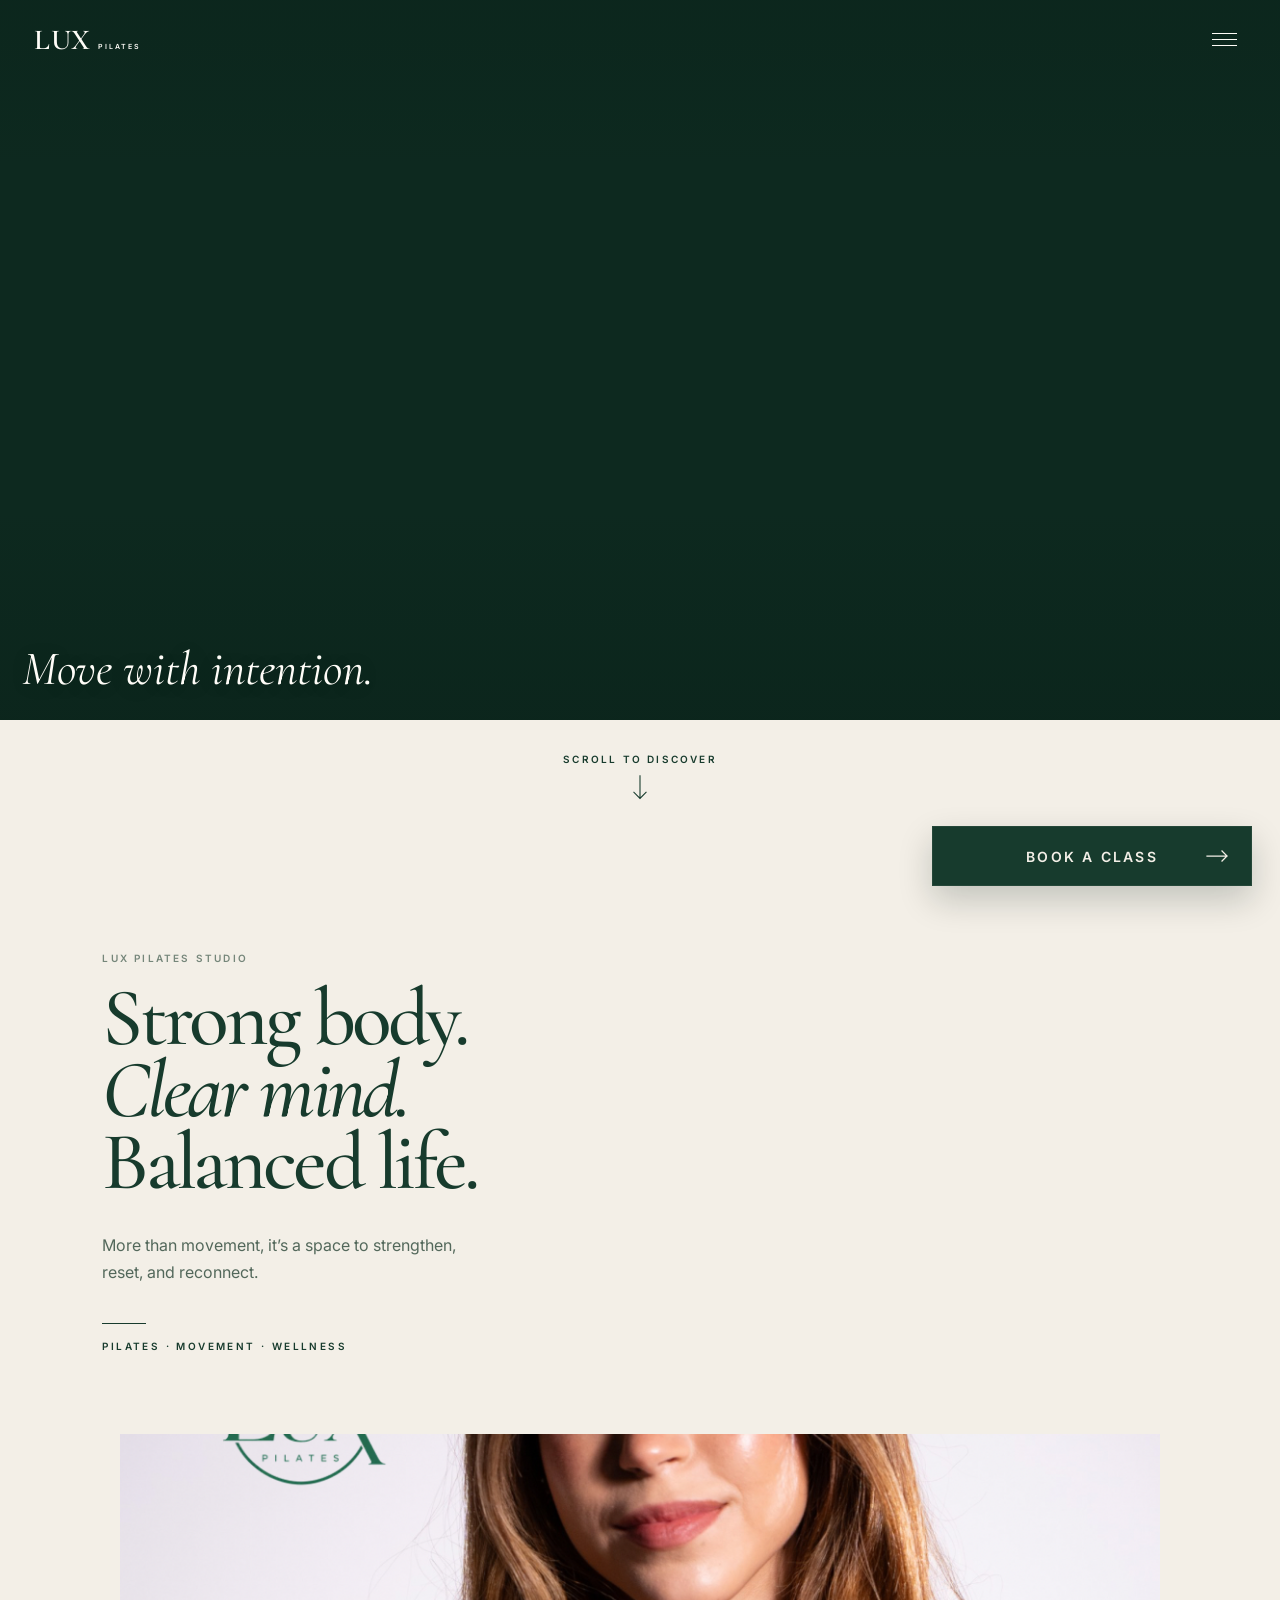
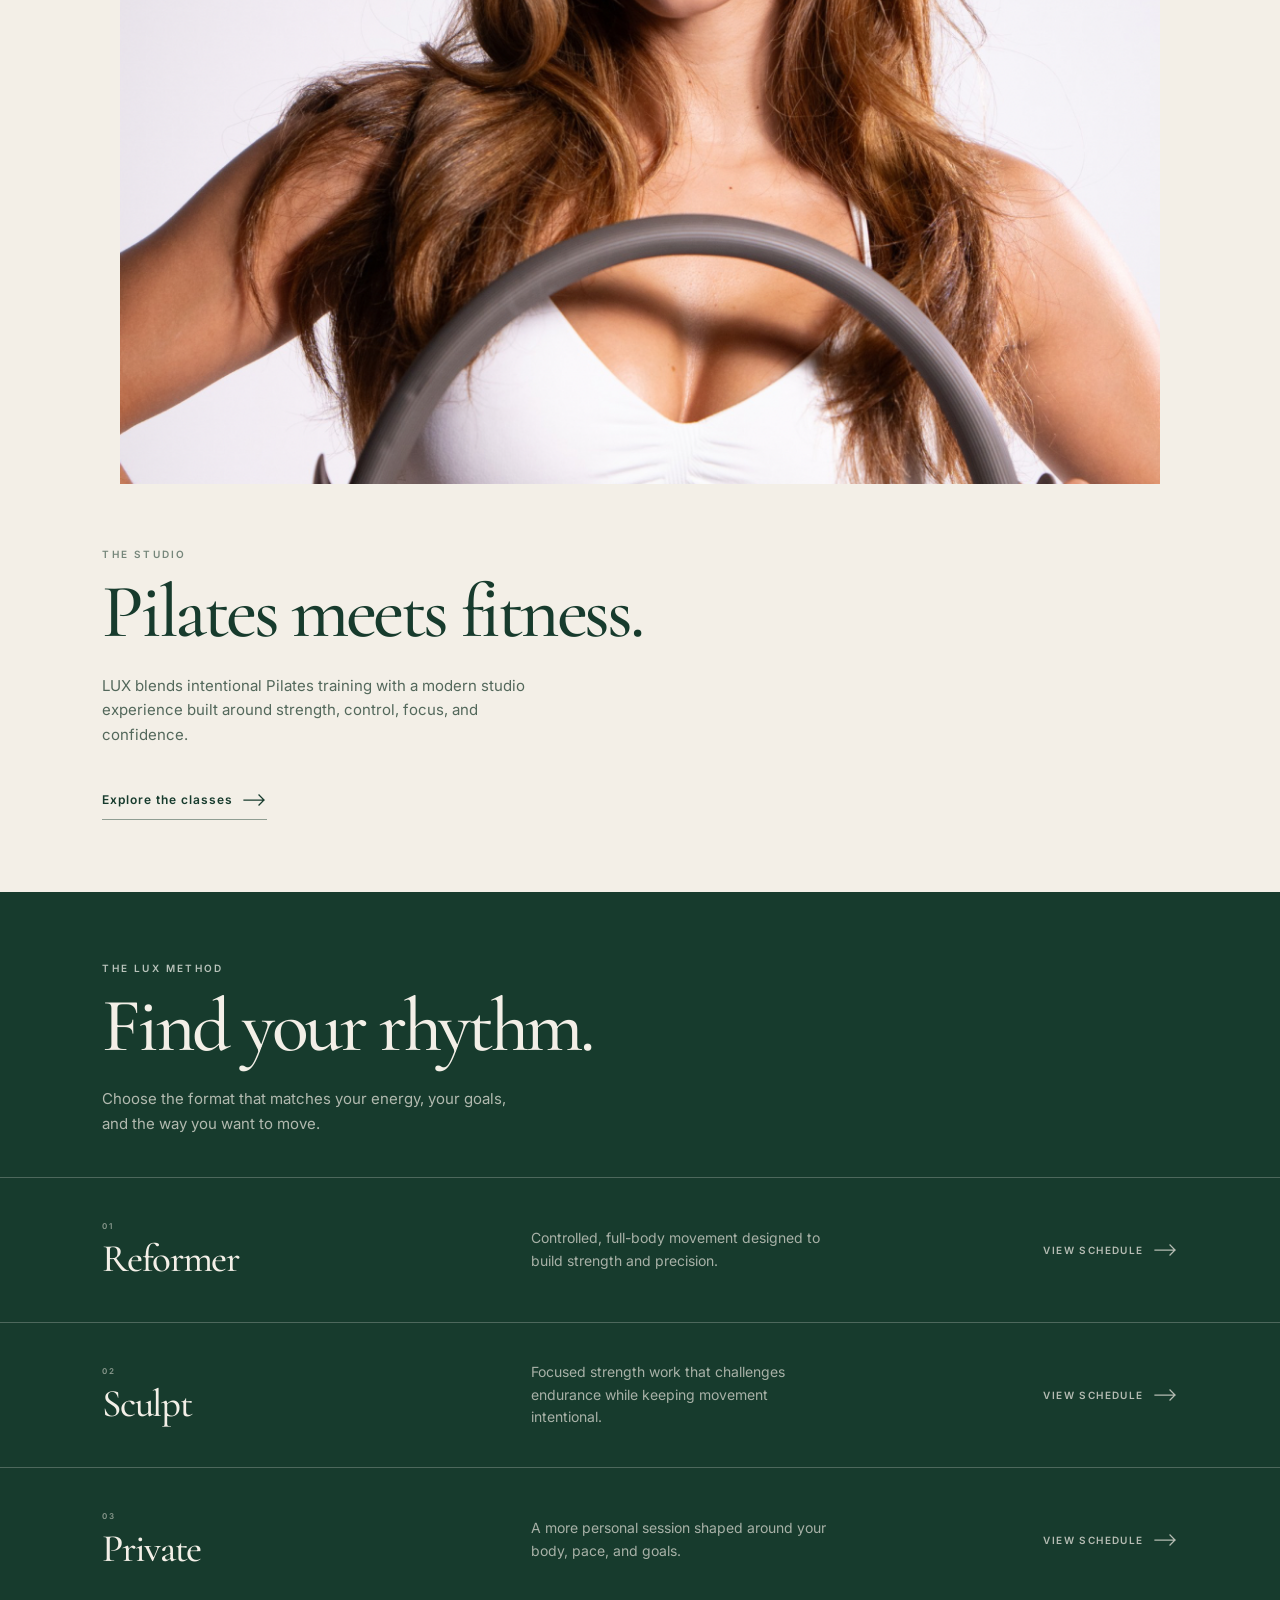
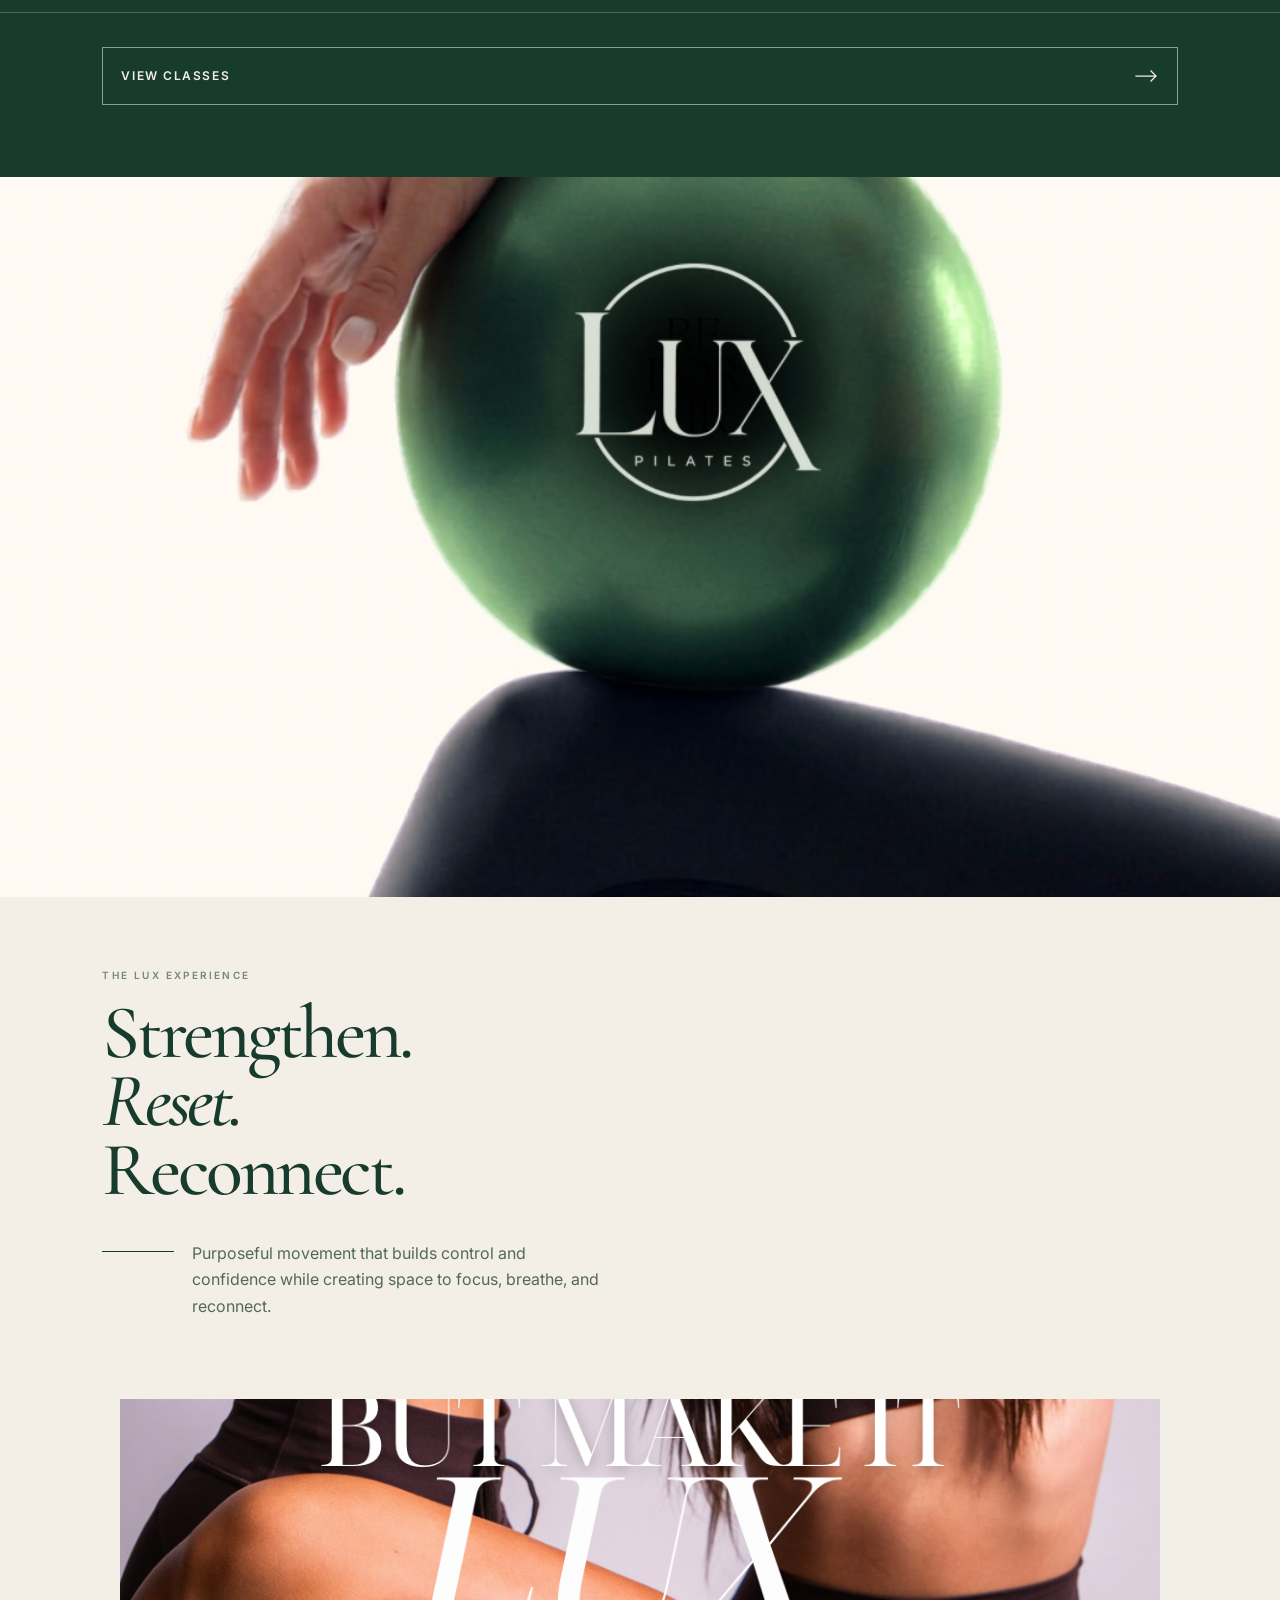
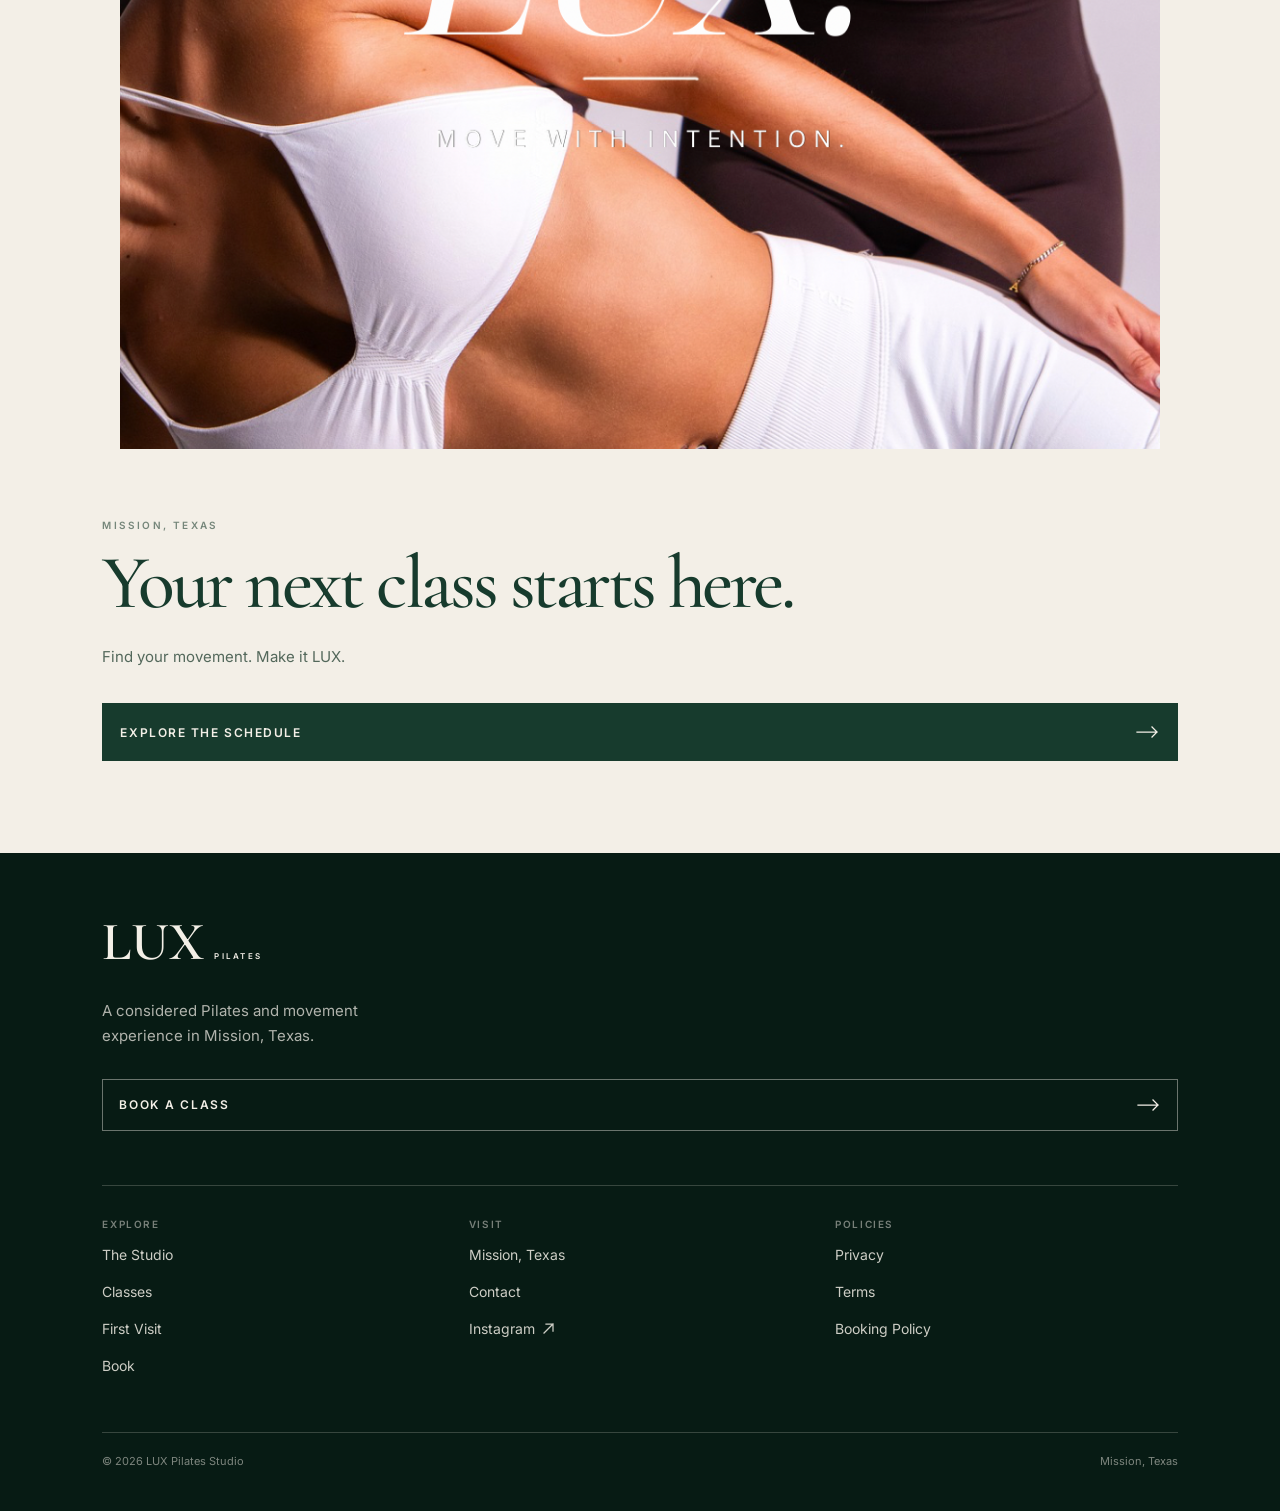
==== commit 159823b4: "Speed up homepage controls reveal" ====
--- a/index.html
+++ b/index.html
@@ -11,7 +11,7 @@
   <link rel="preconnect" href="https://fonts.googleapis.com">
   <link rel="preconnect" href="https://fonts.gstatic.com" crossorigin>
   <link href="https://fonts.googleapis.com/css2?family=Cormorant+Garamond:ital,wght@0,500;0,600;1,500&family=Inter:wght@400;500;600&display=swap" rel="stylesheet">
-  <link rel="stylesheet" href="styles.css?v=20260925-4" />
+  <link rel="stylesheet" href="styles.css?v=20260925-5" />
 </head>
 
 <body class="home-page">
@@ -210,6 +210,6 @@
     </div>
   </aside>
 
-  <script src="script.js?v=20260925-2"></script>
+  <script src="script.js?v=20260925-3"></script>
 </body>
 </html>
--- a/styles.css
+++ b/styles.css
@@ -232,19 +232,24 @@
   min-height: 60px;
   display: flex;
   align-items: center;
-  justify-content: space-between;
+  justify-content: center;
   padding: 0 21px;
   color: var(--cream);
   background: var(--forest);
   border: 1px solid rgba(255,255,255,.06);
   box-shadow: 0 14px 34px rgba(7, 27, 20, 0.2);
-  font-size: 12px;
+  font-size: 14px;
   font-weight: 600;
   letter-spacing: 0.16em;
   transition:
     opacity 750ms cubic-bezier(.22,.61,.36,1),
     transform 750ms cubic-bezier(.22,.61,.36,1),
     background 180ms ease;
+}
+
+.booking-cta .icon-arrow {
+  position: absolute;
+  right: 21px;
 }
 
 .booking-cta.is-hidden {
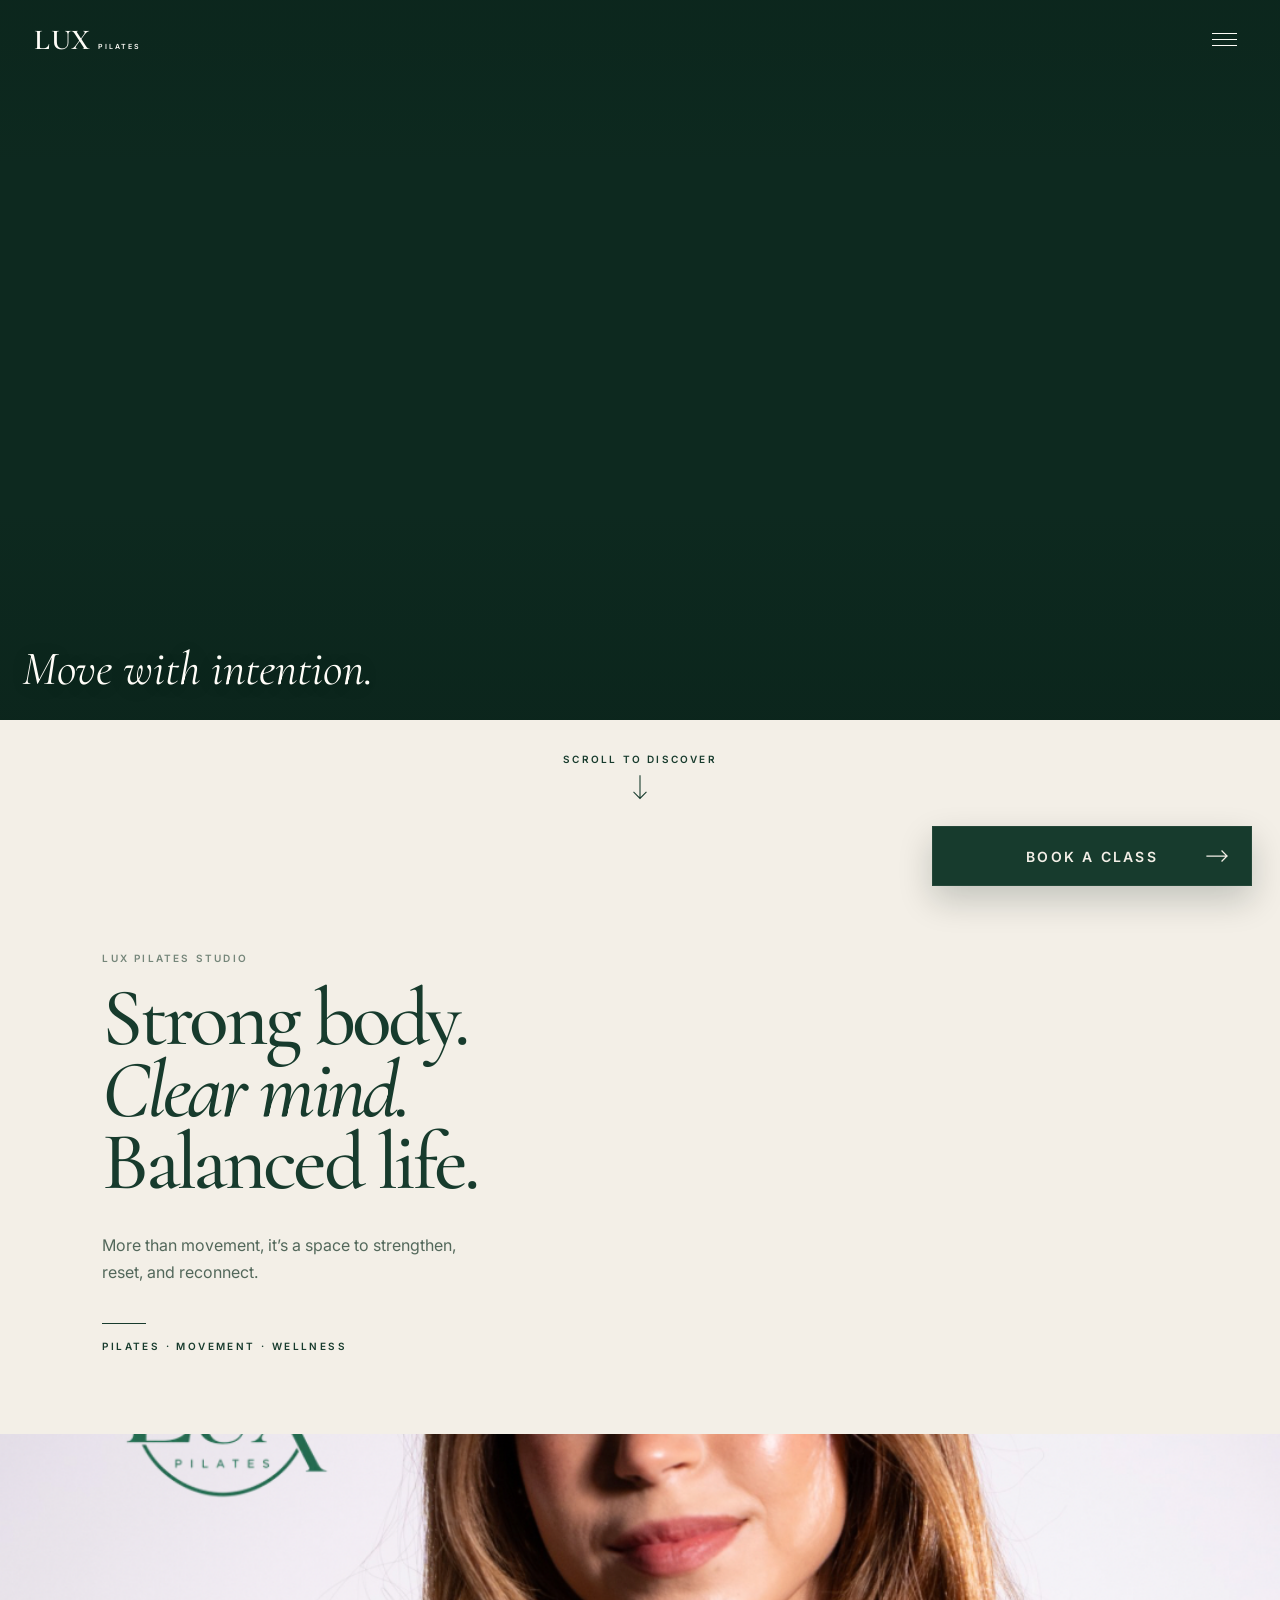
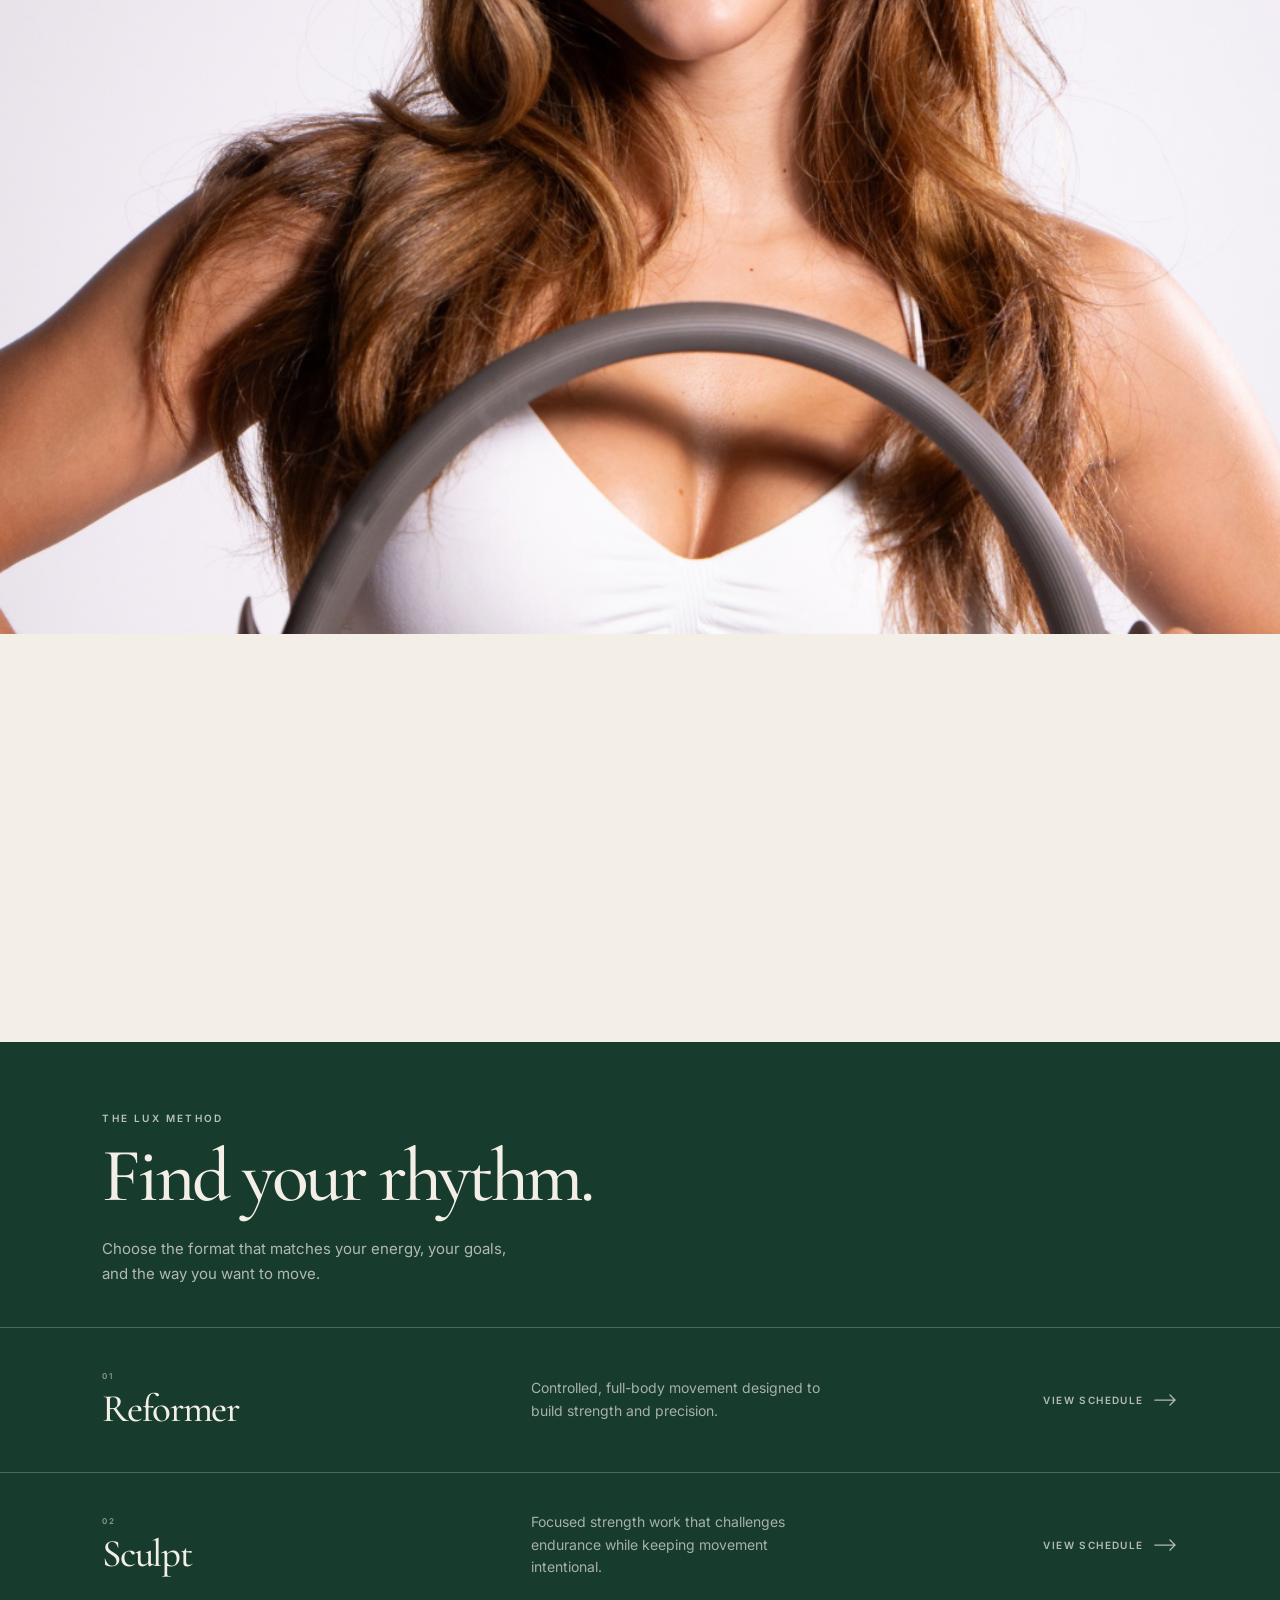
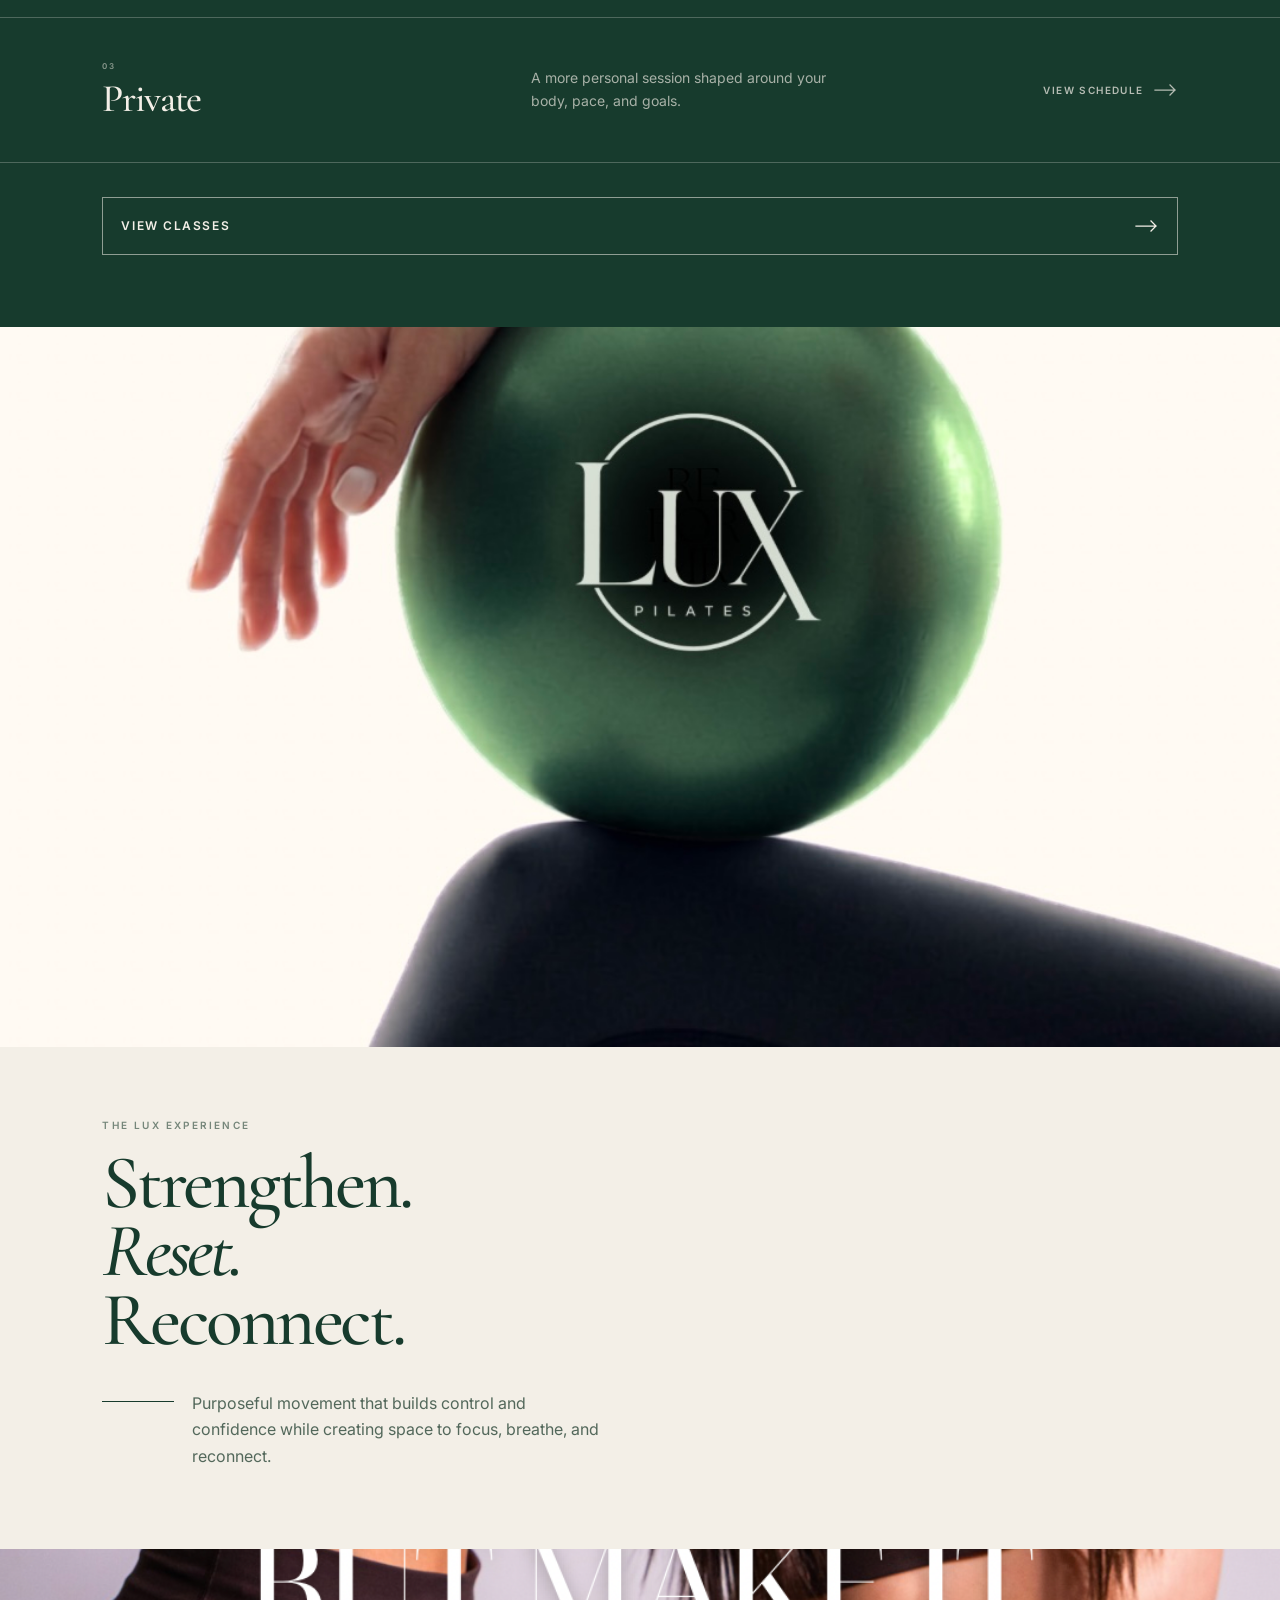
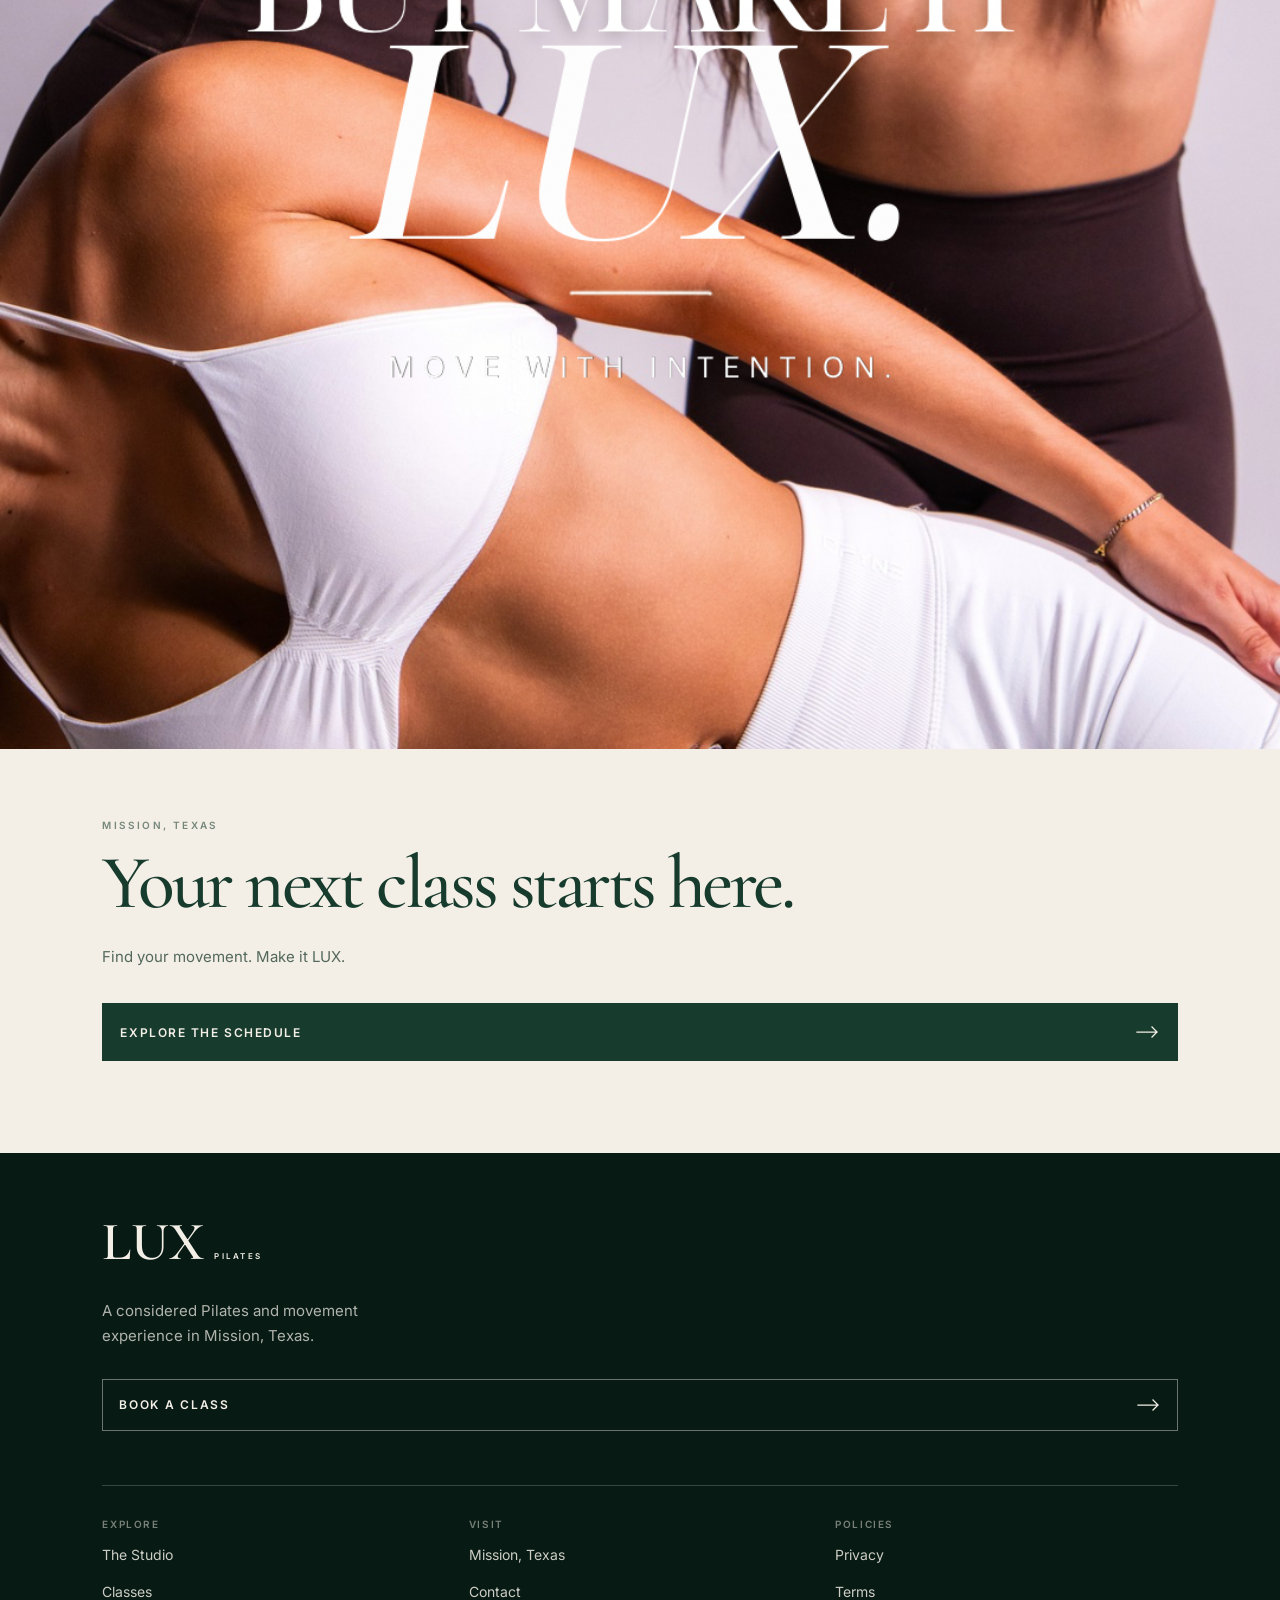
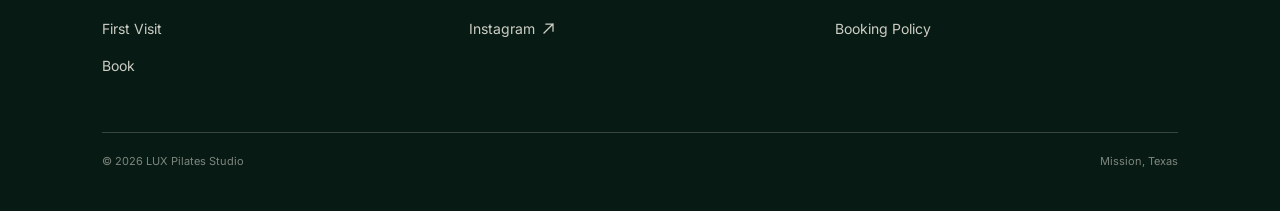
==== commit f2095213: "Make editorial images full bleed" ====
--- a/index.html
+++ b/index.html
@@ -11,7 +11,7 @@
   <link rel="preconnect" href="https://fonts.googleapis.com">
   <link rel="preconnect" href="https://fonts.gstatic.com" crossorigin>
   <link href="https://fonts.googleapis.com/css2?family=Cormorant+Garamond:ital,wght@0,500;0,600;1,500&family=Inter:wght@400;500;600&display=swap" rel="stylesheet">
-  <link rel="stylesheet" href="styles.css?v=20260925-5" />
+  <link rel="stylesheet" href="styles.css?v=20260925-6" />
 </head>
 
 <body class="home-page">
--- a/styles.css
+++ b/styles.css
@@ -378,8 +378,8 @@
 }
 
 .editorial-image {
-  width: calc(100% - 28px);
-  margin: 0 14px;
+  width: 100%;
+  margin: 0;
   background-color: var(--cream-2);
   background-repeat: no-repeat;
   background-size: cover;
@@ -1240,9 +1240,9 @@
   }
 
   .editorial-image {
-    width: min(84vw, 1040px);
-    margin-left: auto;
-    margin-right: auto;
+    width: 100%;
+    margin-left: 0;
+    margin-right: 0;
     aspect-ratio: 16 / 10;
   }
 
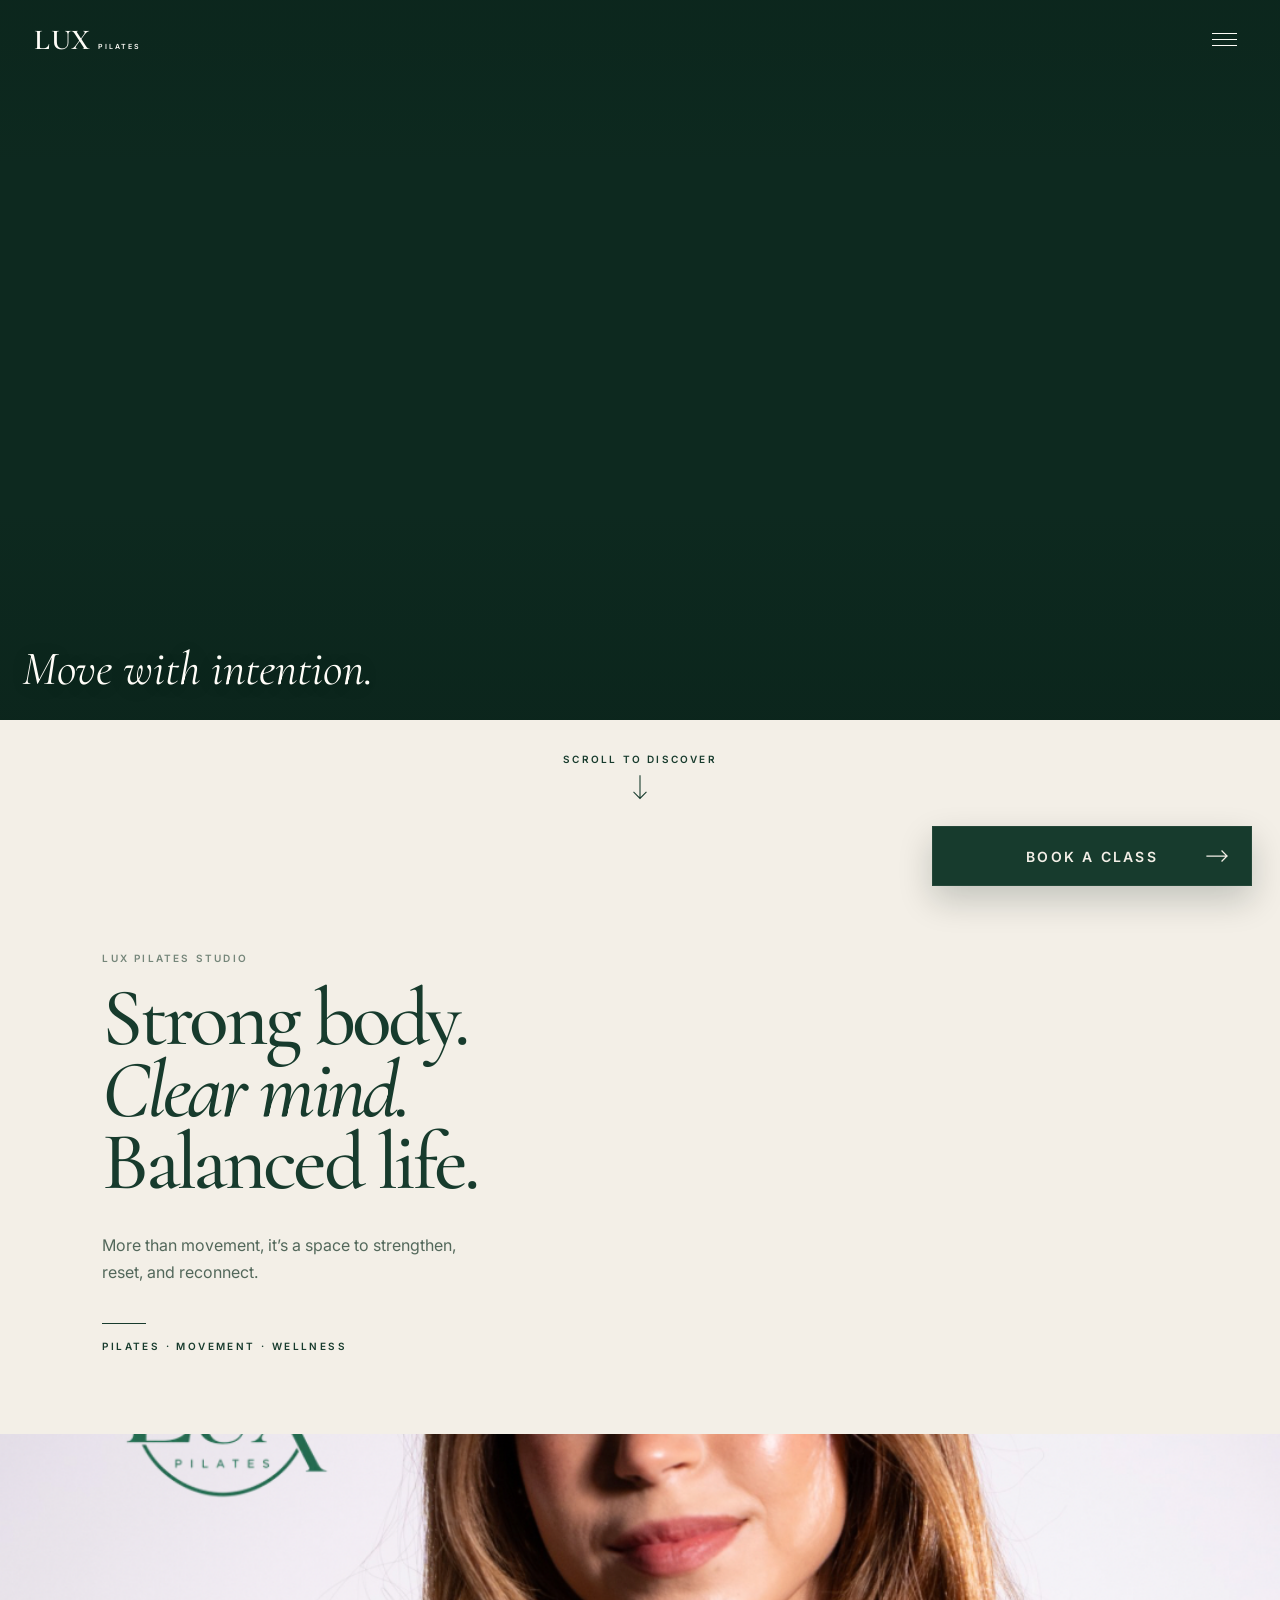
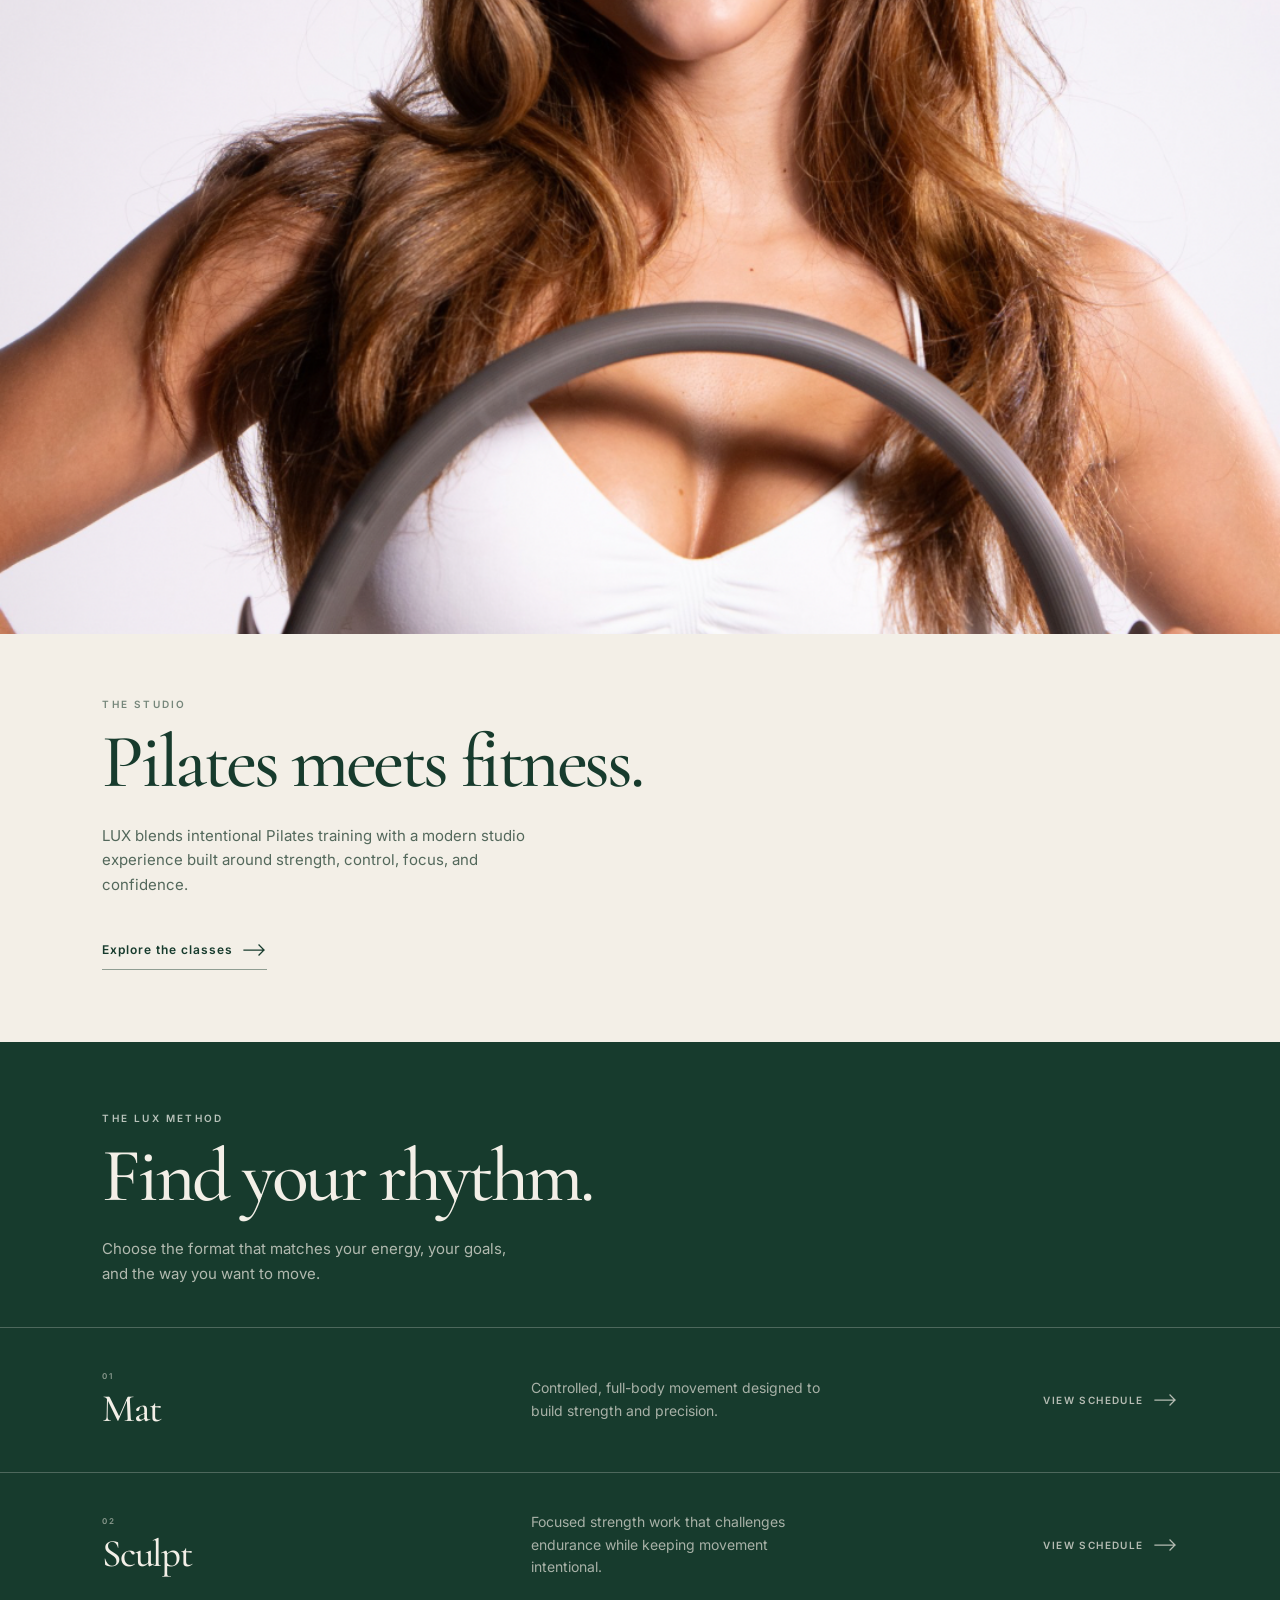
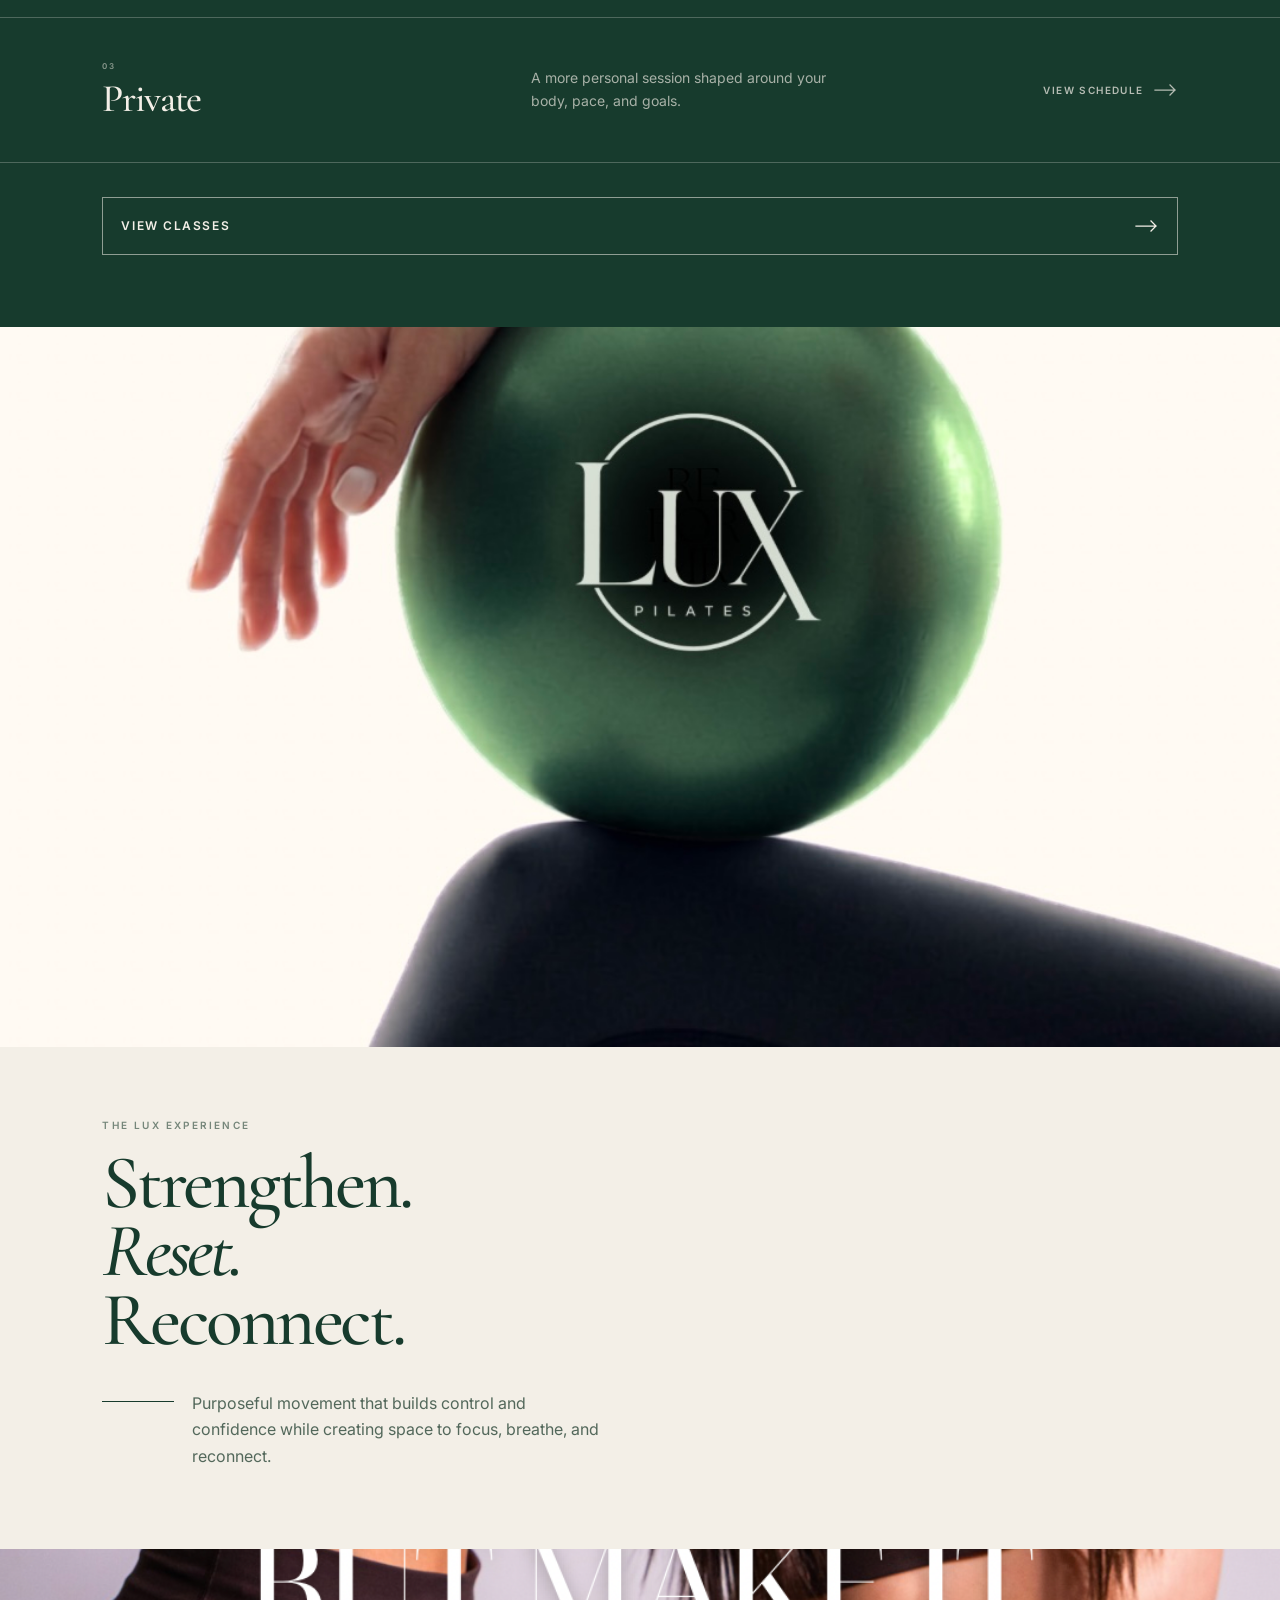
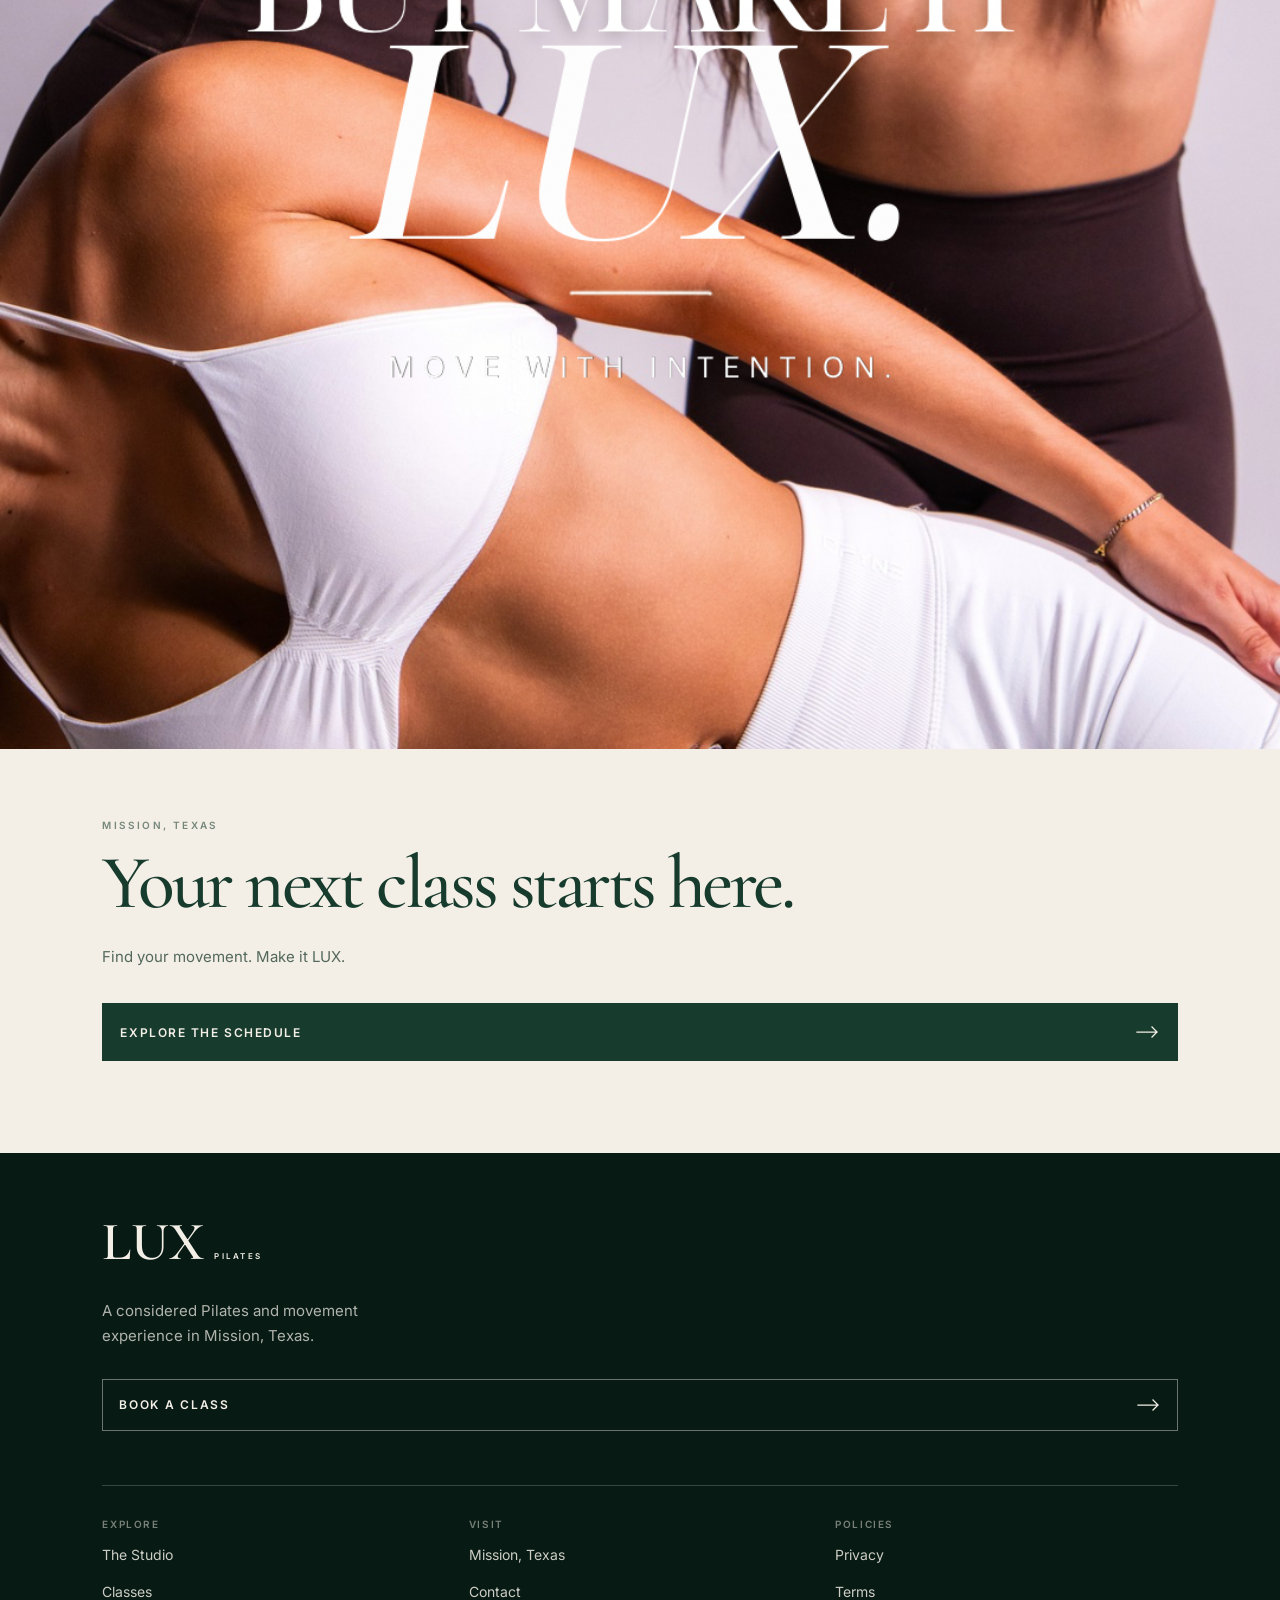
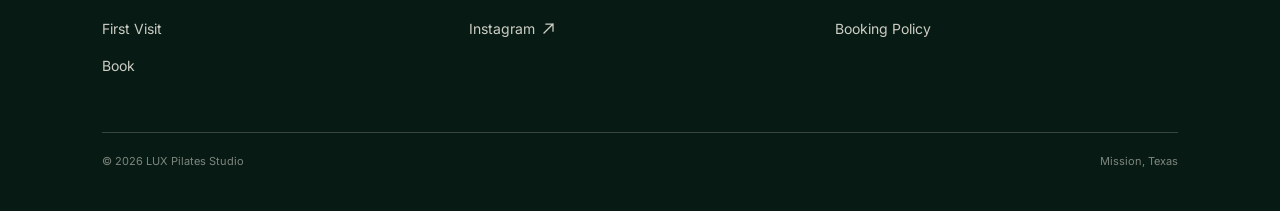
==== commit 1f8de39a: "Change class label from 'Reformer' to 'Mat'" ====
--- a/index.html
+++ b/index.html
@@ -91,10 +91,10 @@
       </div>
 
       <div class="class-list">
-        <a class="class-row reveal-on-scroll" href="booking.html" aria-label="View Reformer classes">
+        <a class="class-row reveal-on-scroll" href="booking.html" aria-label="View Mat classes">
           <div>
             <span class="class-row__index">01</span>
-            <h3>Reformer</h3>
+            <h3>Mat</h3>
           </div>
           <p>Controlled, full-body movement designed to build strength and precision.</p>
           <span class="class-row__action">VIEW SCHEDULE <svg class="icon-arrow" viewBox="0 0 24 12" aria-hidden="true"><path d="M1 6h20M16 1l5 5-5 5" /></svg></span>
